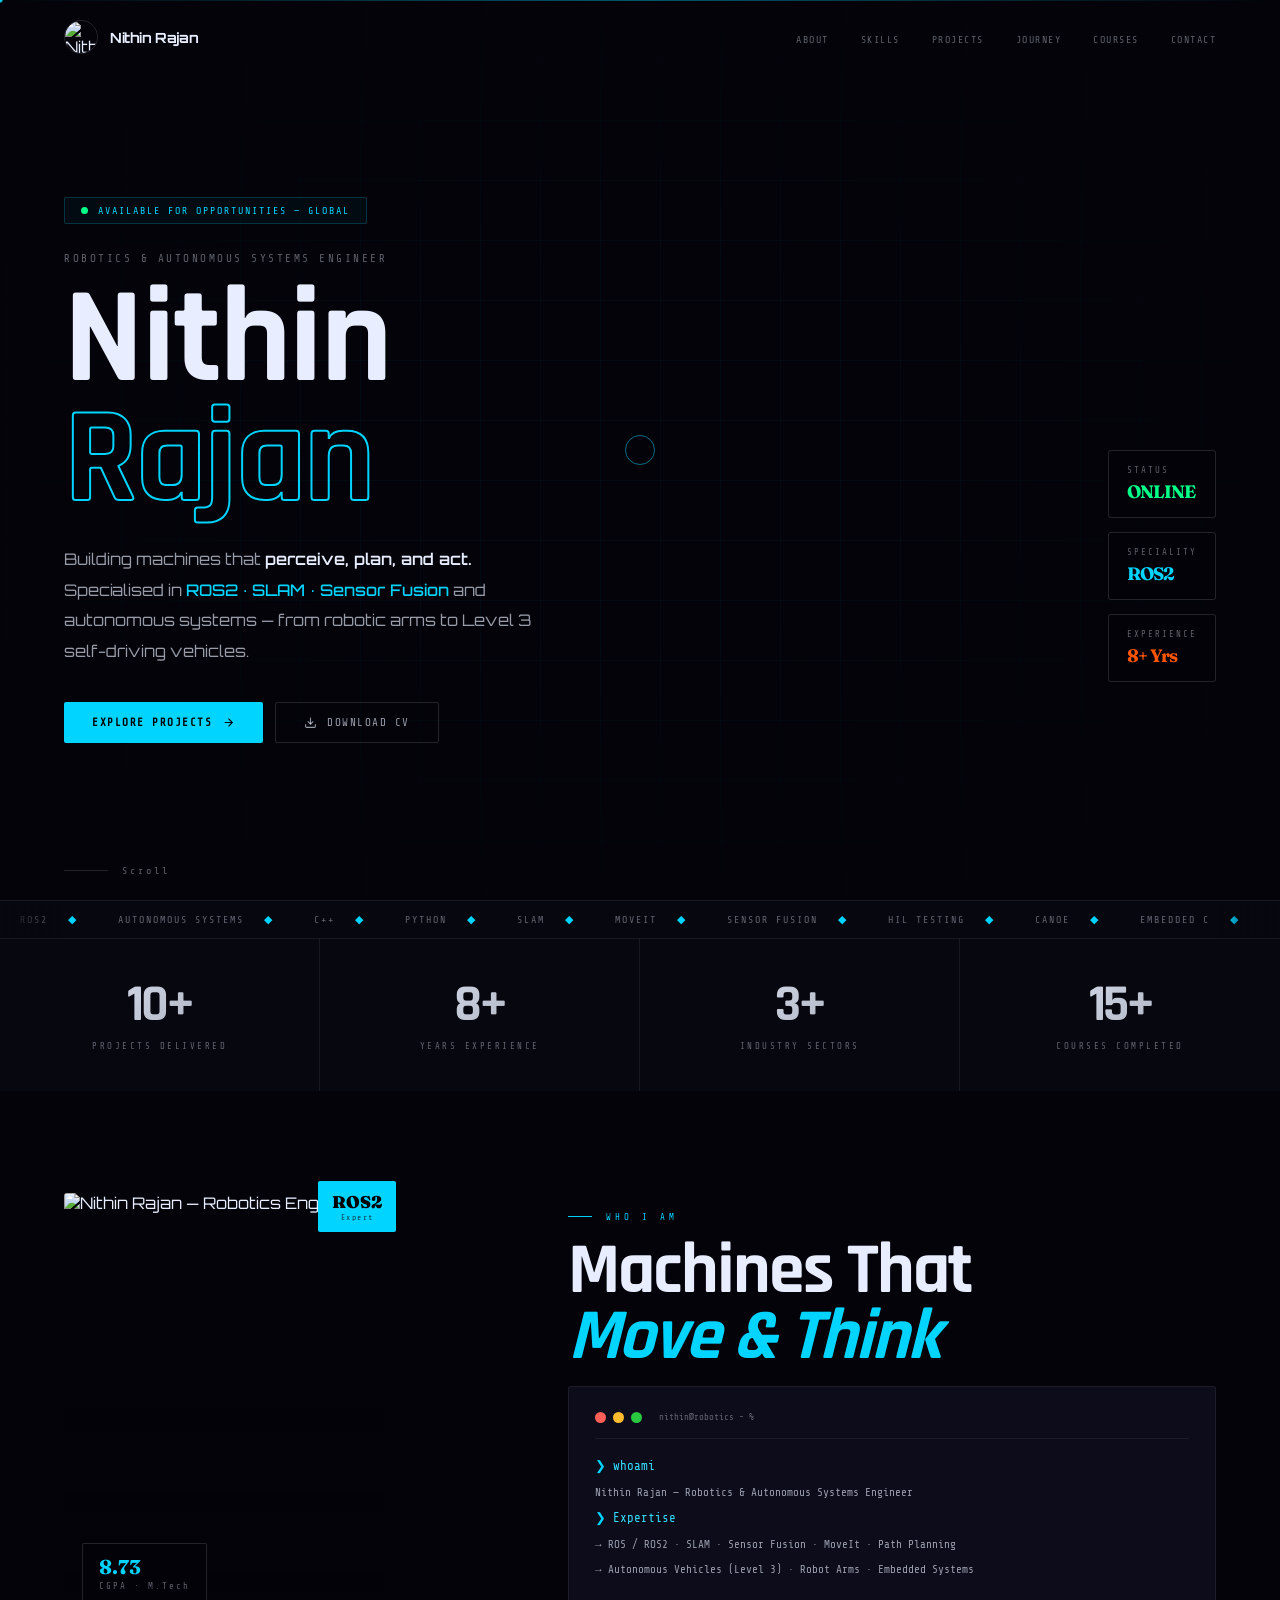
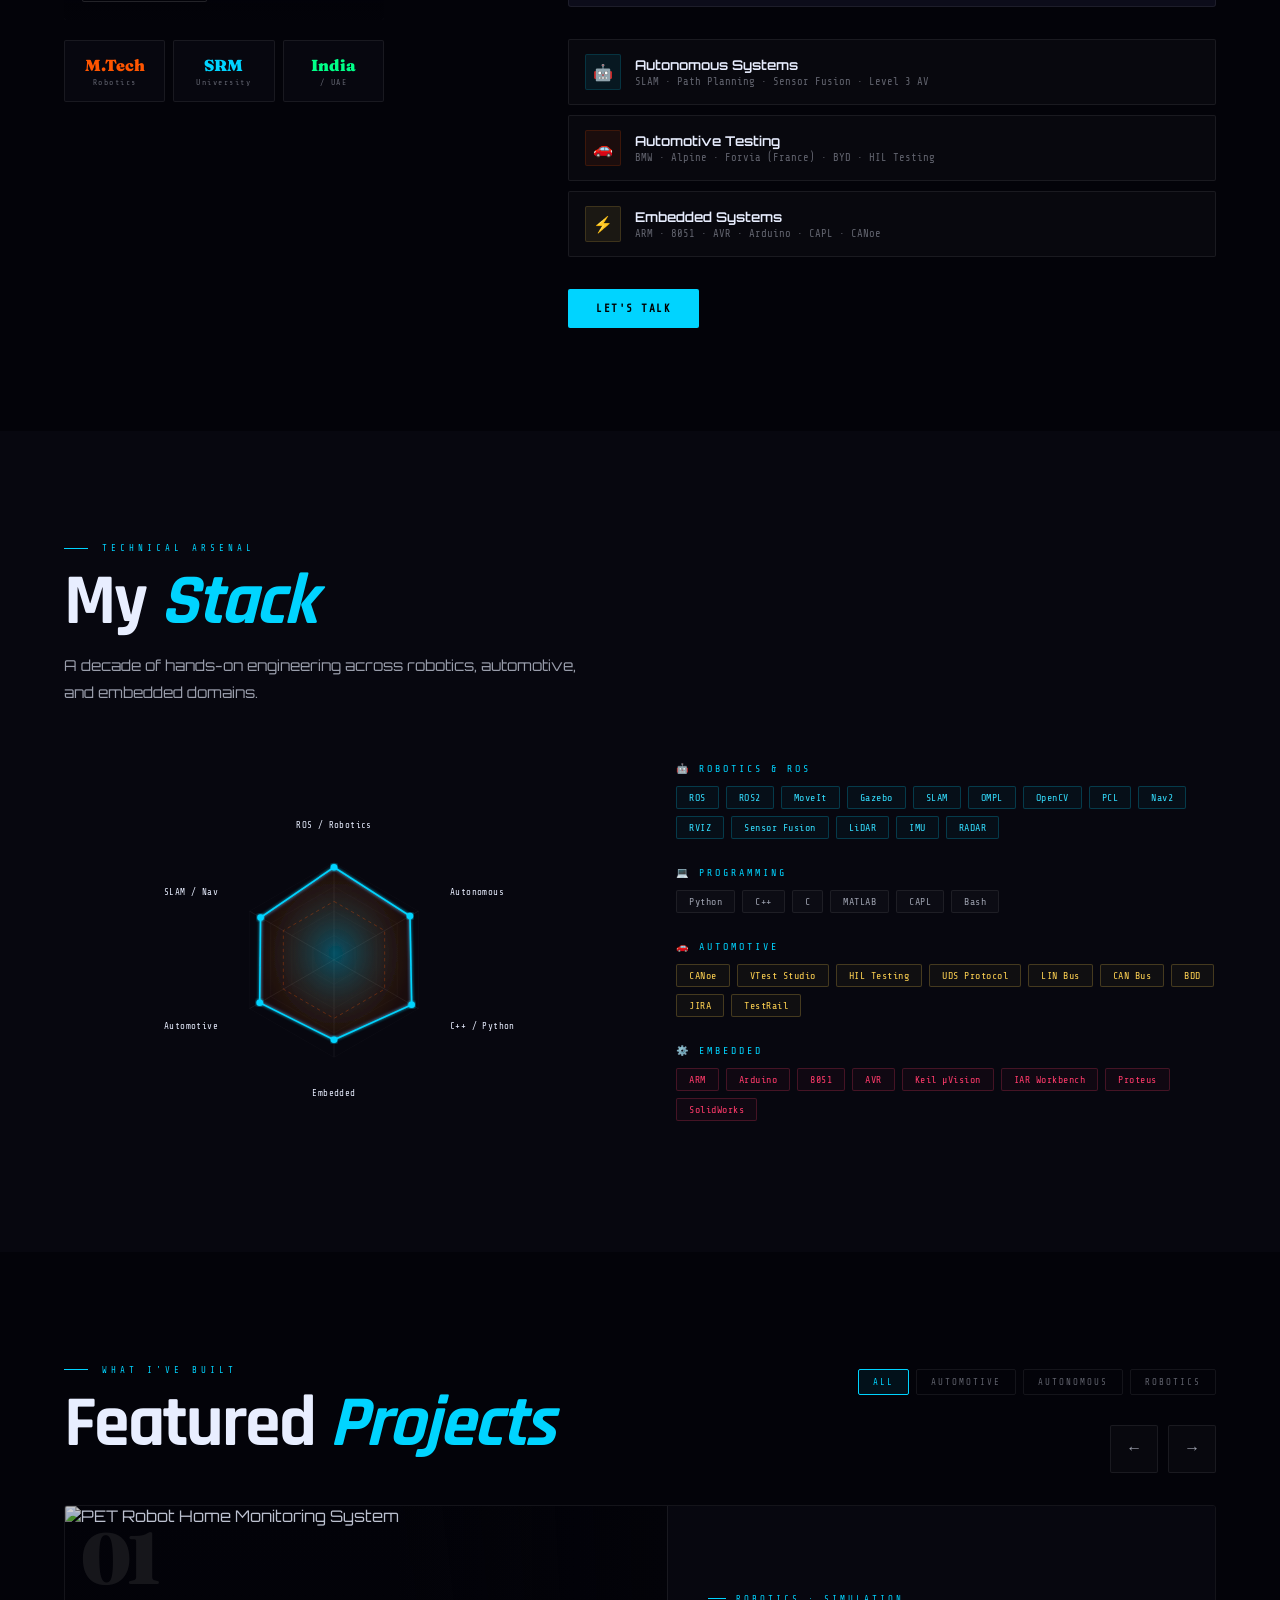
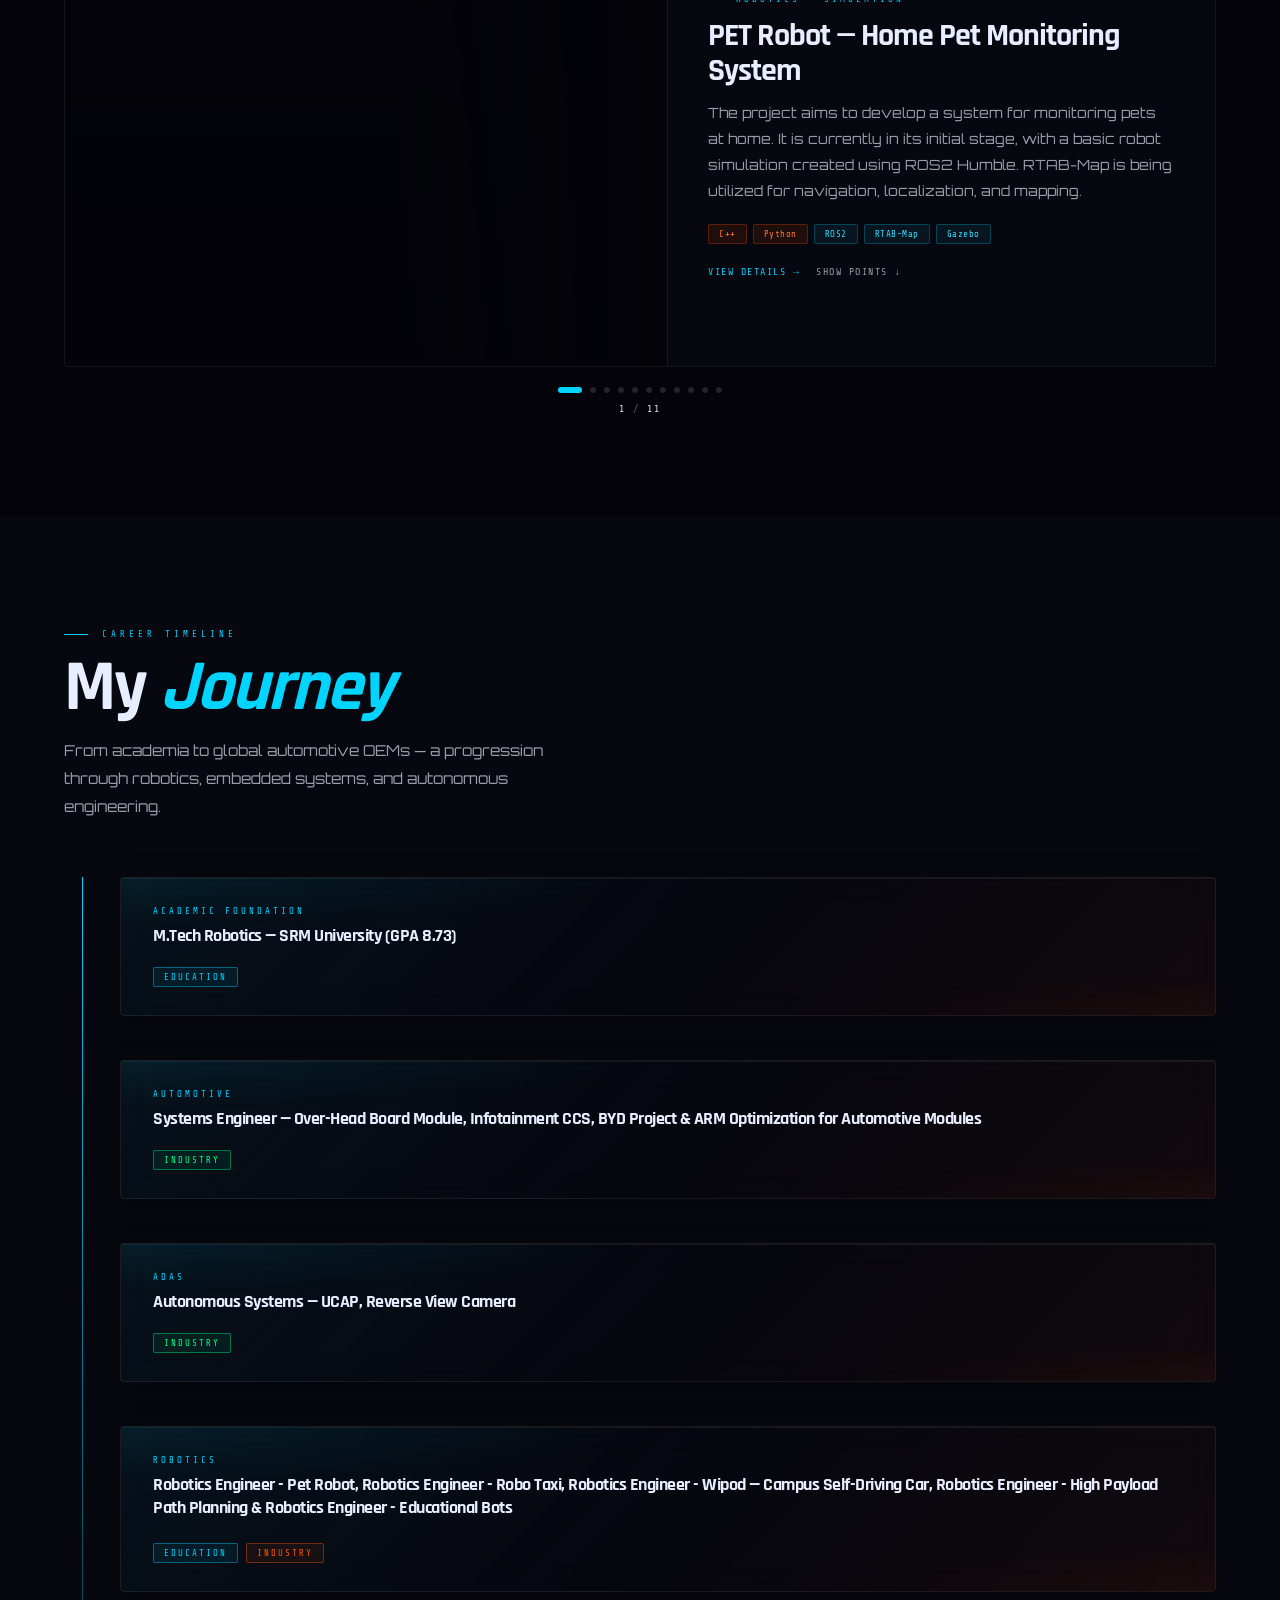
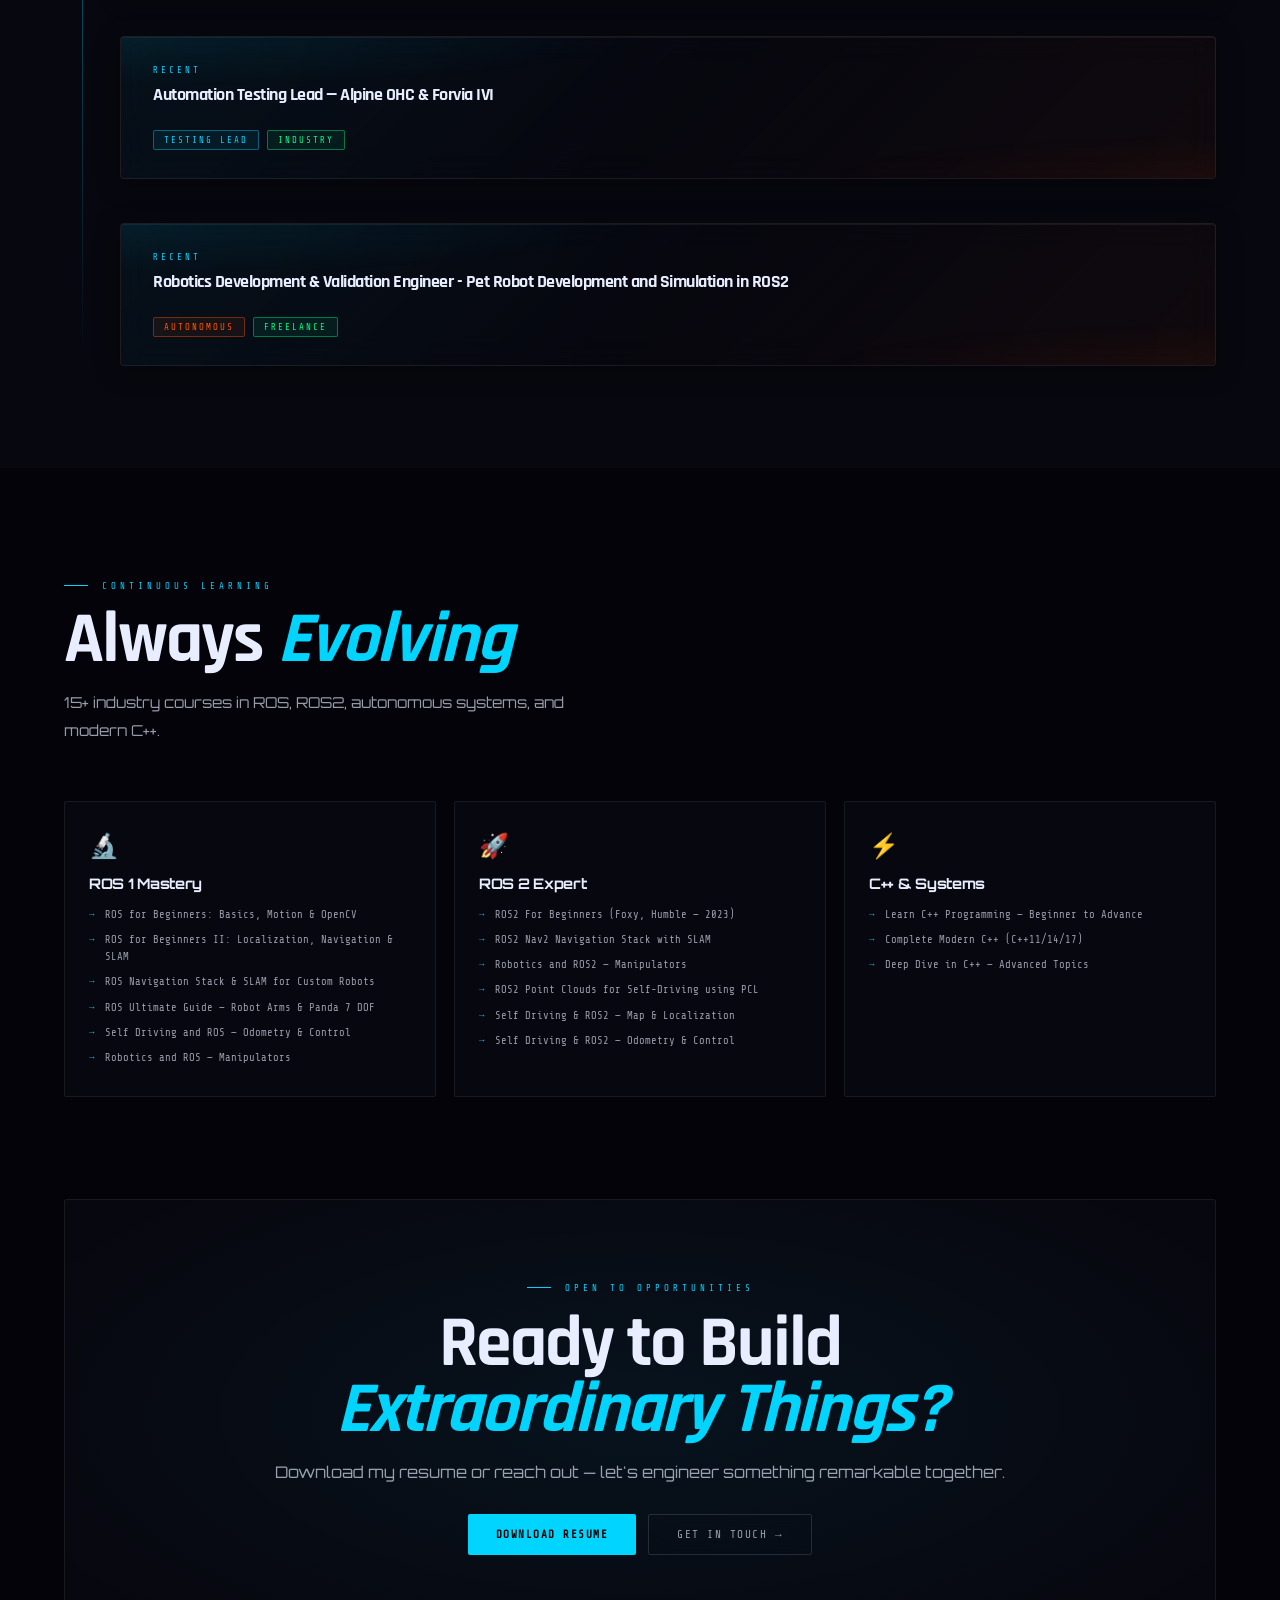
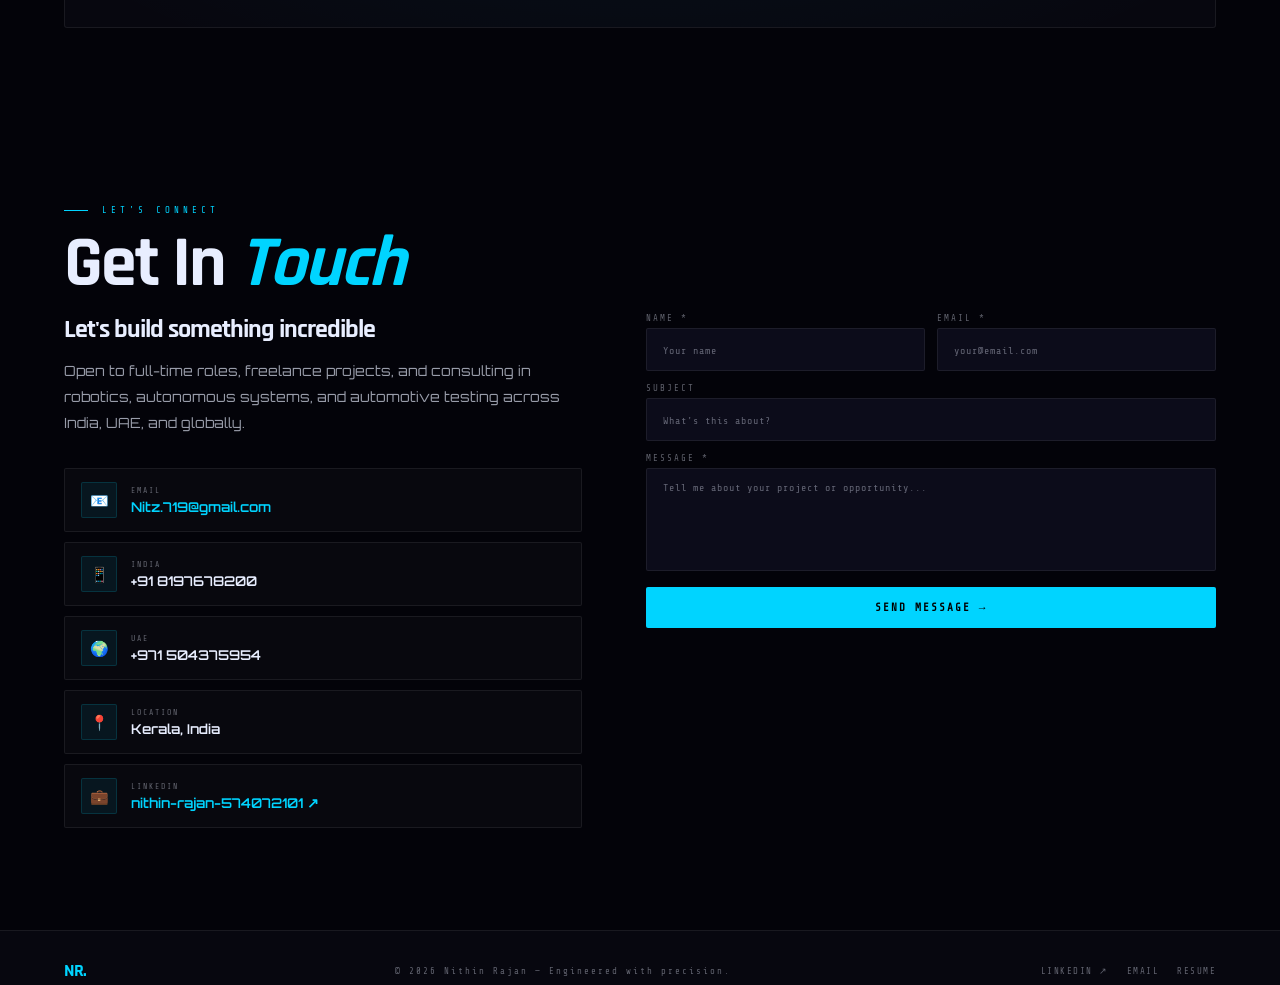
==== index.html @ 27d0ce0e "Enhance timeline item styles and remove images Updated styles for timeline items and removed image s" ====
<!DOCTYPE html>
<html lang="en">
<head>
<meta charset="UTF-8">
<meta name="viewport" content="width=device-width, initial-scale=1.0, maximum-scale=5.0">
<meta name="description" content="Nithin Rajan — Robotics & Autonomous Systems Engineer. ROS2, SLAM, Sensor Fusion, Automotive Testing.">
<title>Nithin Rajan — Robotics &amp; Autonomous Systems Engineer</title>
<link rel="preconnect" href="https://fonts.googleapis.com">
<link href="https://fonts.googleapis.com/css2?family=Orbitron:wght@400;500;600;700;900&family=Share+Tech+Mono&family=Rajdhani:wght@400;500;600;700&display=swap" rel="stylesheet">
<link href="https://fonts.googleapis.com/css2?family=Syne:wght@400;500;600;700;800&family=DM+Mono:ital,wght@0,300;0,400;0,500;1,300&family=Fraunces:ital,opsz,wght@0,9..144,100..900;1,9..144,100..900&display=swap" rel="stylesheet">
<script src="https://cdnjs.cloudflare.com/ajax/libs/three.js/r128/three.min.js"></script>
<style>
/* ═══ ROOT & RESET ═══ */
*,*::before,*::after{margin:0;padding:0;box-sizing:border-box;-webkit-font-smoothing:antialiased}
:root{
  --bg:#030309;--bg2:#07070F;--bg3:#0C0C1A;
  --surf:rgba(255,255,255,0.025);--bd:rgba(255,255,255,0.07);--bd2:rgba(255,255,255,0.13);
  --text:#E8EEFF;--muted:rgba(232,238,255,0.4);--muted2:rgba(232,238,255,0.65);
  --cy:#00D4FF;--cy2:#33DEFF;--cy3:rgba(0,212,255,0.12);
  --or:#FF5500;--or2:#FF7733;
  --gr:#00FF88;--gr2:#33FFA0;
  --sb:#4A9EFF;--sb2:#6FBAFF;
  --rd:#FF3B6B;--yw:#FFD252;
  --pad:clamp(16px,5vw,80px);
  --nav-h:64px;
}
html{scroll-behavior:smooth}
body{background:var(--bg);color:var(--text);font-family:'Orbitron',sans-serif;overflow-x:hidden}
@media(pointer:fine){body{cursor:none}}
::-webkit-scrollbar{width:2px}
::-webkit-scrollbar-track{background:var(--bg)}
::-webkit-scrollbar-thumb{background:linear-gradient(var(--cy),var(--or))}
a{color:inherit;text-decoration:none}
button{font-family:'Orbitron',sans-serif;cursor:pointer}
img{max-width:100%;display:block}
::selection{background:rgba(0,212,255,.25);color:var(--text)}

/* ═══ CUSTOM CURSOR — desktop only ═══ */
#cdot{position:fixed;width:5px;height:5px;background:var(--cy);border-radius:50%;pointer-events:none;z-index:9999;transform:translate(-50%,-50%);mix-blend-mode:screen;transition:opacity .3s}
#cring{position:fixed;width:30px;height:30px;border:1px solid rgba(0,212,255,0.5);border-radius:50%;pointer-events:none;z-index:9998;transform:translate(-50%,-50%);transition:width .3s cubic-bezier(.16,1,.3,1),height .3s cubic-bezier(.16,1,.3,1),border-color .3s,background .3s}
#cring.big{width:60px;height:60px;border-color:var(--or);background:rgba(255,85,0,0.05)}
#cring.clicked{width:14px;height:14px;background:rgba(0,212,255,0.2)}
@media(max-width:768px),@media(pointer:coarse){#cdot,#cring{display:none!important}body{cursor:auto!important}}

/* ═══ PROGRESS BAR ═══ */
#readProg{position:fixed;top:0;left:0;height:2px;background:linear-gradient(90deg,var(--cy),var(--or));z-index:1001;width:0%;transition:width .1s linear;pointer-events:none}

/* ═══ NAV ═══ */
nav{position:fixed;top:0;left:0;right:0;z-index:700;display:flex;align-items:center;justify-content:space-between;padding:20px var(--pad);transition:all .4s cubic-bezier(.16,1,.3,1)}
nav.scrolled{padding:12px var(--pad);background:rgba(3,3,9,0.96);backdrop-filter:blur(24px);-webkit-backdrop-filter:blur(24px);border-bottom:1px solid var(--bd)}
.nav-logo{display:flex;align-items:center;gap:12px;text-decoration:none}
.nav-hex{width:34px;height:34px;border-radius:50%;overflow:hidden;display:flex;align-items:center;justify-content:center;border:1px solid var(--bd2);flex-shrink:0}
.nav-hex img{width:100%;height:100%;object-fit:cover;display:block}
.nav-brand{font-weight:700;font-size:14px;letter-spacing:-.3px;color:var(--text)}
.nav-links{display:flex;gap:32px;list-style:none;align-items:center}
.nav-links a{font-family:'Share Tech Mono',monospace;font-size:10px;letter-spacing:1.5px;color:var(--muted);text-transform:uppercase;transition:color .2s;position:relative}
.nav-links a::after{content:'';position:absolute;bottom:-3px;left:0;right:100%;height:1px;background:var(--cy);transition:right .25s}
.nav-links a:hover,.nav-links a.active{color:var(--text)}
.nav-links a:hover::after,.nav-links a.active::after{right:0}
.ham{display:none;background:none;border:none;flex-direction:column;gap:5px;padding:4px;cursor:pointer}
.ham span{display:block;width:22px;height:1.5px;background:var(--text);transition:all .3s}
.ham.open span:nth-child(1){transform:rotate(45deg) translate(4.5px,4.5px)}
.ham.open span:nth-child(2){opacity:0;transform:scaleX(0)}
.ham.open span:nth-child(3){transform:rotate(-45deg) translate(4.5px,-4.5px)}

/* ═══ MOBILE DRAWER ═══ */
@media(max-width:768px){
  nav{padding:14px 16px}
  nav.scrolled{padding:10px 16px}
  .nav-brand{font-size:13px}
  .nav-links{display:none;position:fixed;top:var(--nav-h);left:0;right:0;background:rgba(3,3,9,0.98);backdrop-filter:blur(24px);-webkit-backdrop-filter:blur(24px);flex-direction:column;gap:0;padding:8px 0 16px;border-bottom:1px solid var(--bd);z-index:600}
  .nav-links.open{display:flex}
  .nav-links li{border-bottom:1px solid var(--bd)}
  .nav-links a{display:block;padding:14px 20px;font-size:11px;letter-spacing:2px}
  .ham{display:flex}
}

/* ═══ HERO ═══ */
#hero{min-height:100svh;display:flex;align-items:center;position:relative;overflow:hidden;padding:0 var(--pad);padding-top:clamp(80px,15vh,120px);padding-bottom:80px}
#heroCanvas3D{position:absolute;inset:0;width:100%;height:100%;pointer-events:none;z-index:0;opacity:.9}
.hero-grid{position:absolute;inset:0;z-index:1;pointer-events:none;background-image:linear-gradient(rgba(0,212,255,0.04) 1px,transparent 1px),linear-gradient(90deg,rgba(0,212,255,0.04) 1px,transparent 1px);background-size:60px 60px;mask-image:radial-gradient(ellipse 70% 70% at 50% 50%,black 30%,transparent 80%);-webkit-mask-image:radial-gradient(ellipse 70% 70% at 50% 50%,black 30%,transparent 80%)}
.hero-scan{position:absolute;top:0;left:0;right:0;height:1px;background:linear-gradient(90deg,transparent,var(--cy),transparent);animation:scan 5s ease-in-out infinite;z-index:2;pointer-events:none;opacity:.4}
@keyframes scan{0%{top:0;opacity:.4}100%{top:100%;opacity:0}}
.hero-content{position:relative;z-index:5;max-width:780px;width:100%}
.hero-status{display:inline-flex;align-items:center;gap:10px;border:1px solid rgba(0,212,255,0.2);background:rgba(0,212,255,0.04);padding:7px 16px;border-radius:2px;font-family:'Share Tech Mono',monospace;font-size:clamp(9px,2vw,10px);letter-spacing:2px;color:var(--cy);margin-bottom:28px;animation:fadeup .8s .1s both}
.status-pulse{width:7px;height:7px;border-radius:50%;background:var(--gr);animation:pulse 2s ease-in-out infinite;flex-shrink:0}
@keyframes pulse{0%,100%{box-shadow:0 0 0 0 rgba(0,255,136,.5)}50%{box-shadow:0 0 0 6px rgba(0,255,136,0)}}
.hero-eyebrow{font-family:'Share Tech Mono',monospace;font-size:clamp(9px,2vw,11px);letter-spacing:2.5px;color:var(--muted);margin-bottom:16px;text-transform:uppercase;animation:fadeup .8s .2s both}
.hero-name{font-family:'Rajdhani',serif;font-weight:900;font-size:clamp(52px,12vw,136px);line-height:.88;letter-spacing:clamp(-2px,-0.04em,-4px);margin-bottom:24px;animation:fadeup .9s .3s both}
.hero-name .n1{display:block;color:var(--text)}
.hero-name .n2{display:block;-webkit-text-stroke:2px var(--cy);color:transparent}
.hero-role{font-size:clamp(13px,2vw,16px);color:var(--muted2);line-height:1.9;max-width:500px;margin-bottom:36px;animation:fadeup .9s .5s both}
.hero-role strong{color:var(--text);font-weight:600}
.hero-role .hl{color:var(--cy);font-weight:500}
.hero-actions{display:flex;gap:12px;flex-wrap:wrap;animation:fadeup .9s .65s both}
.hero-system-badge{position:absolute;right:var(--pad);top:50%;transform:translateY(-50%);z-index:5;display:flex;flex-direction:column;gap:14px;animation:fadeup .9s .8s both}
.sys-node{background:rgba(3,3,9,0.85);border:1px solid var(--bd2);border-radius:3px;padding:14px 18px;backdrop-filter:blur(12px);-webkit-backdrop-filter:blur(12px)}
.sys-label{font-family:'Share Tech Mono',monospace;font-size:9px;letter-spacing:2px;color:var(--muted);text-transform:uppercase;margin-bottom:5px}
.sys-val{font-family:'Fraunces',serif;font-weight:700;font-size:18px;letter-spacing:-1px}
.sys-val.cy{color:var(--cy)}.sys-val.gr{color:var(--gr)}.sys-val.or{color:var(--or)}
@media(max-width:1100px){.hero-system-badge{display:none}}
.hero-scroll{position:absolute;bottom:24px;left:var(--pad);display:flex;align-items:center;gap:14px;font-family:'Share Tech Mono',monospace;font-size:10px;letter-spacing:3px;color:var(--muted);animation:fadeup .9s .9s both;z-index:5}
.scroll-track{width:44px;height:1px;background:var(--bd2);position:relative;overflow:hidden}
.scroll-track::after{content:'';position:absolute;top:0;left:-100%;width:100%;height:100%;background:var(--cy);animation:track 1.8s ease-in-out infinite}
@keyframes track{0%{left:-100%}100%{left:100%}}
@keyframes fadeup{from{opacity:0;transform:translateY(24px)}to{opacity:1;transform:translateY(0)}}

/* ═══ BUTTONS ═══ */
.btn-primary{display:inline-flex;align-items:center;gap:10px;background:var(--cy);color:#000;padding:13px 28px;border-radius:2px;font-family:'Share Tech Mono',monospace;font-size:clamp(9px,1.5vw,11px);letter-spacing:1.5px;text-transform:uppercase;font-weight:600;transition:all .3s cubic-bezier(.16,1,.3,1);position:relative;overflow:hidden;white-space:nowrap}
.btn-primary::after{content:'';position:absolute;inset:0;background:var(--or);transform:translateX(-100%);transition:transform .4s cubic-bezier(.16,1,.3,1)}
.btn-primary:hover{color:#fff}
.btn-primary:hover::after{transform:translateX(0)}
.btn-primary span,.btn-primary svg{position:relative;z-index:1}
.btn-ghost{display:inline-flex;align-items:center;gap:10px;border:1px solid var(--bd2);color:var(--muted2);padding:13px 28px;border-radius:2px;font-family:'Share Tech Mono',monospace;font-size:clamp(9px,1.5vw,11px);letter-spacing:1.5px;text-transform:uppercase;transition:all .3s;backdrop-filter:blur(8px);-webkit-backdrop-filter:blur(8px);white-space:nowrap}
.btn-ghost:hover{border-color:var(--cy);color:var(--cy)}
.mag{transition:transform .4s cubic-bezier(.16,1,.3,1)}

/* ═══ TICKER ═══ */
.ticker{background:var(--bg2);border-top:1px solid var(--bd);border-bottom:1px solid var(--bd);overflow:hidden;padding:12px 0;position:relative}
.ticker::before,.ticker::after{content:'';position:absolute;top:0;bottom:0;width:60px;z-index:2;pointer-events:none}
.ticker::before{left:0;background:linear-gradient(to right,var(--bg2),transparent)}
.ticker::after{right:0;background:linear-gradient(to left,var(--bg2),transparent)}
.ticker-inner{display:flex;white-space:nowrap;animation:tick 32s linear infinite}
.ticker-inner:hover{animation-play-state:paused}
.tick-item{display:inline-flex;align-items:center;gap:20px;padding:0 20px;font-family:'Share Tech Mono',monospace;font-size:10px;letter-spacing:2px;color:var(--muted);text-transform:uppercase}
.tick-sep{color:var(--cy);font-size:11px}
@keyframes tick{from{transform:translateX(0)}to{transform:translateX(-50%)}}

/* ═══ STATS ROW ═══ */
.stats-row{display:grid;grid-template-columns:repeat(4,1fr);background:var(--bg2)}
.stat-cell{padding:40px 24px;text-align:center;border-right:1px solid var(--bd);position:relative;overflow:hidden;transition:background .3s}
.stat-cell:last-child{border-right:none}
.stat-cell:hover{background:rgba(0,212,255,0.03)}
.stat-cell::after{content:'';position:absolute;bottom:0;left:0;right:100%;height:2px;background:linear-gradient(90deg,var(--cy),var(--or));transition:right .4s cubic-bezier(.16,1,.3,1)}
.stat-cell:hover::after{right:0}
.sn{font-family:'Rajdhani',serif;font-weight:900;font-size:clamp(36px,6vw,52px);line-height:1;letter-spacing:-3px;background:linear-gradient(135deg,var(--text),var(--muted2));-webkit-background-clip:text;-webkit-text-fill-color:transparent;background-clip:text}
.sl{font-family:'Share Tech Mono',monospace;font-size:9px;letter-spacing:2.5px;color:var(--muted);margin-top:10px;text-transform:uppercase}
@media(max-width:768px){
  .stats-row{grid-template-columns:1fr 1fr}
  .stat-cell{border-bottom:1px solid var(--bd);padding:28px 16px}
  .stat-cell:nth-child(2n){border-right:none}
}
@media(max-width:420px){.stats-row{grid-template-columns:1fr 1fr}.sn{font-size:32px}}

/* ═══ SECTIONS BASE ═══ */
.section{padding:clamp(56px,8vw,120px) var(--pad);max-width:1300px;margin:0 auto}
.overline{font-family:'Share Tech Mono',monospace;font-size:9px;letter-spacing:4px;color:var(--cy);text-transform:uppercase;display:inline-flex;align-items:center;gap:14px;margin-bottom:16px}
.overline::before{content:'';width:24px;height:1px;background:var(--cy)}
.sec-h{font-family:'Rajdhani',serif;font-weight:900;font-size:clamp(36px,6vw,72px);line-height:.92;letter-spacing:-2px;margin-bottom:16px}
.sec-h em{font-style:italic;color:var(--cy)}
.sec-sub{font-size:clamp(13px,1.8vw,15px);color:var(--muted2);line-height:1.85;max-width:520px;margin-bottom:56px}

/* ═══ REVEAL ═══ */
.rv{opacity:0;transform:translateY(36px);transition:opacity .85s cubic-bezier(.16,1,.3,1),transform .85s cubic-bezier(.16,1,.3,1)}
.rv.in{opacity:1;transform:translateY(0)}
.rv.d1{transition-delay:.1s}.rv.d2{transition-delay:.2s}.rv.d3{transition-delay:.3s}.rv.d4{transition-delay:.4s}

/* ═══ ABOUT ═══ */
#about{background:var(--bg)}
.about-wrap{display:grid;grid-template-columns:1fr 1.5fr;gap:72px;align-items:start}
.photo-col{position:sticky;top:90px}
.photo-holder{position:relative;width:100%;max-width:320px;aspect-ratio:3/4;border-radius:3px;overflow:hidden}
.photo-holder img{width:100%;height:100%;object-fit:cover;transition:transform .6s cubic-bezier(.16,1,.3,1)}
.photo-holder:hover img{transform:scale(1.04)}
.photo-holder::before{content:'';position:absolute;inset:0;z-index:2;background:linear-gradient(to bottom,transparent 50%,rgba(3,3,9,.85))}
.photo-holder::after{content:'';position:absolute;inset:-1px;border:1px solid var(--bd2);border-radius:3px;z-index:3;pointer-events:none}
.photo-tag{position:absolute;bottom:18px;left:18px;z-index:5;background:rgba(3,3,9,.9);backdrop-filter:blur(14px);-webkit-backdrop-filter:blur(14px);border:1px solid var(--bd2);border-radius:2px;padding:10px 16px}
.pt-val{font-family:'Fraunces',serif;font-weight:700;font-size:20px;color:var(--cy)}
.pt-lab{font-family:'Share Tech Mono',monospace;font-size:9px;letter-spacing:2px;color:var(--muted);margin-top:2px}
.photo-badge{position:absolute;top:-12px;right:-12px;z-index:5;background:var(--cy);border-radius:2px;padding:10px 14px;text-align:center}
.pb-val{font-family:'Fraunces',serif;font-weight:900;font-size:17px;color:#000}
.pb-lab{font-family:'Share Tech Mono',monospace;font-size:8px;letter-spacing:1.5px;color:rgba(0,0,0,.7);margin-top:1px}
.about-info{padding-top:8px}
.terminal{background:var(--bg3);border:1px solid var(--bd);border-radius:3px;padding:22px 26px;margin-bottom:32px;font-family:'Share Tech Mono',monospace;font-size:clamp(10px,1.5vw,12.5px);line-height:1.9;color:var(--muted2)}
.terminal-bar{display:flex;gap:7px;align-items:center;margin-bottom:16px;padding-bottom:12px;border-bottom:1px solid var(--bd)}
.tb{width:11px;height:11px;border-radius:50%}
.tb.r{background:#FF5F57}.tb.y{background:#FEBC2E}.tb.g{background:#28C840}
.t-cursor{display:inline-block;width:2px;height:13px;background:var(--cy);vertical-align:middle;animation:blink .8s ease-in-out infinite}
@keyframes blink{0%,100%{opacity:1}50%{opacity:0}}
.about-hl-list{display:flex;flex-direction:column;gap:10px;margin-bottom:32px}
.ahl{display:flex;align-items:center;gap:14px;padding:14px 16px;border:1px solid var(--bd);border-radius:2px;background:var(--surf);transition:all .3s;cursor:default}
.ahl:hover{border-color:rgba(0,212,255,.3);background:rgba(0,212,255,.03)}
.ahl-icon{width:36px;height:36px;border-radius:2px;display:flex;align-items:center;justify-content:center;font-size:16px;flex-shrink:0}
.ahl-title{font-size:clamp(12px,1.5vw,13.5px);font-weight:600;color:var(--text)}
.ahl-sub{font-family:'Share Tech Mono',monospace;font-size:clamp(9px,1.2vw,10.5px);color:var(--muted);margin-top:3px}
.mini-grid{display:grid;grid-template-columns:repeat(3,1fr);gap:8px;margin-top:16px;max-width:320px}
.mini-card{background:var(--bg2);border:1px solid var(--bd);border-radius:2px;padding:14px;text-align:center;transition:border-color .3s}
.mini-card:hover{border-color:var(--cy)}
.mini-val{font-family:'Fraunces',serif;font-weight:900;font-size:16px}
.mini-lab{font-family:'Share Tech Mono',monospace;font-size:8px;letter-spacing:1.5px;color:var(--muted);margin-top:3px}
@media(max-width:1024px){.about-wrap{grid-template-columns:1fr;gap:48px}.photo-col{position:static}}
@media(max-width:640px){.photo-holder{max-width:100%}.mini-grid{max-width:100%}}

/* ═══ SKILLS ═══ */
#skills{background:var(--bg2)}
.skills-wrap{display:grid;grid-template-columns:1fr 1fr;gap:72px;align-items:center}
.radar-col{display:flex;justify-content:center}
#radarSVG{width:100%;max-width:380px;height:auto}
.radar-label{font-family:'Share Tech Mono',monospace;font-size:11px;letter-spacing:.5px;fill:var(--text);font-weight:500}
.stack-section{margin-bottom:28px}
.stack-title{font-family:'Share Tech Mono',monospace;font-size:10px;letter-spacing:3px;color:var(--cy);text-transform:uppercase;margin-bottom:12px}
.tag-cloud{display:flex;flex-wrap:wrap;gap:7px}
.tag{font-family:'Share Tech Mono',monospace;font-size:10px;letter-spacing:.5px;padding:5px 12px;border-radius:2px;border:1px solid var(--bd);color:var(--muted2);background:var(--surf);transition:all .2s;cursor:default}
.tag:hover{border-color:var(--or);color:var(--or);background:rgba(255,85,0,.06)}
.tag.cy{border-color:rgba(0,212,255,.22);color:var(--cy2);background:rgba(0,212,255,.04)}.tag.cy:hover{border-color:var(--cy);background:rgba(0,212,255,.1)}
.tag.yw{border-color:rgba(255,210,82,.22);color:var(--yw);background:rgba(255,210,82,.04)}.tag.yw:hover{border-color:var(--yw);background:rgba(255,210,82,.1)}
.tag.rd{border-color:rgba(255,59,107,.22);color:var(--rd);background:rgba(255,59,107,.04)}.tag.rd:hover{border-color:var(--rd);background:rgba(255,59,107,.1)}
.tag.gr{border-color:rgba(0,255,136,.22);color:var(--gr);background:rgba(0,255,136,.04)}.tag.gr:hover{border-color:var(--gr);background:rgba(0,255,136,.1)}
@media(max-width:1024px){.skills-wrap{grid-template-columns:1fr;gap:48px}}

/* ═══ PROJECTS ═══ */
#projects{background:var(--bg);overflow:hidden}
.proj-theater-wrap{position:relative}
.proj-header{display:flex;align-items:flex-end;justify-content:space-between;flex-wrap:wrap;gap:20px;margin-bottom:32px}
.proj-nav-btns{display:flex;gap:10px}
.pnb{width:48px;height:48px;border-radius:2px;border:1px solid var(--bd);background:var(--surf);display:flex;align-items:center;justify-content:center;font-size:16px;color:var(--muted2);transition:all .3s;cursor:pointer;font-family:'Share Tech Mono',monospace}
.pnb:hover{border-color:var(--cy);color:var(--cy);background:rgba(0,212,255,.07)}
.proj-stage{position:relative;border-radius:3px;border:1px solid var(--bd);overflow:hidden;min-height:200px}
.proj-slide{position:absolute;inset:0;display:grid;grid-template-columns:1fr;grid-template-rows:min-content auto;opacity:0;pointer-events:none;transition:opacity .5s cubic-bezier(.16,1,.3,1),transform .5s cubic-bezier(.16,1,.3,1);transform:translateX(48px);width:100%}
.proj-slide.active{opacity:1;pointer-events:auto;transform:translateX(0);position:relative}
.proj-slide.exit-left{opacity:0;transform:translateX(-48px);position:absolute;inset:0}
.proj-img-side{position:relative;overflow:hidden;width:100%;aspect-ratio:16/9;flex-shrink:0}
.proj-img-side img{width:100%;height:100%;object-fit:cover;object-position:center;display:block;transition:transform .6s cubic-bezier(.16,1,.3,1)}
.proj-slide.active .proj-img-side img{transform:scale(1)}
.proj-slide:not(.active) .proj-img-side img{transform:scale(1.06)}
.proj-img-overlay{position:absolute;inset:0;background:linear-gradient(to bottom,rgba(3,3,9,0.1) 40%,rgba(3,3,9,0.55) 100%)}
.proj-num-badge{position:absolute;top:16px;left:16px;font-family:'Fraunces',serif;font-weight:900;font-size:clamp(40px,10vw,72px);color:rgba(255,255,255,0.08);line-height:1;letter-spacing:-4px;pointer-events:none;user-select:none}
.proj-info-side{background:var(--bg2);padding:clamp(20px,4vw,44px) clamp(16px,4vw,40px);display:flex;flex-direction:column;justify-content:center;border-top:1px solid var(--bd)}
.proj-cat{font-family:'Share Tech Mono',monospace;font-size:9px;letter-spacing:3px;color:var(--cy);text-transform:uppercase;margin-bottom:14px;display:flex;align-items:center;gap:10px}
.proj-cat::before{content:'';width:18px;height:1px;background:var(--cy)}
.proj-title{font-family:'Rajdhani',serif;font-weight:800;font-size:clamp(18px,4vw,32px);line-height:1.1;letter-spacing:-1px;color:var(--text);margin-bottom:12px}
.proj-desc{font-size:clamp(12px,1.5vw,14px);color:var(--muted2);line-height:1.85;margin-bottom:20px}
.proj-tags{display:flex;flex-wrap:wrap;gap:6px;margin-bottom:22px}
.proj-tag{font-family:'Share Tech Mono',monospace;font-size:9px;letter-spacing:.5px;padding:4px 10px;border-radius:2px}
.proj-actions{display:flex;align-items:center;gap:16px}
.proj-link{display:inline-flex;align-items:center;gap:8px;font-family:'Share Tech Mono',monospace;font-size:10px;letter-spacing:1.5px;color:var(--cy);text-transform:uppercase;transition:gap .3s;cursor:pointer;background:none;border:none;padding:0}
.proj-link:hover{gap:14px;color:var(--cy2)}
.proj-details{max-height:0;overflow:hidden;transition:max-height .4s ease}
.proj-details.open{max-height:400px}
.proj-details ul{list-style:none;margin-top:14px;border-top:1px solid var(--bd);padding-top:12px;display:flex;flex-direction:column;gap:7px}
.proj-details li{font-family:'Share Tech Mono',monospace;font-size:10px;letter-spacing:.5px;color:var(--muted2);padding-left:16px;position:relative;line-height:1.65}
.proj-details li::before{content:'→';position:absolute;left:0;color:var(--cy);font-size:10px}
.proj-dots{display:flex;justify-content:center;gap:8px;margin-top:20px;flex-wrap:wrap}
.proj-dot{width:6px;height:6px;border-radius:50%;background:var(--bd2);transition:all .3s;cursor:pointer;border:none;padding:0}
.proj-dot.active{width:24px;border-radius:3px;background:var(--cy)}
.proj-counter{font-family:'Share Tech Mono',monospace;font-size:10px;letter-spacing:2px;color:var(--muted);margin-top:10px;text-align:center}
.proj-counter span{color:var(--text);font-weight:500}
.proj-filter{display:flex;gap:7px;flex-wrap:wrap;margin-bottom:20px}
.pf{background:none;border:1px solid var(--bd);font-family:'Share Tech Mono',monospace;font-size:9px;letter-spacing:2px;color:var(--muted);padding:7px 14px;border-radius:2px;text-transform:uppercase;transition:all .25s;cursor:pointer}
.pf.act{border-color:var(--cy);color:var(--cy);background:rgba(0,212,255,.07)}
.pf:hover{border-color:var(--cy2);color:var(--cy2)}
.swipe-hint{display:none;text-align:center;font-family:'Share Tech Mono',monospace;font-size:9px;letter-spacing:2px;color:var(--muted);margin-top:14px}
@media(min-width:769px){
  .proj-slide{grid-template-columns:1.1fr 1fr;grid-template-rows:1fr}
  .proj-img-side{aspect-ratio:unset;height:100%;min-height:460px}
  .proj-info-side{border-top:none;border-left:1px solid var(--bd)}
  .proj-img-overlay{background:linear-gradient(90deg,transparent 55%,var(--bg) 100%),linear-gradient(to bottom,rgba(3,3,9,.2),transparent)}
  .proj-stage{min-height:460px}
}
@media(max-width:768px){
  .swipe-hint{display:block}
  .proj-stage{border-radius:2px}
  .proj-header{flex-direction:column;align-items:flex-start;gap:14px}
  .proj-header>div:last-child{width:100%;display:flex;flex-direction:column;gap:10px}
  .proj-filter{width:100%}
  .proj-nav-btns{align-self:flex-end}
}
@media(max-width:480px){
  .proj-img-side{aspect-ratio:4/3}
  .proj-info-side{padding:18px 14px}
  .proj-title{font-size:clamp(16px,5vw,22px)}
  .proj-desc{font-size:12px}
  .pnb{width:42px;height:42px;font-size:14px}
}

/* ═══ TIMELINE ═══ */
#journey{background:var(--bg2)}
.tl-wrap{position:relative;padding-left:clamp(28px,6vw,56px)}
.tl-spine{position:absolute;left:clamp(10px,3vw,18px);top:0;bottom:0;width:1px;background:linear-gradient(var(--cy),transparent)}
.tl-item{position:relative;margin-bottom:44px;padding:clamp(18px,3vw,28px) clamp(16px,3vw,32px);border:1px solid var(--bd);border-radius:4px;background:linear-gradient(135deg,rgba(0,212,255,0.05) 0%,rgba(7,7,15,0.7) 50%,rgba(255,85,0,0.04) 100%);backdrop-filter:blur(16px);-webkit-backdrop-filter:blur(16px);box-shadow:0 4px 24px rgba(0,0,0,0.4),inset 0 1px 0 rgba(255,255,255,0.06);transition:all .35s;cursor:default;overflow:hidden}
.tl-item::before{content:'';position:absolute;inset:0;border-radius:4px;background:radial-gradient(ellipse 80% 60% at 0% 0%,rgba(0,212,255,0.07),transparent 60%),radial-gradient(ellipse 60% 50% at 100% 100%,rgba(255,85,0,0.05),transparent 60%);pointer-events:none;z-index:0}
.tl-item>*{position:relative;z-index:1}
.tl-item:last-child{margin-bottom:0}
.tl-item:hover{border-color:rgba(0,212,255,.35);background:linear-gradient(135deg,rgba(0,212,255,0.09) 0%,rgba(7,7,15,0.75) 50%,rgba(255,85,0,0.07) 100%);box-shadow:0 8px 40px rgba(0,0,0,0.5),0 0 0 1px rgba(0,212,255,0.1),inset 0 1px 0 rgba(255,255,255,0.09);transform:translateX(4px)}
.tl-node{position:absolute;left:clamp(-26px,-5vw,-40px);top:clamp(18px,3vw,28px);width:clamp(14px,2.5vw,20px);height:clamp(14px,2.5vw,20px);border-radius:50%;border:2px solid var(--cy);background:var(--bg2);display:flex;align-items:center;justify-content:center}
.tl-node-dot{width:6px;height:6px;border-radius:50%;background:var(--cy);animation:pulse 2s ease-in-out infinite}
.tl-year{font-family:'Share Tech Mono',monospace;font-size:9px;letter-spacing:3px;color:var(--cy);margin-bottom:8px;text-transform:uppercase}
.tl-title{font-family:'Rajdhani',serif;font-weight:700;font-size:clamp(15px,2.5vw,18px);letter-spacing:-.5px;margin-bottom:8px}
.tl-desc{font-size:clamp(12px,1.5vw,13.5px);color:var(--muted2);line-height:1.8}
.tl-chip{display:inline-block;margin-top:12px;font-family:'Share Tech Mono',monospace;font-size:9px;letter-spacing:2px;padding:4px 10px;border-radius:2px;text-transform:uppercase}
.chip-cy{border:1px solid rgba(0,212,255,.4);color:var(--cy);background:rgba(0,212,255,.07)}
.chip-or{border:1px solid rgba(255,85,0,.4);color:var(--or);background:rgba(255,85,0,.07)}
.chip-gr{border:1px solid rgba(0,255,136,.4);color:var(--gr);background:rgba(0,255,136,.07)}


/* ═══ COURSES ═══ */
#courses{background:var(--bg)}
.courses-wrap{display:grid;grid-template-columns:repeat(3,1fr);gap:18px}
.course-card{background:var(--bg2);border:1px solid var(--bd);border-radius:2px;padding:clamp(20px,3vw,28px) clamp(16px,3vw,24px);transition:all .35s;position:relative;overflow:hidden;cursor:default}
.course-card::before{content:'';position:absolute;top:0;left:0;right:100%;height:2px;background:linear-gradient(90deg,var(--cy),var(--or));transition:right .5s cubic-bezier(.16,1,.3,1)}
.course-card:hover::before{right:0}
.course-card:hover{border-color:rgba(0,212,255,.2);transform:translateY(-3px)}
.course-icon{font-size:24px;margin-bottom:14px}
.course-name{font-size:clamp(13px,1.8vw,14.5px);font-weight:700;margin-bottom:14px;letter-spacing:-.3px}
.course-list{list-style:none;display:flex;flex-direction:column;gap:8px}
.course-list li{font-family:'Share Tech Mono',monospace;font-size:clamp(9px,1.2vw,10.5px);color:var(--muted2);line-height:1.65;padding-left:16px;position:relative}
.course-list li::before{content:'→';position:absolute;left:0;color:var(--cy);font-size:9px}
@media(max-width:1024px){.courses-wrap{grid-template-columns:1fr 1fr}}
@media(max-width:640px){.courses-wrap{grid-template-columns:1fr}}

/* ═══ CTA ═══ */
.cta-section{margin:0 var(--pad) 64px;border:1px solid var(--bd);border-radius:3px;background:var(--bg2);padding:clamp(36px,6vw,72px) clamp(24px,5vw,72px);text-align:center;position:relative;overflow:hidden}
.cta-section::before{content:'';position:absolute;inset:0;background:radial-gradient(ellipse 60% 70% at 50% 50%,rgba(0,212,255,.06),transparent)}
.cta-section>*{position:relative;z-index:1}
.cta-section p{font-size:clamp(13px,1.8vw,16px);color:var(--muted2);margin-bottom:28px;line-height:1.7}
.cta-btns{display:flex;justify-content:center;gap:12px;flex-wrap:wrap}

/* ═══ CONTACT ═══ */
#contact{background:var(--bg)}
.contact-wrap{display:grid;grid-template-columns:1fr 1.1fr;gap:64px}
.contact-info-title{font-family:'Rajdhani',serif;font-weight:800;font-size:clamp(20px,3vw,26px);letter-spacing:-1px;margin-bottom:12px}
.contact-info-sub{font-size:clamp(12px,1.5vw,14px);color:var(--muted2);line-height:1.85;margin-bottom:32px}
.clinks{display:flex;flex-direction:column;gap:10px}
.clink{display:flex;align-items:center;gap:14px;padding:13px 16px;border:1px solid var(--bd);border-radius:2px;background:var(--surf);transition:all .3s;text-decoration:none;color:inherit}
.clink:hover{border-color:rgba(0,212,255,.3);background:rgba(0,212,255,.03);transform:translateX(4px)}
.clink-icon{width:36px;height:36px;border-radius:2px;background:rgba(0,212,255,.07);border:1px solid rgba(0,212,255,.15);display:flex;align-items:center;justify-content:center;font-size:15px;flex-shrink:0}
.clink-lab{font-family:'Share Tech Mono',monospace;font-size:8px;letter-spacing:2px;color:var(--muted);margin-bottom:3px}
.clink-val{font-size:clamp(11px,1.5vw,13.5px);font-weight:600;color:var(--text)}
.clink-val.cy{color:var(--cy)}
.form-wrap{display:flex;flex-direction:column;gap:12px}
.form-row{display:grid;grid-template-columns:1fr 1fr;gap:12px}
.f-label{font-family:'Share Tech Mono',monospace;font-size:9px;letter-spacing:2px;color:var(--muted);margin-bottom:5px;display:block}
.fi{background:var(--bg3);border:1px solid var(--bd);border-radius:2px;padding:13px 16px;color:var(--text);font-family:'Share Tech Mono',monospace;font-size:clamp(10px,1.5vw,13px);outline:none;width:100%;transition:border-color .25s,box-shadow .25s;resize:none}
.fi:focus{border-color:var(--cy);box-shadow:0 0 0 3px rgba(0,212,255,.08)}
.fi::placeholder{color:var(--muted);font-family:'Share Tech Mono',monospace;font-size:10px;letter-spacing:1px}
.fi.err{border-color:var(--rd)}
.ferr{font-family:'Share Tech Mono',monospace;font-size:9px;color:var(--rd);margin-top:3px;display:none}
.ferr.show{display:block}
.form-sub{background:var(--cy);color:#000;padding:14px;border-radius:2px;font-family:'Share Tech Mono',monospace;font-size:clamp(9px,1.5vw,11px);letter-spacing:2px;text-transform:uppercase;border:none;cursor:pointer;font-weight:700;transition:all .3s;width:100%;position:relative;overflow:hidden}
.form-sub::after{content:'';position:absolute;inset:0;background:var(--or);transform:translateX(-100%);transition:transform .4s cubic-bezier(.16,1,.3,1)}
.form-sub:hover{color:#fff}
.form-sub:hover::after{transform:translateX(0)}
.form-sub span{position:relative;z-index:1}
.form-sub:disabled{opacity:.6;cursor:not-allowed}
.f-stat{display:none;padding:13px 16px;border-radius:2px;font-family:'Share Tech Mono',monospace;font-size:10px;letter-spacing:1px;margin-top:4px}
@media(max-width:1024px){.contact-wrap{grid-template-columns:1fr;gap:40px}}
@media(max-width:480px){.form-row{grid-template-columns:1fr}}

/* ═══ MODAL ═══ */
.modal-overlay{position:fixed;inset:0;z-index:1000;background:rgba(0,0,0,.88);backdrop-filter:blur(8px);-webkit-backdrop-filter:blur(8px);display:flex;align-items:center;justify-content:center;opacity:0;pointer-events:none;transition:opacity .3s;padding:clamp(12px,4vw,24px)}
.modal-overlay.open{opacity:1;pointer-events:auto}
.modal-box{background:var(--bg2);border:1px solid var(--bd2);border-radius:4px;max-width:640px;width:100%;padding:clamp(24px,4vw,48px);position:relative;max-height:90vh;overflow-y:auto;transform:scale(.95) translateY(20px);transition:transform .35s cubic-bezier(.16,1,.3,1)}
.modal-overlay.open .modal-box{transform:scale(1) translateY(0)}
.modal-close{position:absolute;top:16px;right:16px;background:none;border:1px solid var(--bd);border-radius:2px;color:var(--muted);width:32px;height:32px;display:flex;align-items:center;justify-content:center;font-size:14px;cursor:pointer;transition:all .2s}
.modal-close:hover{border-color:var(--cy);color:var(--cy)}
.modal-cat{font-family:'Share Tech Mono',monospace;font-size:9px;letter-spacing:3px;color:var(--cy);text-transform:uppercase;margin-bottom:10px}
.modal-title{font-family:'Fraunces',serif;font-weight:800;font-size:clamp(20px,3vw,28px);letter-spacing:-1px;margin-bottom:16px}
.modal-img{width:100%;height:200px;object-fit:cover;border-radius:2px;border:1px solid var(--bd);margin-bottom:20px}
.modal-desc{font-size:clamp(12px,1.5vw,14px);color:var(--muted2);line-height:1.9;margin-bottom:18px}
.modal-tags{display:flex;flex-wrap:wrap;gap:6px}

/* ═══ FOOTER ═══ */
footer{border-top:1px solid var(--bd);background:var(--bg2);padding:clamp(16px,3vw,28px) var(--pad);display:flex;justify-content:space-between;align-items:center;flex-wrap:wrap;gap:14px}
.footer-brand{font-family:'Rajdhani',serif;font-weight:900;font-size:18px;letter-spacing:-1px;color:var(--cy)}
.footer-copy{font-family:'Share Tech Mono',monospace;font-size:9px;letter-spacing:2px;color:var(--muted)}
.footer-links{display:flex;gap:18px}
.footer-links a{font-family:'Share Tech Mono',monospace;font-size:9px;letter-spacing:1.5px;color:var(--muted);text-transform:uppercase;transition:color .2s}
.footer-links a:hover{color:var(--cy)}
@media(max-width:640px){footer{flex-direction:column;text-align:center;gap:10px;padding:20px 16px}.footer-links{gap:14px}}

/* ═══ SCROLL TOP ═══ */
#scrollTop{position:fixed;bottom:24px;right:clamp(14px,4vw,28px);z-index:500;width:40px;height:40px;border-radius:2px;background:var(--bg2);border:1px solid var(--bd2);display:flex;align-items:center;justify-content:center;color:var(--cy);font-size:15px;cursor:pointer;transition:all .3s;opacity:0;pointer-events:none;font-family:'Share Tech Mono',monospace}
#scrollTop.show{opacity:1;pointer-events:auto}
#scrollTop:hover{border-color:var(--cy);background:rgba(0,212,255,.08)}
</style>
</head>
<body>

<!-- READ PROGRESS -->
<div id="readProg"></div>

<!-- CURSOR -->
<div id="cdot"></div>
<div id="cring"></div>

<!-- SCROLL TOP -->
<button id="scrollTop" aria-label="Back to top" title="Back to top">↑</button>

<!-- MODAL -->
<div class="modal-overlay" id="modalOverlay" role="dialog" aria-modal="true" aria-labelledby="modalTitle">
  <div class="modal-box">
    <button class="modal-close" id="modalClose" aria-label="Close modal">✕</button>
    <div class="modal-cat" id="modalCat"></div>
    <div class="modal-title" id="modalTitle"></div>
    <img id="modalImg" class="modal-img" alt="" loading="lazy">
    <div class="modal-desc" id="modalDesc"></div>
    <div class="modal-tags" id="modalTags"></div>
  </div>
</div>

<!-- NAV -->
<nav id="navbar">
  <a href="#hero" class="nav-logo">
    <div class="nav-hex">
      <img src="https://raw.githubusercontent.com/Nitz719/Nithin_Rajan_Portfolio/main/images/Nithin%20Rajan.jpg" alt="Nithin Rajan" loading="eager">
    </div>
    <span class="nav-brand">Nithin Rajan</span>
  </a>
  <ul class="nav-links" id="navLinks">
    <li><a href="#about">About</a></li>
    <li><a href="#skills">Skills</a></li>
    <li><a href="#projects">Projects</a></li>
    <li><a href="#journey">Journey</a></li>
    <li><a href="#courses">Courses</a></li>
    <li><a href="#contact">Contact</a></li>
  </ul>
  <button class="ham" id="ham" aria-label="Toggle menu" aria-expanded="false">
    <span></span><span></span><span></span>
  </button>
</nav>

<!-- HERO -->
<section id="hero">
  <canvas id="heroCanvas3D" aria-hidden="true"></canvas>
  <div class="hero-grid" aria-hidden="true"></div>
  <div class="hero-scan" aria-hidden="true"></div>
  <div class="hero-content">
    <div class="hero-status">
      <div class="status-pulse"></div>
      AVAILABLE FOR OPPORTUNITIES — GLOBAL
    </div>
    <div class="hero-eyebrow">Robotics &amp; Autonomous Systems Engineer</div>
    <h1 class="hero-name">
      <span class="n1">Nithin</span>
      <span class="n2">Rajan</span>
    </h1>
    <p class="hero-role">
      Building machines that <strong>perceive, plan, and act.</strong><br>
      Specialised in <span class="hl">ROS2 · SLAM · Sensor Fusion</span> and autonomous systems —
      from robotic arms to Level&nbsp;3 self-driving vehicles.
    </p>
    <div class="hero-actions">
      <a href="#projects" class="btn-primary mag">
        <span>Explore Projects</span>
        <svg width="13" height="13" fill="none" stroke="currentColor" stroke-width="2" viewBox="0 0 24 24" aria-hidden="true"><line x1="5" y1="12" x2="19" y2="12"/><polyline points="12 5 19 12 12 19"/></svg>
      </a>
      <a href="https://raw.githubusercontent.com/Nitz719/Nithin_Rajan_Portfolio/main/Nithin_Rajan_Resume.pdf" class="btn-ghost mag" download>
        <svg width="13" height="13" fill="none" stroke="currentColor" stroke-width="2" viewBox="0 0 24 24" aria-hidden="true"><path d="M21 15v4a2 2 0 0 1-2 2H5a2 2 0 0 1-2-2v-4"/><polyline points="7 10 12 15 17 10"/><line x1="12" y1="15" x2="12" y2="3"/></svg>
        <span>Download CV</span>
      </a>
    </div>
  </div>
  <div class="hero-system-badge" aria-hidden="true">
    <div class="sys-node"><div class="sys-label">Status</div><div class="sys-val gr">ONLINE</div></div>
    <div class="sys-node"><div class="sys-label">Speciality</div><div class="sys-val cy">ROS2</div></div>
    <div class="sys-node"><div class="sys-label">Experience</div><div class="sys-val or">8+ Yrs</div></div>
  </div>
  <div class="hero-scroll" aria-hidden="true">
    <div class="scroll-track"></div>
    <span>Scroll</span>
  </div>
</section>

<!-- TICKER -->
<div class="ticker" aria-hidden="true">
  <div class="ticker-inner">
    <span class="tick-item">ROS2 <span class="tick-sep">◆</span></span>
    <span class="tick-item">Autonomous Systems <span class="tick-sep">◆</span></span>
    <span class="tick-item">C++ <span class="tick-sep">◆</span></span>
    <span class="tick-item">Python <span class="tick-sep">◆</span></span>
    <span class="tick-item">SLAM <span class="tick-sep">◆</span></span>
    <span class="tick-item">MoveIt <span class="tick-sep">◆</span></span>
    <span class="tick-item">Sensor Fusion <span class="tick-sep">◆</span></span>
    <span class="tick-item">HIL Testing <span class="tick-sep">◆</span></span>
    <span class="tick-item">CANoe <span class="tick-sep">◆</span></span>
    <span class="tick-item">Embedded C <span class="tick-sep">◆</span></span>
    <span class="tick-item">LiDAR <span class="tick-sep">◆</span></span>
    <span class="tick-item">Gazebo <span class="tick-sep">◆</span></span>
    <span class="tick-item">OpenCV <span class="tick-sep">◆</span></span>
    <span class="tick-item">Path Planning <span class="tick-sep">◆</span></span>
    <span class="tick-item">Nav2 <span class="tick-sep">◆</span></span>
    <span class="tick-item">ROS2 <span class="tick-sep">◆</span></span>
    <span class="tick-item">Autonomous Systems <span class="tick-sep">◆</span></span>
    <span class="tick-item">C++ <span class="tick-sep">◆</span></span>
    <span class="tick-item">Python <span class="tick-sep">◆</span></span>
    <span class="tick-item">SLAM <span class="tick-sep">◆</span></span>
    <span class="tick-item">MoveIt <span class="tick-sep">◆</span></span>
    <span class="tick-item">Sensor Fusion <span class="tick-sep">◆</span></span>
    <span class="tick-item">HIL Testing <span class="tick-sep">◆</span></span>
    <span class="tick-item">CANoe <span class="tick-sep">◆</span></span>
    <span class="tick-item">Embedded C <span class="tick-sep">◆</span></span>
    <span class="tick-item">LiDAR <span class="tick-sep">◆</span></span>
    <span class="tick-item">Gazebo <span class="tick-sep">◆</span></span>
    <span class="tick-item">OpenCV <span class="tick-sep">◆</span></span>
    <span class="tick-item">Path Planning <span class="tick-sep">◆</span></span>
    <span class="tick-item">Nav2 <span class="tick-sep">◆</span></span>
  </div>
</div>

<!-- STATS -->
<div class="stats-row">
  <div class="stat-cell rv"><div class="sn" data-target="10">0</div><div class="sl">Projects Delivered</div></div>
  <div class="stat-cell rv d1"><div class="sn" data-target="8">0</div><div class="sl">Years Experience</div></div>
  <div class="stat-cell rv d2"><div class="sn" data-target="3">0</div><div class="sl">Industry Sectors</div></div>
  <div class="stat-cell rv d3"><div class="sn" data-target="15">0</div><div class="sl">Courses Completed</div></div>
</div>

<!-- ABOUT -->
<section id="about">
  <div class="section">
    <div class="about-wrap">
      <div class="photo-col rv">
        <div style="position:relative;display:inline-block;width:100%;max-width:320px">
          <div class="photo-holder">
            <img src="https://raw.githubusercontent.com/Nitz719/Nithin_Rajan_Portfolio/main/images/Nithin%20Rajan.jpg" alt="Nithin Rajan — Robotics Engineer" loading="lazy">
            <div class="photo-tag"><div class="pt-val">8.73</div><div class="pt-lab">CGPA · M.Tech</div></div>
          </div>
          <div class="photo-badge"><div class="pb-val">ROS2</div><div class="pb-lab">Expert</div></div>
        </div>
        <div class="mini-grid">
          <div class="mini-card"><div class="mini-val" style="color:var(--or)">M.Tech</div><div class="mini-lab">Robotics</div></div>
          <div class="mini-card"><div class="mini-val" style="color:var(--cy)">SRM</div><div class="mini-lab">University</div></div>
          <div class="mini-card"><div class="mini-val" style="color:var(--gr)">India</div><div class="mini-lab">/ UAE</div></div>
        </div>
      </div>
      <div class="about-info rv d2">
        <div class="overline">Who I Am</div>
        <h2 class="sec-h">Machines That<br><em>Move &amp; Think</em></h2>
        <div class="terminal">
          <div class="terminal-bar">
            <div class="tb r"></div><div class="tb y"></div><div class="tb g"></div>
            <span style="margin-left:10px;font-family:'Share Tech Mono',monospace;font-size:9px;color:var(--muted)">nithin@robotics ~ %</span>
          </div>
          <div id="terminalOutput"></div>
          <span class="t-cursor" id="termCursor" style="display:none"></span>
        </div>
        <div class="about-hl-list">
          <div class="ahl">
            <div class="ahl-icon" style="background:rgba(0,212,255,.08);border:1px solid rgba(0,212,255,.15)">🤖</div>
            <div><div class="ahl-title">Autonomous Systems</div><div class="ahl-sub">SLAM · Path Planning · Sensor Fusion · Level 3 AV</div></div>
          </div>
          <div class="ahl">
            <div class="ahl-icon" style="background:rgba(255,85,0,.08);border:1px solid rgba(255,85,0,.15)">🚗</div>
            <div><div class="ahl-title">Automotive Testing</div><div class="ahl-sub">BMW · Alpine · Forvia (France) · BYD · HIL Testing</div></div>
          </div>
          <div class="ahl">
            <div class="ahl-icon" style="background:rgba(255,210,82,.08);border:1px solid rgba(255,210,82,.15)">⚡</div>
            <div><div class="ahl-title">Embedded Systems</div><div class="ahl-sub">ARM · 8051 · AVR · Arduino · CAPL · CANoe</div></div>
          </div>
        </div>
        <a href="#contact" class="btn-primary mag" style="display:inline-flex;width:fit-content"><span>Let's Talk</span></a>
      </div>
    </div>
  </div>
</section>

<!-- SKILLS -->
<section id="skills" style="padding:0">
  <div class="section">
    <div class="rv">
      <div class="overline">Technical Arsenal</div>
      <h2 class="sec-h">My <em>Stack</em></h2>
      <p class="sec-sub">A decade of hands-on engineering across robotics, automotive, and embedded domains.</p>
    </div>
    <div class="skills-wrap">
      <div class="radar-col rv">
        <svg id="radarSVG" viewBox="-30 -20 460 440" xmlns="http://www.w3.org/2000/svg" role="img" aria-label="Skills radar chart">
          <defs>
            <radialGradient id="radGrad" cx="50%" cy="50%" r="50%">
              <stop offset="0%" stop-color="#00D4FF" stop-opacity="0.2"/>
              <stop offset="100%" stop-color="#FF5500" stop-opacity="0.04"/>
            </radialGradient>
            <filter id="glow"><feGaussianBlur stdDeviation="2" result="coloredBlur"/><feMerge><feMergeNode in="coloredBlur"/><feMergeNode in="SourceGraphic"/></feMerge></filter>
          </defs>
          <g id="radarGrid" opacity="0.25"></g>
          <g id="radarAxes"></g>
          <polygon id="radarPoly" fill="url(#radGrad)" stroke="#00D4FF" stroke-width="2" filter="url(#glow)" opacity="0"/>
          <polygon id="radarPoly2" fill="none" stroke="rgba(255,85,0,0.35)" stroke-width="1" stroke-dasharray="4 4" opacity="0"/>
          <g id="radarDots"></g>
          <g id="radarLabels"></g>
        </svg>
      </div>
      <div class="skills-info rv d2">
        <div class="stack-section">
          <div class="stack-title">🤖 Robotics &amp; ROS</div>
          <div class="tag-cloud">
            <span class="tag cy">ROS</span><span class="tag cy">ROS2</span><span class="tag cy">MoveIt</span><span class="tag cy">Gazebo</span><span class="tag cy">SLAM</span><span class="tag cy">OMPL</span><span class="tag cy">OpenCV</span><span class="tag cy">PCL</span><span class="tag cy">Nav2</span><span class="tag cy">RVIZ</span><span class="tag cy">Sensor Fusion</span><span class="tag cy">LiDAR</span><span class="tag cy">IMU</span><span class="tag cy">RADAR</span>
          </div>
        </div>
        <div class="stack-section">
          <div class="stack-title">💻 Programming</div>
          <div class="tag-cloud">
            <span class="tag">Python</span><span class="tag">C++</span><span class="tag">C</span><span class="tag">MATLAB</span><span class="tag">CAPL</span><span class="tag">Bash</span>
          </div>
        </div>
        <div class="stack-section">
          <div class="stack-title">🚗 Automotive</div>
          <div class="tag-cloud">
            <span class="tag yw">CANoe</span><span class="tag yw">VTest Studio</span><span class="tag yw">HIL Testing</span><span class="tag yw">UDS Protocol</span><span class="tag yw">LIN Bus</span><span class="tag yw">CAN Bus</span><span class="tag yw">BDD</span><span class="tag yw">JIRA</span><span class="tag yw">TestRail</span>
          </div>
        </div>
        <div class="stack-section">
          <div class="stack-title">⚙️ Embedded</div>
          <div class="tag-cloud">
            <span class="tag rd">ARM</span><span class="tag rd">Arduino</span><span class="tag rd">8051</span><span class="tag rd">AVR</span><span class="tag rd">Keil µVision</span><span class="tag rd">IAR Workbench</span><span class="tag rd">Proteus</span><span class="tag rd">SolidWorks</span>
          </div>
        </div>
      </div>
    </div>
  </div>
</section>

<!-- PROJECTS -->
<section id="projects">
  <div class="section">
    <div class="proj-theater-wrap">
      <div class="proj-header">
        <div>
          <div class="overline rv">What I've Built</div>
          <h2 class="sec-h rv d1">Featured <em>Projects</em></h2>
        </div>
        <div style="display:flex;flex-direction:column;align-items:flex-end;gap:10px">
          <div class="proj-filter rv">
            <button class="pf act" data-cat="all">All</button>
            <button class="pf" data-cat="automotive">Automotive</button>
            <button class="pf" data-cat="av">Autonomous</button>
            <button class="pf" data-cat="robotics">Robotics</button>
          </div>
          <div class="proj-nav-btns rv d1">
            <button class="pnb" id="pPrev" aria-label="Previous project">←</button>
            <button class="pnb" id="pNext" aria-label="Next project">→</button>
          </div>
        </div>
      </div>

      <div class="proj-stage" id="projStage">

        <!-- 01 -->
        <div class="proj-slide active" data-cat="robotics"
          data-title="PET Robot — Home Pet Monitoring System"
          data-cat-label="Robotics · Simulation"
          data-img="https://raw.githubusercontent.com/Nitz719/Nithin_Rajan_Portfolio/main/images/PET%20Robot%20(Furtual).JPEG"
          data-desc="The project aims to develop a system for monitoring pets at home. It is currently in its initial stage, with a basic robot simulation created using ROS2 Humble. RTAB-Map is being utilized for navigation, localization, and mapping."
          data-tags="C++,Python,ROS2,RTAB-Map,Gazebo"
          data-details="Developed a robot simulation for home pet monitoring using ROS2 Humble|RTAB-Map integrated for navigation, localization, and mapping|Basic robot model built and tested in Gazebo simulation environment">
          <div class="proj-img-side">
            <img src="https://raw.githubusercontent.com/Nitz719/Nithin_Rajan_Portfolio/main/images/PET%20Robot%20(Furtual).JPEG" alt="PET Robot Home Monitoring System" loading="lazy">
            <div class="proj-img-overlay"></div>
            <div class="proj-num-badge">01</div>
          </div>
          <div class="proj-info-side">
            <div class="proj-cat">Robotics · Simulation</div>
            <div class="proj-title">PET Robot — Home Pet Monitoring System</div>
            <div class="proj-desc">The project aims to develop a system for monitoring pets at home. It is currently in its initial stage, with a basic robot simulation created using ROS2 Humble. RTAB-Map is being utilized for navigation, localization, and mapping.</div>
            <div class="proj-tags">
              <span class="proj-tag" style="background:rgba(255,85,0,.1);border:1px solid rgba(255,85,0,.25);color:var(--or2)">C++</span>
              <span class="proj-tag" style="background:rgba(255,85,0,.1);border:1px solid rgba(255,85,0,.25);color:var(--or2)">Python</span>
              <span class="proj-tag" style="background:rgba(0,212,255,.07);border:1px solid rgba(0,212,255,.25);color:var(--cy2)">ROS2</span>
              <span class="proj-tag" style="background:rgba(0,212,255,.07);border:1px solid rgba(0,212,255,.25);color:var(--cy2)">RTAB-Map</span>
              <span class="proj-tag" style="background:rgba(0,212,255,.07);border:1px solid rgba(0,212,255,.25);color:var(--cy2)">Gazebo</span>
            </div>
            <div class="proj-actions">
              <button class="proj-link" onclick="openModal(this.closest('.proj-slide'))">View Details →</button>
              <button class="proj-link" onclick="toggleDetails(this)" style="color:var(--muted2)">Show Points ↓</button>
            </div>
            <div class="proj-details"><ul>
              <li>Developed a robot simulation for home pet monitoring using ROS2 Humble</li>
              <li>RTAB-Map integrated for navigation, localization, and mapping</li>
              <li>Basic robot model built and tested in Gazebo simulation environment</li>
            </ul></div>
          </div>
        </div>

        <!-- 02 -->
        <div class="proj-slide" data-cat="automotive"
          data-title="Over-Head Board Module — Alpine"
          data-cat-label="Automotive Testing · Alpine"
          data-img="https://raw.githubusercontent.com/Nitz719/Nithin_Rajan_Portfolio/main/images/OHC.jpg"
          data-desc="The automotive project module was designed to control various functions, including interior lighting (reading and projection lights), hazard lights, seat belt reminders, humidity sensing, rain and light sensing, LiDAR, passenger airbag enable/disable, vanity lighting, and the rear-view mirror. Our team's role was to perform system validation of the OHC module."
          data-tags="CANoe,CAPL,HIL,LIN,UDS,VTest Studio"
          data-details="Module controls interior lighting, hazard lights, seat belt reminders, humidity and rain sensing|Manages passenger airbag enable/disable, vanity lighting, and rear-view mirror functions|Performed full system validation of the OHC module using CANoe and HIL testing">
          <div class="proj-img-side">
            <img src="https://raw.githubusercontent.com/Nitz719/Nithin_Rajan_Portfolio/main/images/OHC.jpg" alt="Over-Head Board Module Alpine" loading="lazy">
            <div class="proj-img-overlay"></div>
            <div class="proj-num-badge">02</div>
          </div>
          <div class="proj-info-side">
            <div class="proj-cat">Automotive Testing · Alpine</div>
            <div class="proj-title">Over-Head Board Module — Alpine</div>
            <div class="proj-desc">The automotive project module was designed to control various functions, including interior lighting (reading and projection lights), hazard lights, seat belt reminders, humidity sensing, rain and light sensing, LiDAR, passenger airbag enable/disable, vanity lighting, and the rear-view mirror.</div>
            <div class="proj-tags">
              <span class="proj-tag" style="background:rgba(255,210,82,.07);border:1px solid rgba(255,210,82,.25);color:var(--yw)">CANoe</span>
              <span class="proj-tag" style="background:rgba(255,210,82,.07);border:1px solid rgba(255,210,82,.25);color:var(--yw)">CAPL</span>
              <span class="proj-tag" style="background:rgba(255,210,82,.07);border:1px solid rgba(255,210,82,.25);color:var(--yw)">HIL</span>
              <span class="proj-tag" style="background:rgba(255,210,82,.07);border:1px solid rgba(255,210,82,.25);color:var(--yw)">LIN</span>
              <span class="proj-tag" style="background:rgba(255,210,82,.07);border:1px solid rgba(255,210,82,.25);color:var(--yw)">UDS</span>
            </div>
            <div class="proj-actions">
              <button class="proj-link" onclick="openModal(this.closest('.proj-slide'))">View Details →</button>
              <button class="proj-link" onclick="toggleDetails(this)" style="color:var(--muted2)">Show Points ↓</button>
            </div>
            <div class="proj-details"><ul>
              <li>Module controls interior lighting, hazard lights, seat belt reminders, humidity and rain sensing</li>
              <li>Also manages passenger airbag enable/disable, vanity lighting, and rear-view mirror</li>
              <li>Performed complete system validation of the OHC module for Alpine</li>
            </ul></div>
          </div>
        </div>

        <!-- 03 -->
        <div class="proj-slide" data-cat="av"
          data-title="Robo Taxi"
          data-cat-label="Autonomous Vehicle · Tata Elxsi"
          data-img="https://raw.githubusercontent.com/Nitz719/Nithin_Rajan_Portfolio/main/images/Nano.jpg"
          data-desc="This project focused on the development of a self-driving car, where ADAS/embedded interns were engaged in sensor fusion, sensor interfacing, calibration, and testing. Vehicle simulation was carried out using ROS2 Humble for navigation, localization, and mapping. Additionally, mentored interns in MoveIt-based manipulation, image processing, and Gazebo simulation."
          data-tags="ROS2,C++,LiDAR,SLAM,Sensor Fusion,MoveIt"
          data-details="Led ADAS/embedded intern team in sensor fusion, interfacing, calibration, and testing|Vehicle simulation using ROS2 Humble for navigation, localization, and mapping|Mentored interns in MoveIt manipulation, image processing, and Gazebo simulation">
          <div class="proj-img-side">
            <img src="https://raw.githubusercontent.com/Nitz719/Nithin_Rajan_Portfolio/main/images/Nano.jpg" alt="Robo Taxi Level 3 AV" loading="lazy">
            <div class="proj-img-overlay"></div>
            <div class="proj-num-badge">03</div>
          </div>
          <div class="proj-info-side">
            <div class="proj-cat">Autonomous Vehicle · Tata Elxsi</div>
            <div class="proj-title">Robo Taxi</div>
            <div class="proj-desc">This project focused on the development of a self-driving car, where ADAS/embedded interns were engaged in sensor fusion, sensor interfacing, calibration, and testing. Vehicle simulation was carried out using ROS2 Humble for navigation, localization, and mapping.</div>
            <div class="proj-tags">
              <span class="proj-tag" style="background:rgba(0,212,255,.07);border:1px solid rgba(0,212,255,.25);color:var(--cy2)">ROS2</span>
              <span class="proj-tag" style="background:rgba(255,85,0,.1);border:1px solid rgba(255,85,0,.25);color:var(--or2)">C++</span>
              <span class="proj-tag" style="background:rgba(0,255,136,.07);border:1px solid rgba(0,255,136,.25);color:var(--gr)">LiDAR</span>
              <span class="proj-tag" style="background:rgba(0,255,136,.07);border:1px solid rgba(0,255,136,.25);color:var(--gr)">SLAM</span>
              <span class="proj-tag" style="background:rgba(0,212,255,.07);border:1px solid rgba(0,212,255,.25);color:var(--cy2)">Sensor Fusion</span>
            </div>
            <div class="proj-actions">
              <button class="proj-link" onclick="openModal(this.closest('.proj-slide'))">View Details →</button>
              <button class="proj-link" onclick="toggleDetails(this)" style="color:var(--muted2)">Show Points ↓</button>
            </div>
            <div class="proj-details"><ul>
              <li>Led ADAS/embedded intern team in sensor fusion, interfacing, calibration, and testing</li>
              <li>Vehicle simulation using ROS2 Humble for navigation, localization, and mapping</li>
              <li>Mentored interns in MoveIt manipulation, image processing, and Gazebo simulation</li>
            </ul></div>
          </div>
        </div>

        <!-- 04 -->
        <div class="proj-slide" data-cat="automotive"
          data-title="Infotainment CCS — Forvia, France"
          data-cat-label="IVI · Infotainment · Forvia"
          data-img="https://raw.githubusercontent.com/Nitz719/Nithin_Rajan_Portfolio/main/images/Forvia.JPG"
          data-desc="The automotive project module was an infotainment system. Our team was responsible for performing both system validation and software validation of the module."
          data-tags="Python,BDD,Linux,Android,JIRA,TestRail"
          data-details="Automotive infotainment system project for global OEM via Forvia France|Performed system validation and software validation of the IVI module|Managed test execution using BDD Python scripts, JIRA tracking, and TestRail reporting">
          <div class="proj-img-side">
            <img src="https://raw.githubusercontent.com/Nitz719/Nithin_Rajan_Portfolio/main/images/Forvia.JPG" alt="Infotainment CCS Forvia France" loading="lazy">
            <div class="proj-img-overlay"></div>
            <div class="proj-num-badge">04</div>
          </div>
          <div class="proj-info-side">
            <div class="proj-cat">IVI · Infotainment · Forvia</div>
            <div class="proj-title">Infotainment CCS — Forvia, France</div>
            <div class="proj-desc">The automotive project module was an infotainment system. Our team was responsible for performing both system validation and software validation of the module.</div>
            <div class="proj-tags">
              <span class="proj-tag" style="background:rgba(255,210,82,.07);border:1px solid rgba(255,210,82,.25);color:var(--yw)">Python</span>
              <span class="proj-tag" style="background:rgba(255,210,82,.07);border:1px solid rgba(255,210,82,.25);color:var(--yw)">BDD</span>
              <span class="proj-tag" style="background:rgba(255,210,82,.07);border:1px solid rgba(255,210,82,.25);color:var(--yw)">Linux</span>
              <span class="proj-tag" style="background:rgba(255,210,82,.07);border:1px solid rgba(255,210,82,.25);color:var(--yw)">Android</span>
            </div>
            <div class="proj-actions">
              <button class="proj-link" onclick="openModal(this.closest('.proj-slide'))">View Details →</button>
              <button class="proj-link" onclick="toggleDetails(this)" style="color:var(--muted2)">Show Points ↓</button>
            </div>
            <div class="proj-details"><ul>
              <li>Automotive infotainment system project for global OEM via Forvia France</li>
              <li>Performed system validation and software validation of the IVI module</li>
              <li>Managed test execution using BDD Python scripts, JIRA tracking, and TestRail reporting</li>
            </ul></div>
          </div>
        </div>

        <!-- 05 -->
        <div class="proj-slide" data-cat="av"
          data-title="Wipod — Campus Self-Driving Car"
          data-cat-label="Autonomous · Campus EV · Wipro"
          data-img="https://raw.githubusercontent.com/Nitz719/Nithin_Rajan_Portfolio/main/images/WIPOD.jpg"
          data-desc="This project involved the development of a self-driving car designed to transport people within the Wipro Bangalore campus. Our team was responsible for system design, bare-metal programming for the motor driver modules, simulation, and on-field testing of the vehicle."
          data-tags="ROS1 Noetic,C++,Bare-Metal,LiDAR,SLAM,Motor Control"
          data-details="Developed self-driving car for people transport within Wipro Bangalore campus|Handled system design and bare-metal programming for motor driver modules|Integrated ROS1 Noetic with navigation, localization, and mapping; conducted on-field testing">
          <div class="proj-img-side">
            <img src="https://raw.githubusercontent.com/Nitz719/Nithin_Rajan_Portfolio/main/images/WIPOD.jpg" alt="Wipod Campus Self Driving Car" loading="lazy">
            <div class="proj-img-overlay"></div>
            <div class="proj-num-badge">05</div>
          </div>
          <div class="proj-info-side">
            <div class="proj-cat">Autonomous · Campus EV · Wipro</div>
            <div class="proj-title">Wipod — Campus Self-Driving Car</div>
            <div class="proj-desc">This project involved the development of a self-driving car designed to transport people within the Wipro Bangalore campus. Our team was responsible for system design, bare-metal programming for the motor driver modules, simulation, and on-field testing of the vehicle.</div>
            <div class="proj-tags">
              <span class="proj-tag" style="background:rgba(0,212,255,.07);border:1px solid rgba(0,212,255,.25);color:var(--cy2)">ROS1 Noetic</span>
              <span class="proj-tag" style="background:rgba(0,255,136,.07);border:1px solid rgba(0,255,136,.25);color:var(--gr)">Bare-Metal</span>
              <span class="proj-tag" style="background:rgba(0,255,136,.07);border:1px solid rgba(0,255,136,.25);color:var(--gr)">LiDAR</span>
              <span class="proj-tag" style="background:rgba(0,212,255,.07);border:1px solid rgba(0,212,255,.25);color:var(--cy2)">SLAM</span>
            </div>
            <div class="proj-actions">
              <button class="proj-link" onclick="openModal(this.closest('.proj-slide'))">View Details →</button>
              <button class="proj-link" onclick="toggleDetails(this)" style="color:var(--muted2)">Show Points ↓</button>
            </div>
            <div class="proj-details"><ul>
              <li>Developed self-driving car for people transport within Wipro Bangalore campus</li>
              <li>Handled system design and bare-metal programming for motor driver modules</li>
              <li>Integrated ROS1 Noetic with navigation, localization, and mapping; conducted on-field testing</li>
            </ul></div>
          </div>
        </div>

        <!-- 06 -->
        <div class="proj-slide" data-cat="automotive"
          data-title="BYD Project — Embedded Camera Integration"
          data-cat-label="Automotive · Embedded · Valeo"
          data-img="https://raw.githubusercontent.com/Nitz719/Nithin_Rajan_Portfolio/main/images/BYD%20Project%20(Valeo).jpg"
          data-desc="This automotive project module focused on Embedded Development for integration of camera systems. Worked on embedded C development and camera module integration within the Valeo ecosystem for the BYD automotive client."
          data-tags="C,Embedded,ARM,Camera Integration,Valeo"
          data-details="Embedded development for camera module integration in BYD automotive project|Worked within Valeo embedded development ecosystem|Camera system integration on ARM-based automotive SoC platform">
          <div class="proj-img-side">
            <img src="https://raw.githubusercontent.com/Nitz719/Nithin_Rajan_Portfolio/main/images/BYD%20Project%20(Valeo).jpg" alt="BYD Project Valeo Embedded Camera" loading="lazy">
            <div class="proj-img-overlay"></div>
            <div class="proj-num-badge">06</div>
          </div>
          <div class="proj-info-side">
            <div class="proj-cat">Automotive · Embedded · Valeo</div>
            <div class="proj-title">BYD Project — Embedded Camera Integration</div>
            <div class="proj-desc">This automotive project module focused on Embedded Development for integration of camera systems. Worked on embedded C development and camera module integration within the Valeo ecosystem for the BYD automotive client.</div>
            <div class="proj-tags">
              <span class="proj-tag" style="background:rgba(255,85,0,.1);border:1px solid rgba(255,85,0,.25);color:var(--or2)">C</span>
              <span class="proj-tag" style="background:rgba(255,59,107,.07);border:1px solid rgba(255,59,107,.25);color:var(--rd)">Embedded</span>
              <span class="proj-tag" style="background:rgba(255,59,107,.07);border:1px solid rgba(255,59,107,.25);color:var(--rd)">ARM</span>
              <span class="proj-tag" style="background:rgba(255,210,82,.07);border:1px solid rgba(255,210,82,.25);color:var(--yw)">Camera Integration</span>
            </div>
            <div class="proj-actions">
              <button class="proj-link" onclick="openModal(this.closest('.proj-slide'))">View Details →</button>
              <button class="proj-link" onclick="toggleDetails(this)" style="color:var(--muted2)">Show Points ↓</button>
            </div>
            <div class="proj-details"><ul>
              <li>Embedded development for camera module integration in BYD automotive project</li>
              <li>Worked within Valeo embedded development ecosystem</li>
              <li>Camera system integration on ARM-based automotive SoC platform</li>
            </ul></div>
          </div>
        </div>

        <!-- 07 -->
        <div class="proj-slide" data-cat="automotive"
          data-title="Reverse View Camera"
          data-cat-label="ADAS · Embedded · Valeo"
          data-img="https://raw.githubusercontent.com/Nitz719/Nithin_Rajan_Portfolio/main/images/RVC.png"
          data-desc="This automotive project module focused on developing an offline overlay rendering pipeline for four camera views — rear, panorama, trailer, and PDC — on a Broadcom ARM-7 + Pixel Processor SoC. The overlays were encoded in binary format using RLE into BEGU files and decompressed by the pixel processor co-processor to enable real-time driver assistance."
          data-tags="C,C++,ARM-7,Pixel Processor,RLE,BEGU,Broadcom"
          data-details="Developed offline overlay rendering pipeline for rear, panorama, trailer, and PDC camera views|Overlays encoded in binary format using RLE into BEGU files on Broadcom ARM-7 + Pixel Processor SoC|Pixel processor co-processor decompresses overlays to enable real-time driver assistance">
          <div class="proj-img-side">
            <img src="https://raw.githubusercontent.com/Nitz719/Nithin_Rajan_Portfolio/main/images/RVC.png" alt="Reverse View Camera Valeo ADAS" loading="lazy">
            <div class="proj-img-overlay"></div>
            <div class="proj-num-badge">07</div>
          </div>
          <div class="proj-info-side">
            <div class="proj-cat">ADAS · Embedded · Valeo</div>
            <div class="proj-title">Reverse View Camera</div>
            <div class="proj-desc">This automotive project module focused on developing an offline overlay rendering pipeline for four camera views — rear, panorama, trailer, and PDC — on a Broadcom ARM-7 + Pixel Processor SoC.</div>
            <div class="proj-tags">
              <span class="proj-tag" style="background:rgba(255,85,0,.1);border:1px solid rgba(255,85,0,.25);color:var(--or2)">C</span>
              <span class="proj-tag" style="background:rgba(255,85,0,.1);border:1px solid rgba(255,85,0,.25);color:var(--or2)">C++</span>
              <span class="proj-tag" style="background:rgba(255,59,107,.07);border:1px solid rgba(255,59,107,.25);color:var(--rd)">ARM-7</span>
              <span class="proj-tag" style="background:rgba(255,59,107,.07);border:1px solid rgba(255,59,107,.25);color:var(--rd)">Pixel Processor</span>
              <span class="proj-tag" style="background:rgba(255,210,82,.07);border:1px solid rgba(255,210,82,.25);color:var(--yw)">RLE / BEGU</span>
            </div>
            <div class="proj-actions">
              <button class="proj-link" onclick="openModal(this.closest('.proj-slide'))">View Details →</button>
              <button class="proj-link" onclick="toggleDetails(this)" style="color:var(--muted2)">Show Points ↓</button>
            </div>
            <div class="proj-details"><ul>
              <li>Offline overlay rendering pipeline for rear, panorama, trailer, and PDC camera views</li>
              <li>Overlays encoded in binary RLE format into BEGU files on Broadcom ARM-7 + Pixel Processor SoC</li>
              <li>Pixel processor co-processor decompresses overlays for real-time driver assistance</li>
            </ul></div>
          </div>
        </div>

        <!-- 08 -->
        <div class="proj-slide" data-cat="automotive"
          data-title="Ultrasonic CAM & Auto Parking — UCAP"
          data-cat-label="ADAS · Parking · Valeo"
          data-img="https://raw.githubusercontent.com/Nitz719/Nithin_Rajan_Portfolio/main/images/Ultrasonic%20CAM%20%26%20Auto%20Parking%20-%20UCAP%20(Valeo).jpg"
          data-desc="This automotive project module focused on developing an online rendering pipeline for real-time camera views. My role involved developing a C++ data logging module for the rear camera system, capturing parameters across multiple system modules to support validation and debugging."
          data-tags="C++,Data Logging,Rear Camera,Valeo,ADAS,Real-time"
          data-details="Developed online rendering pipeline for real-time camera views in UCAP system|Built C++ data logging module for the rear camera capturing parameters across system modules|Data logging supported validation and debugging of the ADAS parking assistance system">
          <div class="proj-img-side">
            <img src="https://raw.githubusercontent.com/Nitz719/Nithin_Rajan_Portfolio/main/images/Ultrasonic%20CAM%20%26%20Auto%20Parking%20-%20UCAP%20(Valeo).jpg" alt="UCAP Ultrasonic Camera Auto Parking Valeo" loading="lazy">
            <div class="proj-img-overlay"></div>
            <div class="proj-num-badge">08</div>
          </div>
          <div class="proj-info-side">
            <div class="proj-cat">ADAS · Parking · Valeo</div>
            <div class="proj-title">Ultrasonic CAM & Auto Parking — UCAP</div>
            <div class="proj-desc">This automotive project module focused on developing an online rendering pipeline for real-time camera views. My role involved developing a C++ data logging module for the rear camera system.</div>
            <div class="proj-tags">
              <span class="proj-tag" style="background:rgba(255,85,0,.1);border:1px solid rgba(255,85,0,.25);color:var(--or2)">C++</span>
              <span class="proj-tag" style="background:rgba(255,210,82,.07);border:1px solid rgba(255,210,82,.25);color:var(--yw)">Data Logging</span>
              <span class="proj-tag" style="background:rgba(255,59,107,.07);border:1px solid rgba(255,59,107,.25);color:var(--rd)">ADAS</span>
              <span class="proj-tag" style="background:rgba(0,212,255,.07);border:1px solid rgba(0,212,255,.25);color:var(--cy2)">Real-time</span>
            </div>
            <div class="proj-actions">
              <button class="proj-link" onclick="openModal(this.closest('.proj-slide'))">View Details →</button>
              <button class="proj-link" onclick="toggleDetails(this)" style="color:var(--muted2)">Show Points ↓</button>
            </div>
            <div class="proj-details"><ul>
              <li>Developed online rendering pipeline for real-time camera views in UCAP parking system</li>
              <li>Built C++ data logging module for rear camera capturing parameters across system modules</li>
              <li>Data logging supported validation and debugging of the ADAS parking assistance system</li>
            </ul></div>
          </div>
        </div>

        <!-- 09 -->
        <div class="proj-slide" data-cat="automotive"
          data-title="ARM Optimization for Automotive Modules"
          data-cat-label="Embedded · ARM · SIMD"
          data-img="https://raw.githubusercontent.com/Nitz719/Nithin_Rajan_Portfolio/main/images/ARM%20Optimization%20for%20Automotive%20Modules.jpg"
          data-desc="This project focused on optimizing computational performance using ARM NEON SIMD instructions. The work involved accelerating data-intensive operations by vectorizing algorithms, reducing execution time, and improving overall system efficiency on ARM-based embedded platforms."
          data-tags="C,C++,ARM NEON,SIMD,Optimization,Embedded"
          data-details="Optimized computational performance using ARM NEON SIMD instructions|Accelerated data-intensive operations by vectorizing algorithms for automotive modules|Reduced execution time and improved system efficiency on ARM-based embedded platforms">
          <div class="proj-img-side">
            <img src="https://raw.githubusercontent.com/Nitz719/Nithin_Rajan_Portfolio/main/images/ARM%20Optimization%20for%20Automotive%20Modules.jpg" alt="ARM NEON SIMD Optimization Automotive" loading="lazy">
            <div class="proj-img-overlay"></div>
            <div class="proj-num-badge">09</div>
          </div>
          <div class="proj-info-side">
            <div class="proj-cat">Embedded · ARM · SIMD</div>
            <div class="proj-title">ARM Optimization for Automotive Modules</div>
            <div class="proj-desc">This project focused on optimizing computational performance using ARM NEON SIMD instructions. Accelerating data-intensive operations by vectorizing algorithms, reducing execution time, and improving overall system efficiency on ARM-based embedded platforms.</div>
            <div class="proj-tags">
              <span class="proj-tag" style="background:rgba(255,85,0,.1);border:1px solid rgba(255,85,0,.25);color:var(--or2)">C</span>
              <span class="proj-tag" style="background:rgba(255,85,0,.1);border:1px solid rgba(255,85,0,.25);color:var(--or2)">C++</span>
              <span class="proj-tag" style="background:rgba(255,59,107,.07);border:1px solid rgba(255,59,107,.25);color:var(--rd)">ARM NEON</span>
              <span class="proj-tag" style="background:rgba(255,59,107,.07);border:1px solid rgba(255,59,107,.25);color:var(--rd)">SIMD</span>
              <span class="proj-tag" style="background:rgba(0,212,255,.07);border:1px solid rgba(0,212,255,.25);color:var(--cy2)">Optimization</span>
            </div>
            <div class="proj-actions">
              <button class="proj-link" onclick="openModal(this.closest('.proj-slide'))">View Details →</button>
              <button class="proj-link" onclick="toggleDetails(this)" style="color:var(--muted2)">Show Points ↓</button>
            </div>
            <div class="proj-details"><ul>
              <li>Optimized computational performance using ARM NEON SIMD instructions</li>
              <li>Vectorized data-intensive algorithms to accelerate automotive module processing</li>
              <li>Reduced execution time and improved overall system efficiency on ARM embedded platforms</li>
            </ul></div>
          </div>
        </div>

        <!-- 10 -->
        <div class="proj-slide" data-cat="robotics"
          data-title="High Payload Path Planning — Toshiba"
          data-cat-label="Robotics · Path Planning · Toshiba"
          data-img="https://raw.githubusercontent.com/Nitz719/Nithin_Rajan_Portfolio/main/images/Vaccum_Gripper_robot_arm.png"
          data-desc="The objective of this project was to optimize the trajectory of the Toshiba Robot Arm with a vacuum gripper to carry heavy loads without losing grip on the object. The gripping force calculation for each type of object is added to the OMPL Planner to decide whether the object can be grasped or not."
          data-tags="C++,ROS,MoveIt,OMPL,URDF,SolidWorks"
          data-details="Optimised trajectory of Toshiba Robot Arm with vacuum gripper for heavy-load handling|Gripping force calculations per object type integrated into the OMPL Planner|Vacuum gripper designed in CAD, converted to URDF, and simulated in RVIZ and Gazebo">
          <div class="proj-img-side">
            <img src="https://raw.githubusercontent.com/Nitz719/Nithin_Rajan_Portfolio/main/images/Vaccum_Gripper_robot_arm.png" alt="High Payload Path Planning Toshiba" loading="lazy">
            <div class="proj-img-overlay"></div>
            <div class="proj-num-badge">10</div>
          </div>
          <div class="proj-info-side">
            <div class="proj-cat">Robotics · Path Planning · Toshiba</div>
            <div class="proj-title">High Payload Path Planning — Toshiba</div>
            <div class="proj-desc">The objective of this project was to optimize the trajectory of the Toshiba Robot Arm with a vacuum gripper to carry heavy loads without losing grip on the object. The gripping force calculation for each type of object is added to the OMPL Planner.</div>
            <div class="proj-tags">
              <span class="proj-tag" style="background:rgba(255,85,0,.1);border:1px solid rgba(255,85,0,.25);color:var(--or2)">C++</span>
              <span class="proj-tag" style="background:rgba(0,212,255,.07);border:1px solid rgba(0,212,255,.25);color:var(--cy2)">ROS</span>
              <span class="proj-tag" style="background:rgba(0,212,255,.07);border:1px solid rgba(0,212,255,.25);color:var(--cy2)">MoveIt</span>
              <span class="proj-tag" style="background:rgba(0,212,255,.07);border:1px solid rgba(0,212,255,.25);color:var(--cy2)">OMPL</span>
            </div>
            <div class="proj-actions">
              <button class="proj-link" onclick="openModal(this.closest('.proj-slide'))">View Details →</button>
              <button class="proj-link" onclick="toggleDetails(this)" style="color:var(--muted2)">Show Points ↓</button>
            </div>
            <div class="proj-details"><ul>
              <li>Optimised trajectory of Toshiba Robot Arm with vacuum gripper for heavy-load tasks</li>
              <li>Gripping force calculations per object type integrated into OMPL Planner for grasp decisions</li>
              <li>Vacuum gripper designed in CAD, converted to URDF, simulated in RVIZ and Gazebo</li>
            </ul></div>
          </div>
        </div>

        <!-- 11 -->
        <div class="proj-slide" data-cat="robotics"
          data-title="Educational Bots — Robotics Training Platform"
          data-cat-label="Robotics · Education"
          data-img="https://raw.githubusercontent.com/Nitz719/Nithin_Rajan_Portfolio/main/images/Educational%20Bots.png"
          data-desc="Built robotic arms, drones, and mobile robots for academic use. Conducted workshops on Arduino, 8051, Proteus, MATLAB, Novabot, and LEGO Mindstorms."
          data-tags="Arduino,8051,MATLAB,Proteus,LEGO,Drones"
          data-details="Built robotic arms, drones, and mobile robots for academic and training use|Conducted hands-on workshops on Arduino, 8051, Proteus, and MATLAB|Trained students on Novabot and LEGO Mindstorms robotic platforms">
          <div class="proj-img-side">
            <img src="https://raw.githubusercontent.com/Nitz719/Nithin_Rajan_Portfolio/main/images/Educational%20Bots.png" alt="Educational Bots Robotics Training" loading="lazy">
            <div class="proj-img-overlay"></div>
            <div class="proj-num-badge">11</div>
          </div>
          <div class="proj-info-side">
            <div class="proj-cat">Robotics · Education</div>
            <div class="proj-title">Educational Bots — Robotics Training Platform</div>
            <div class="proj-desc">Built robotic arms, drones, and mobile robots for academic use. Conducted workshops on Arduino, 8051, Proteus, MATLAB, Novabot, and LEGO Mindstorms.</div>
            <div class="proj-tags">
              <span class="proj-tag" style="background:rgba(0,255,136,.07);border:1px solid rgba(0,255,136,.25);color:var(--gr)">Arduino</span>
              <span class="proj-tag" style="background:rgba(0,255,136,.07);border:1px solid rgba(0,255,136,.25);color:var(--gr)">8051</span>
              <span class="proj-tag" style="background:rgba(0,212,255,.07);border:1px solid rgba(0,212,255,.25);color:var(--cy2)">MATLAB</span>
              <span class="proj-tag" style="background:rgba(0,212,255,.07);border:1px solid rgba(0,212,255,.25);color:var(--cy2)">LEGO</span>
              <span class="proj-tag" style="background:rgba(0,255,136,.07);border:1px solid rgba(0,255,136,.25);color:var(--gr)">Drones</span>
            </div>
            <div class="proj-actions">
              <button class="proj-link" onclick="openModal(this.closest('.proj-slide'))">View Details →</button>
              <button class="proj-link" onclick="toggleDetails(this)" style="color:var(--muted2)">Show Points ↓</button>
            </div>
            <div class="proj-details"><ul>
              <li>Built robotic arms, drones, and mobile robots for academic and training use</li>
              <li>Conducted hands-on workshops on Arduino, 8051, Proteus, and MATLAB</li>
              <li>Trained students on Novabot and LEGO Mindstorms robotic platforms</li>
            </ul></div>
          </div>
        </div>

      </div><!-- /proj-stage -->

      <div class="proj-dots" id="projDots"></div>
      <div class="proj-counter"><span id="projCur">1</span> / <span id="projTotal">11</span></div>
      <p class="swipe-hint">← Swipe or use arrow keys to navigate →</p>
    </div>
  </div>
</section>

<!-- ═══════════════════════════════════════════════════════
     JOURNEY — All 4 changes applied:
     1. Brackets + content removed from all items
     2. Last item renamed + chip changed to Freelance
     3. "Robotics Engineer -" prefix added to Robotics item
     4. Contextual images added to every item
═══════════════════════════════════════════════════════ -->
<section id="journey">
  <div class="section">
    <div class="rv">
      <div class="overline">Career Timeline</div>
      <h2 class="sec-h">My <em>Journey</em></h2>
      <p class="sec-sub">From academia to global automotive OEMs — a progression through robotics, embedded systems, and autonomous engineering.</p>
    </div>
    <div class="tl-wrap rv d1">
      <div class="tl-spine"></div>

      <!-- ① Education -->
      <div class="tl-item">
        <div class="tl-node"><div class="tl-node-dot"></div></div>
        <div class="tl-year">Academic Foundation</div>
        <div class="tl-title">M.Tech Robotics — SRM University (GPA 8.73)</div>

        <span class="tl-chip chip-cy">Education</span>
      </div>

      <!-- ② Automotive -->
      <div class="tl-item">
        <div class="tl-node"><div class="tl-node-dot"></div></div>
        <div class="tl-year">Automotive</div>
        <div class="tl-title">Systems Engineer — Over-Head Board Module, Infotainment CCS, BYD Project &amp; ARM Optimization for Automotive Modules</div>

        <span class="tl-chip chip-gr">Industry</span>
      </div>

      <!-- ③ ADAS -->
      <div class="tl-item">
        <div class="tl-node"><div class="tl-node-dot"></div></div>
        <div class="tl-year">ADAS</div>
        <div class="tl-title">Autonomous Systems — UCAP, Reverse View Camera</div>

        <span class="tl-chip chip-gr">Industry</span>
      </div>

      <!-- ④ Robotics — with "Robotics Engineer -" prefix on each entry -->
      <div class="tl-item">
        <div class="tl-node"><div class="tl-node-dot"></div></div>
        <div class="tl-year">Robotics</div>
        <div class="tl-title">Robotics Engineer - Pet Robot, Robotics Engineer - Robo Taxi, Robotics Engineer - Wipod — Campus Self-Driving Car, Robotics Engineer - High Payload Path Planning &amp; Robotics Engineer - Educational Bots</div>

        <div style="display:flex;gap:8px;flex-wrap:wrap;margin-top:12px">
          <span class="tl-chip chip-cy">Education</span>
          <span class="tl-chip chip-or">Industry</span>
        </div>
      </div>

      <!-- ⑤ Testing Lead -->
      <div class="tl-item">
        <div class="tl-node"><div class="tl-node-dot"></div></div>
        <div class="tl-year">Recent</div>
        <div class="tl-title">Automation Testing Lead — Alpine OHC &amp; Forvia IVI</div>

        <div style="display:flex;gap:8px;flex-wrap:wrap;margin-top:12px">
          <span class="tl-chip chip-cy">Testing Lead</span>
          <span class="tl-chip chip-gr">Industry</span>
        </div>
      </div>

      <!-- ⑥ Recent Freelance — renamed + chip changed to Freelance -->
      <div class="tl-item" style="margin-bottom:0">
        <div class="tl-node"><div class="tl-node-dot"></div></div>
        <div class="tl-year">Recent</div>
        <div class="tl-title">Robotics Development &amp; Validation Engineer - Pet Robot Development and Simulation in ROS2</div>

        <div style="display:flex;gap:8px;flex-wrap:wrap;margin-top:12px">
          <span class="tl-chip chip-or">Autonomous</span>
          <span class="tl-chip chip-gr">Freelance</span>
        </div>
      </div>

    </div>
  </div>
</section>

<!-- COURSES -->
<section id="courses">
  <div class="section">
    <div class="overline rv">Continuous Learning</div>
    <h2 class="sec-h rv d1">Always <em>Evolving</em></h2>
    <p class="sec-sub rv d2">15+ industry courses in ROS, ROS2, autonomous systems, and modern C++.</p>
    <div class="courses-wrap rv d2">
      <div class="course-card">
        <div class="course-icon">🔬</div>
        <div class="course-name">ROS 1 Mastery</div>
        <ul class="course-list">
          <li>ROS for Beginners: Basics, Motion &amp; OpenCV</li>
          <li>ROS for Beginners II: Localization, Navigation &amp; SLAM</li>
          <li>ROS Navigation Stack &amp; SLAM for Custom Robots</li>
          <li>ROS Ultimate Guide — Robot Arms &amp; Panda 7 DOF</li>
          <li>Self Driving and ROS — Odometry &amp; Control</li>
          <li>Robotics and ROS — Manipulators</li>
        </ul>
      </div>
      <div class="course-card">
        <div class="course-icon">🚀</div>
        <div class="course-name">ROS 2 Expert</div>
        <ul class="course-list">
          <li>ROS2 For Beginners (Foxy, Humble — 2023)</li>
          <li>ROS2 Nav2 Navigation Stack with SLAM</li>
          <li>Robotics and ROS2 — Manipulators</li>
          <li>ROS2 Point Clouds for Self-Driving using PCL</li>
          <li>Self Driving &amp; ROS2 — Map &amp; Localization</li>
          <li>Self Driving &amp; ROS2 — Odometry &amp; Control</li>
        </ul>
      </div>
      <div class="course-card">
        <div class="course-icon">⚡</div>
        <div class="course-name">C++ &amp; Systems</div>
        <ul class="course-list">
          <li>Learn C++ Programming — Beginner to Advance</li>
          <li>Complete Modern C++ (C++11/14/17)</li>
          <li>Deep Dive in C++ — Advanced Topics</li>
        </ul>
      </div>
    </div>
  </div>
</section>

<!-- CTA -->
<div class="cta-section rv">
  <div class="overline" style="justify-content:center;margin-bottom:18px">Open to Opportunities</div>
  <h2 class="sec-h" style="margin-bottom:16px">Ready to Build<br><em>Extraordinary Things?</em></h2>
  <p>Download my resume or reach out — let's engineer something remarkable together.</p>
  <div class="cta-btns">
    <a href="https://raw.githubusercontent.com/Nitz719/Nithin_Rajan_Portfolio/main/Nithin_Rajan_Resume.pdf" class="btn-primary mag" download><span>Download Resume</span></a>
    <a href="#contact" class="btn-ghost mag">Get In Touch →</a>
  </div>
</div>

<!-- CONTACT -->
<section id="contact">
  <div class="section">
    <div class="overline rv">Let's Connect</div>
    <h2 class="sec-h rv d1">Get In <em>Touch</em></h2>
    <div class="contact-wrap rv d2">
      <div>
        <div class="contact-info-title">Let's build something incredible</div>
        <div class="contact-info-sub">Open to full-time roles, freelance projects, and consulting in robotics, autonomous systems, and automotive testing across India, UAE, and globally.</div>
        <div class="clinks">
          <a class="clink" href="mailto:Nitz.719@gmail.com">
            <div class="clink-icon">📧</div>
            <div><div class="clink-lab">EMAIL</div><div class="clink-val cy">Nitz.719@gmail.com</div></div>
          </a>
          <a class="clink" href="tel:+918197678200">
            <div class="clink-icon">📱</div>
            <div><div class="clink-lab">INDIA</div><div class="clink-val">+91 8197678200</div></div>
          </a>
          <a class="clink" href="tel:+971504416550">
            <div class="clink-icon">🌍</div>
            <div><div class="clink-lab">UAE</div><div class="clink-val">+971 504375954</div></div>
          </a>
          <div class="clink" style="cursor:default">
            <div class="clink-icon">📍</div>
            <div><div class="clink-lab">LOCATION</div><div class="clink-val">Kerala, India</div></div>
          </div>
          <a class="clink" href="https://linkedin.com/in/nithin-rajan-574072101/" target="_blank" rel="noopener noreferrer">
            <div class="clink-icon">💼</div>
            <div><div class="clink-lab">LINKEDIN</div><div class="clink-val cy">nithin-rajan-574072101 ↗</div></div>
          </a>
        </div>
      </div>
      <div class="form-wrap" id="contactForm">
        <div class="form-row">
          <div>
            <label class="f-label" for="fn">NAME *</label>
            <input class="fi" id="fn" type="text" placeholder="Your name" required autocomplete="name">
            <div class="ferr" id="errName">Please enter your name.</div>
          </div>
          <div>
            <label class="f-label" for="fe">EMAIL *</label>
            <input class="fi" id="fe" type="email" placeholder="your@email.com" required autocomplete="email">
            <div class="ferr" id="errEmail">Please enter a valid email.</div>
          </div>
        </div>
        <div>
          <label class="f-label" for="fs">SUBJECT</label>
          <input class="fi" id="fs" type="text" placeholder="What's this about?">
        </div>
        <div>
          <label class="f-label" for="fm">MESSAGE *</label>
          <textarea class="fi" id="fm" rows="5" placeholder="Tell me about your project or opportunity..." required></textarea>
          <div class="ferr" id="errMsg">Please write a message.</div>
        </div>
        <button class="form-sub" id="fsub" onclick="sendMsg()"><span id="fsubText">Send Message →</span></button>
        <div class="f-stat" id="fstat"></div>
      </div>
    </div>
  </div>
</section>

<!-- FOOTER -->
<footer>
  <div class="footer-brand">NR.</div>
  <div class="footer-copy">© 2026 Nithin Rajan — Engineered with precision.</div>
  <div class="footer-links">
    <a href="https://linkedin.com/in/nithin-rajan-574072101/" target="_blank" rel="noopener noreferrer">LinkedIn ↗</a>
    <a href="mailto:Nitz.719@gmail.com">Email</a>
    <a href="https://raw.githubusercontent.com/Nitz719/Nithin_Rajan_Portfolio/main/Nithin_Rajan_Resume.pdf" download>Resume</a>
  </div>
</footer>

<script>
'use strict';

/* ── READ PROGRESS ── */
window.addEventListener('scroll', () => {
  const prog = document.getElementById('readProg');
  const h = document.documentElement.scrollHeight - window.innerHeight;
  if (prog && h > 0) prog.style.width = (window.scrollY / h * 100) + '%';
}, { passive: true });

/* ── CUSTOM CURSOR (pointer devices only) ── */
(function () {
  if (!window.matchMedia('(pointer:fine)').matches) return;
  const cdot = document.getElementById('cdot');
  const cring = document.getElementById('cring');
  if (!cdot || !cring) return;
  let mx = innerWidth / 2, my = innerHeight / 2, rx = mx, ry = my;
  document.addEventListener('mousemove', e => {
    mx = e.clientX; my = e.clientY;
    cdot.style.left = mx + 'px'; cdot.style.top = my + 'px';
  });
  (function loop() {
    rx += (mx - rx) * .1; ry += (my - ry) * .1;
    cring.style.left = rx + 'px'; cring.style.top = ry + 'px';
    requestAnimationFrame(loop);
  })();
  document.addEventListener('mousedown', () => cring.classList.add('clicked'));
  document.addEventListener('mouseup', () => cring.classList.remove('clicked'));
  document.querySelectorAll('a,button,.pnb,.proj-dot,.pf,.ahl,.clink,.tl-item,.stat-cell,.course-card').forEach(el => {
    el.addEventListener('mouseenter', () => cring.classList.add('big'));
    el.addEventListener('mouseleave', () => cring.classList.remove('big'));
  });
})();

/* ── NAV SCROLL + SCROLL TOP ── */
const navbar = document.getElementById('navbar');
const scrollTopBtn = document.getElementById('scrollTop');
window.addEventListener('scroll', () => {
  navbar.classList.toggle('scrolled', scrollY > 50);
  scrollTopBtn && scrollTopBtn.classList.toggle('show', scrollY > 400);
}, { passive: true });
scrollTopBtn && scrollTopBtn.addEventListener('click', () => window.scrollTo({ top: 0, behavior: 'smooth' }));

/* ── HAMBURGER ── */
const ham = document.getElementById('ham');
const navLinks = document.getElementById('navLinks');
ham.addEventListener('click', () => {
  const open = ham.classList.toggle('open');
  navLinks.classList.toggle('open', open);
  ham.setAttribute('aria-expanded', open);
});
navLinks.querySelectorAll('a').forEach(a => a.addEventListener('click', () => {
  ham.classList.remove('open'); navLinks.classList.remove('open');
  ham.setAttribute('aria-expanded', false);
}));

/* ── NAV ACTIVE LINK ── */
const allSections = document.querySelectorAll('section[id]');
const navAs = document.querySelectorAll('.nav-links a');
allSections.forEach(s =>
  new IntersectionObserver(entries => {
    if (entries[0].isIntersecting) {
      navAs.forEach(a => a.classList.remove('active'));
      const l = document.querySelector(`.nav-links a[href="#${entries[0].target.id}"]`);
      if (l) l.classList.add('active');
    }
  }, { threshold: .35 }).observe(s)
);

/* ── REVEAL ── */
document.querySelectorAll('.rv').forEach(el =>
  new IntersectionObserver(entries => {
    if (entries[0].isIntersecting) entries[0].target.classList.add('in');
  }, { threshold: .06 }).observe(el)
);

/* ── COUNT UP STATS ── */
document.querySelectorAll('.sn[data-target]').forEach(el => {
  new IntersectionObserver(([e]) => {
    if (!e.isIntersecting) return;
    const target = +el.dataset.target;
    let cur = 0;
    const t = setInterval(() => {
      cur = Math.min(cur + target / 55, target);
      el.textContent = Math.round(cur) + '+';
      if (cur >= target) clearInterval(t);
    }, 18);
  }, { threshold: .5 }).observe(el);
});

/* ── THREE.JS HERO ── */
(function () {
  const canvas = document.getElementById('heroCanvas3D');
  if (!canvas || typeof THREE === 'undefined') return;
  const renderer = new THREE.WebGLRenderer({ canvas, alpha: true, antialias: true });
  renderer.setPixelRatio(Math.min(devicePixelRatio, 2));
  renderer.setClearColor(0x000000, 0);
  const scene = new THREE.Scene();
  const setSize = () => { renderer.setSize(canvas.offsetWidth || innerWidth, canvas.offsetHeight || innerHeight); };
  setSize();
  const camera = new THREE.PerspectiveCamera(50, (canvas.offsetWidth || innerWidth) / (canvas.offsetHeight || innerHeight), 0.1, 1000);
  camera.position.set(0, 0, 5);
  const sphere = new THREE.Mesh(new THREE.IcosahedronGeometry(2, 3), new THREE.MeshBasicMaterial({ color: 0x00D4FF, wireframe: true, transparent: true, opacity: .18 }));
  const inner = new THREE.Mesh(new THREE.IcosahedronGeometry(.8, 2), new THREE.MeshBasicMaterial({ color: 0xFF5500, wireframe: true, transparent: true, opacity: .35 }));
  const mkRing = (r, c, o, rx, rz) => { const m = new THREE.Mesh(new THREE.TorusGeometry(r, .008, 8, 64), new THREE.MeshBasicMaterial({ color: c, transparent: true, opacity: o })); m.rotation.x = rx; m.rotation.z = rz; return m; };
  const r1 = mkRing(2.5, 0x00D4FF, .4, Math.PI / 2, 0);
  const r2 = mkRing(2.5, 0x00FF88, .25, 0, Math.PI / 6);
  const r3 = mkRing(2.5, 0xFF5500, .2, Math.PI / 4, Math.PI / 3);
  const pc = 180, pos = new Float32Array(pc * 3);
  for (let i = 0; i < pc; i++) {
    const ph = Math.acos(2 * Math.random() - 1), th = 2 * Math.PI * Math.random(), rr = 1.8 + Math.random() * 1.2;
    pos[i * 3] = rr * Math.sin(ph) * Math.cos(th); pos[i * 3 + 1] = rr * Math.sin(ph) * Math.sin(th); pos[i * 3 + 2] = rr * Math.cos(ph);
  }
  const ptGeo = new THREE.BufferGeometry(); ptGeo.setAttribute('position', new THREE.BufferAttribute(pos, 3));
  const pts = new THREE.Points(ptGeo, new THREE.PointsMaterial({ color: 0x00D4FF, size: .03, transparent: true, opacity: .6 }));
  const grp = new THREE.Group(); grp.add(sphere, inner, r1, r2, r3, pts);
  grp.position.x = 2.5; grp.position.y = -.2; scene.add(grp);
  let tx = 0, ty = 0;
  document.addEventListener('mousemove', e => { tx = (e.clientX / innerWidth - .5) * .5; ty = (e.clientY / innerHeight - .5) * .3; }, { passive: true });
  let t = 0;
  (function anim() {
    requestAnimationFrame(anim); t += .004;
    sphere.rotation.y = t * .3; sphere.rotation.x = t * .12;
    inner.rotation.y = -t * .5; inner.rotation.x = t * .3;
    r1.rotation.z = t * .2; r2.rotation.x = t * .15 + Math.PI / 2; r3.rotation.y = t * .25;
    pts.rotation.y = t * .05;
    grp.rotation.y += (tx - grp.rotation.y) * .04;
    grp.rotation.x += (-ty - grp.rotation.x) * .04;
    renderer.render(scene, camera);
  })();
  window.addEventListener('resize', () => {
    setSize(); camera.aspect = (canvas.offsetWidth || innerWidth) / (canvas.offsetHeight || innerHeight);
    camera.updateProjectionMatrix();
  });
})();

/* ── TERMINAL BIO ── */
(function () {
  const out = document.getElementById('terminalOutput');
  const cur = document.getElementById('termCursor');
  if (!out) return;
  const lines = [
    { t: 'p', txt: 'whoami' },
    { t: 'o', txt: 'Nithin Rajan — Robotics &amp; Autonomous Systems Engineer' },
    { t: 'p', txt: 'Expertise' },
    { t: 'o', txt: '→ ROS / ROS2 · SLAM · Sensor Fusion · MoveIt · Path Planning' },
    { t: 'o', txt: '→ Autonomous Vehicles (Level 3) · Robot Arms · Embedded Systems' },
    { t: 'o', txt: '→ Automotive Testing · BMW · Alpine · Forvia · BYD' },
    { t: 'p', txt: 'STATUS' },
    { t: 'o', txt: '✦ Available for Global Opportunities' },
  ];
  let li = 0;
  function next() {
    if (li >= lines.length) { if (cur) cur.style.display = 'inline-block'; return; }
    const l = lines[li], div = document.createElement('div');
    div.style.marginBottom = '2px';
    if (l.t === 'p') {
      div.innerHTML = `<span style="color:var(--cy)">❯ </span><span style="color:var(--cy2)" class="cmd"></span>`;
      out.appendChild(div);
      const sp = div.querySelector('.cmd'); let i = 0;
      const it = setInterval(() => { sp.textContent = l.txt.slice(0, ++i); if (i >= l.txt.length) { clearInterval(it); li++; setTimeout(next, 150); } }, 50);
    } else {
      div.innerHTML = `<span style="color:var(--muted2);font-size:11px">${l.txt}</span>`;
      out.appendChild(div); li++; setTimeout(next, 60);
    }
  }
  new IntersectionObserver(([e]) => { if (e.isIntersecting) { next(); } }, { threshold: .25 }).observe(out);
})();

/* ── RADAR CHART ── */
(function () {
  const svg = document.getElementById('radarSVG'); if (!svg) return;
  const cx = 200, cy = 205, r = 118;
  const axes = [
    { label: 'ROS / Robotics', val: .95 }, { label: 'Autonomous', val: .90 },
    { label: 'C++ / Python', val: .92 }, { label: 'Embedded', val: .82 },
    { label: 'Automotive', val: .88 }, { label: 'SLAM / Nav', val: .87 },
  ];
  const n = axes.length;
  const pt = (a, rad) => ({ x: cx + Math.cos(a) * rad, y: cy + Math.sin(a) * rad });
  const gridG = svg.querySelector('#radarGrid');
  for (let ring = 1; ring <= 4; ring++) {
    let d = '';
    axes.forEach((_, i) => { const a = Math.PI * 2 * i / n - Math.PI / 2; const p = pt(a, r * ring / 4); d += (i === 0 ? 'M' : 'L') + p.x + ',' + p.y; });
    const path = document.createElementNS('http://www.w3.org/2000/svg', 'path');
    path.setAttribute('d', d + 'Z'); path.setAttribute('fill', 'none');
    path.setAttribute('stroke', 'rgba(255,255,255,0.1)'); path.setAttribute('stroke-width', '1');
    gridG.appendChild(path);
  }
  const axG = svg.querySelector('#radarAxes');
  axes.forEach((_, i) => {
    const a = Math.PI * 2 * i / n - Math.PI / 2; const p = pt(a, r);
    const ln = document.createElementNS('http://www.w3.org/2000/svg', 'line');
    ln.setAttribute('x1', cx); ln.setAttribute('y1', cy); ln.setAttribute('x2', p.x); ln.setAttribute('y2', p.y);
    ln.setAttribute('stroke', 'rgba(255,255,255,0.08)'); ln.setAttribute('stroke-width', '1'); axG.appendChild(ln);
  });
  const poly = svg.querySelector('#radarPoly'), poly2 = svg.querySelector('#radarPoly2');
  const dotsG = svg.querySelector('#radarDots'), labG = svg.querySelector('#radarLabels');
  let pts = '', pts2 = '';
  axes.forEach((ax, i) => {
    const a = Math.PI * 2 * i / n - Math.PI / 2;
    const p = pt(a, r * ax.val), p2 = pt(a, r * .6);
    pts += p.x + ',' + p.y + ' '; pts2 += p2.x + ',' + p2.y + ' ';
    const c = document.createElementNS('http://www.w3.org/2000/svg', 'circle');
    c.setAttribute('cx', p.x); c.setAttribute('cy', p.y); c.setAttribute('r', '4');
    c.setAttribute('fill', 'var(--cy)'); c.setAttribute('filter', 'url(#glow)');
    c.setAttribute('opacity', '0'); c.setAttribute('class', 'rdot'); dotsG.appendChild(c);
    const lp = pt(a, r + 44);
    const tx = document.createElementNS('http://www.w3.org/2000/svg', 'text');
    tx.setAttribute('x', lp.x); tx.setAttribute('y', lp.y);
    tx.setAttribute('text-anchor', lp.x < cx - 5 ? 'end' : lp.x > cx + 5 ? 'start' : 'middle');
    tx.setAttribute('dominant-baseline', 'middle'); tx.setAttribute('class', 'radar-label');
    tx.textContent = ax.label; labG.appendChild(tx);
  });
  new IntersectionObserver(([e]) => {
    if (!e.isIntersecting) return;
    poly.setAttribute('points', pts.trim()); poly2.setAttribute('points', pts2.trim());
    poly.style.cssText = 'transition:opacity .8s ease;opacity:1';
    poly2.style.cssText = 'transition:opacity 1s .3s ease;opacity:1';
    svg.querySelectorAll('.rdot').forEach((d, i) => { d.style.cssText = `transition:opacity .4s ${i * .09 + .4}s ease;opacity:1`; });
  }, { threshold: .3 }).observe(svg);
})();

/* ── PROJECT THEATER ── */
(function () {
  const stage = document.getElementById('projStage');
  const dotsWrap = document.getElementById('projDots');
  const curEl = document.getElementById('projCur');
  const totalEl = document.getElementById('projTotal');
  if (!stage) return;

  const allSlides = Array.from(stage.querySelectorAll('.proj-slide'));
  let filtered = allSlides.slice();
  let cur = 0;
  let autoTimer = null;

  function buildDots() {
    if (!dotsWrap) return;
    dotsWrap.innerHTML = '';
    filtered.forEach((_, i) => {
      const d = document.createElement('button');
      d.className = 'proj-dot' + (i === 0 ? ' active' : '');
      d.setAttribute('aria-label', 'Go to project ' + (i + 1));
      d.addEventListener('click', () => goTo(i));
      dotsWrap.appendChild(d);
    });
    if (totalEl) totalEl.textContent = filtered.length;
  }

  function updateUI() {
    if (dotsWrap) dotsWrap.querySelectorAll('.proj-dot').forEach((d, i) => d.classList.toggle('active', i === cur));
    if (curEl) curEl.textContent = cur + 1;
  }

  function showSlide(idx) {
    allSlides.forEach(s => { s.style.display = 'none'; s.classList.remove('active', 'exit-left'); });
    filtered.forEach((s, i) => { s.style.display = ''; if (i === idx) s.classList.add('active'); });
  }

  function goTo(idx) {
    if (idx === cur || filtered.length === 0) return;
    const old = filtered[cur];
    old.classList.add('exit-left');
    old.classList.remove('active');
    setTimeout(() => { old.classList.remove('exit-left'); old.style.display = 'none'; }, 520);
    cur = (idx + filtered.length) % filtered.length;
    const nxt = filtered[cur];
    nxt.style.display = '';
    requestAnimationFrame(() => nxt.classList.add('active'));
    updateUI();
  }

  function next() { if (filtered.length < 2) return; goTo((cur + 1) % filtered.length); }
  function prev() { if (filtered.length < 2) return; goTo((cur - 1 + filtered.length) % filtered.length); }

  document.getElementById('pNext') && document.getElementById('pNext').addEventListener('click', next);
  document.getElementById('pPrev') && document.getElementById('pPrev').addEventListener('click', prev);

  document.addEventListener('keydown', e => { if (e.key === 'ArrowRight') next(); if (e.key === 'ArrowLeft') prev(); });

  let tx0 = 0;
  stage.addEventListener('touchstart', e => { tx0 = e.touches[0].clientX; }, { passive: true });
  stage.addEventListener('touchend', e => { const dx = e.changedTouches[0].clientX - tx0; if (Math.abs(dx) > 40) { dx < 0 ? next() : prev(); } }, { passive: true });

  document.querySelectorAll('.pf').forEach(btn => {
    btn.addEventListener('click', () => {
      document.querySelectorAll('.pf').forEach(b => b.classList.remove('act'));
      btn.classList.add('act');
      const cat = btn.dataset.cat;
      filtered = cat === 'all' ? allSlides : allSlides.filter(s => s.dataset.cat === cat);
      allSlides.forEach(s => { s.style.display = 'none'; s.classList.remove('active', 'exit-left'); });
      cur = 0;
      if (filtered.length > 0) { filtered[0].style.display = ''; filtered[0].classList.add('active'); }
      buildDots(); updateUI();
    });
  });

  function startAuto() { autoTimer = setInterval(next, 7000); }
  function stopAuto() { clearInterval(autoTimer); }
  startAuto();
  stage.addEventListener('mouseenter', stopAuto);
  stage.addEventListener('mouseleave', startAuto);
  stage.addEventListener('touchstart', stopAuto, { passive: true });

  allSlides.forEach(s => s.style.display = 'none');
  filtered[0].style.display = '';
  filtered[0].classList.add('active');
  buildDots(); updateUI();
})();

/* ── TOGGLE PROJECT DETAILS ── */
function toggleDetails(btn) {
  const details = btn.parentElement.nextElementSibling;
  if (!details) return;
  const open = details.classList.toggle('open');
  btn.textContent = open ? 'Hide Points ↑' : 'Show Points ↓';
}

/* ── MODAL ── */
function openModal(slide) {
  if (!slide) return;
  const ov = document.getElementById('modalOverlay');
  document.getElementById('modalTitle').textContent = slide.dataset.title || '';
  document.getElementById('modalCat').textContent = slide.dataset.catLabel || slide.dataset.cat || '';
  const img = document.getElementById('modalImg');
  img.src = slide.dataset.img || ''; img.alt = slide.dataset.title || '';
  document.getElementById('modalDesc').innerHTML = slide.dataset.desc || '';
  const tagsEl = document.getElementById('modalTags');
  tagsEl.innerHTML = '';
  (slide.dataset.tags || '').split(',').forEach(t => {
    if (!t.trim()) return;
    const sp = document.createElement('span'); sp.className = 'proj-tag';
    sp.style.cssText = 'background:rgba(0,212,255,.07);border:1px solid rgba(0,212,255,.25);color:var(--cy2)';
    sp.textContent = t.trim(); tagsEl.appendChild(sp);
  });
  if (slide.dataset.details) {
    const ul = document.createElement('ul');
    ul.style.cssText = 'list-style:none;margin-top:16px;display:flex;flex-direction:column;gap:8px';
    slide.dataset.details.split('|').forEach(pt => {
      const li = document.createElement('li');
      li.style.cssText = 'font-family:"Share Tech Mono",monospace;font-size:11px;color:var(--muted2);padding-left:18px;position:relative;line-height:1.7';
      li.innerHTML = `<span style="position:absolute;left:0;color:var(--cy)">→</span>${pt}`;
      ul.appendChild(li);
    });
    tagsEl.appendChild(ul);
  }
  ov.classList.add('open');
  document.body.style.overflow = 'hidden';
}
document.getElementById('modalClose').addEventListener('click', closeModal);
document.getElementById('modalOverlay').addEventListener('click', function (e) { if (e.target === this) closeModal(); });
document.addEventListener('keydown', e => { if (e.key === 'Escape') closeModal(); });
function closeModal() {
  document.getElementById('modalOverlay').classList.remove('open');
  document.body.style.overflow = '';
}

/* ── MAGNETIC BUTTONS (desktop) ── */
(function () {
  if (!window.matchMedia('(pointer:fine)').matches) return;
  document.querySelectorAll('.mag').forEach(btn => {
    btn.addEventListener('mousemove', e => {
      const r = btn.getBoundingClientRect();
      btn.style.transform = `translate(${(e.clientX - r.left - r.width / 2) * .22}px,${(e.clientY - r.top - r.height / 2) * .28}px)`;
    });
    btn.addEventListener('mouseleave', () => { btn.style.transform = ''; });
  });
})();

/* ── CONTACT FORM ── */
function sendMsg() {
  const name = document.getElementById('fn').value.trim();
  const email = document.getElementById('fe').value.trim();
  const msg = document.getElementById('fm').value.trim();
  const btn = document.getElementById('fsub');
  const stat = document.getElementById('fstat');

  let valid = true;
  [['fn','errName',!!name],['fe','errEmail',/^[^\s@]+@[^\s@]+\.[^\s@]+$/.test(email)],['fm','errMsg',!!msg]].forEach(([id,eid,ok]) => {
    const el = document.getElementById(id); const err = document.getElementById(eid);
    el.classList.toggle('err', !ok); err && err.classList.toggle('show', !ok);
    if (!ok) valid = false;
  });
  if (!valid) return;

  btn.disabled = true;
  document.getElementById('fsubText').textContent = 'Sending...';
  stat.style.display = 'none';

  setTimeout(() => {
    showStat('✓ Message sent! Nithin will be in touch shortly.', 'ok');
    ['fn','fe','fs','fm'].forEach(id => { const el = document.getElementById(id); if (el) el.value = ''; });
    btn.disabled = false;
    document.getElementById('fsubText').textContent = 'Send Message →';
  }, 1200);
}

function showStat(msg, type) {
  const el = document.getElementById('fstat');
  el.textContent = msg; el.style.display = 'block';
  const styles = {
    ok: { bg: 'rgba(0,255,136,.07)', bd: 'rgba(0,255,136,.25)', c: 'var(--gr)' },
    err: { bg: 'rgba(255,59,107,.07)', bd: 'rgba(255,59,107,.25)', c: 'var(--rd)' },
    warn: { bg: 'rgba(255,210,82,.07)', bd: 'rgba(255,210,82,.25)', c: 'var(--yw)' },
  };
  const v = styles[type] || styles.warn;
  Object.assign(el.style, { background: v.bg, border: '1px solid ' + v.bd, color: v.c, borderRadius: '2px', padding: '12px 16px', fontFamily: "'Share Tech Mono',monospace", fontSize: '10px', letterSpacing: '1px' });
}

['fn','fe','fm'].forEach(id => {
  const el = document.getElementById(id);
  if (el) el.addEventListener('input', () => {
    el.classList.remove('err');
    const errMap = { fn:'errName', fe:'errEmail', fm:'errMsg' };
    const err = document.getElementById(errMap[id]);
    if (err) err.classList.remove('show');
  });
});
</script>
</body>
</html>
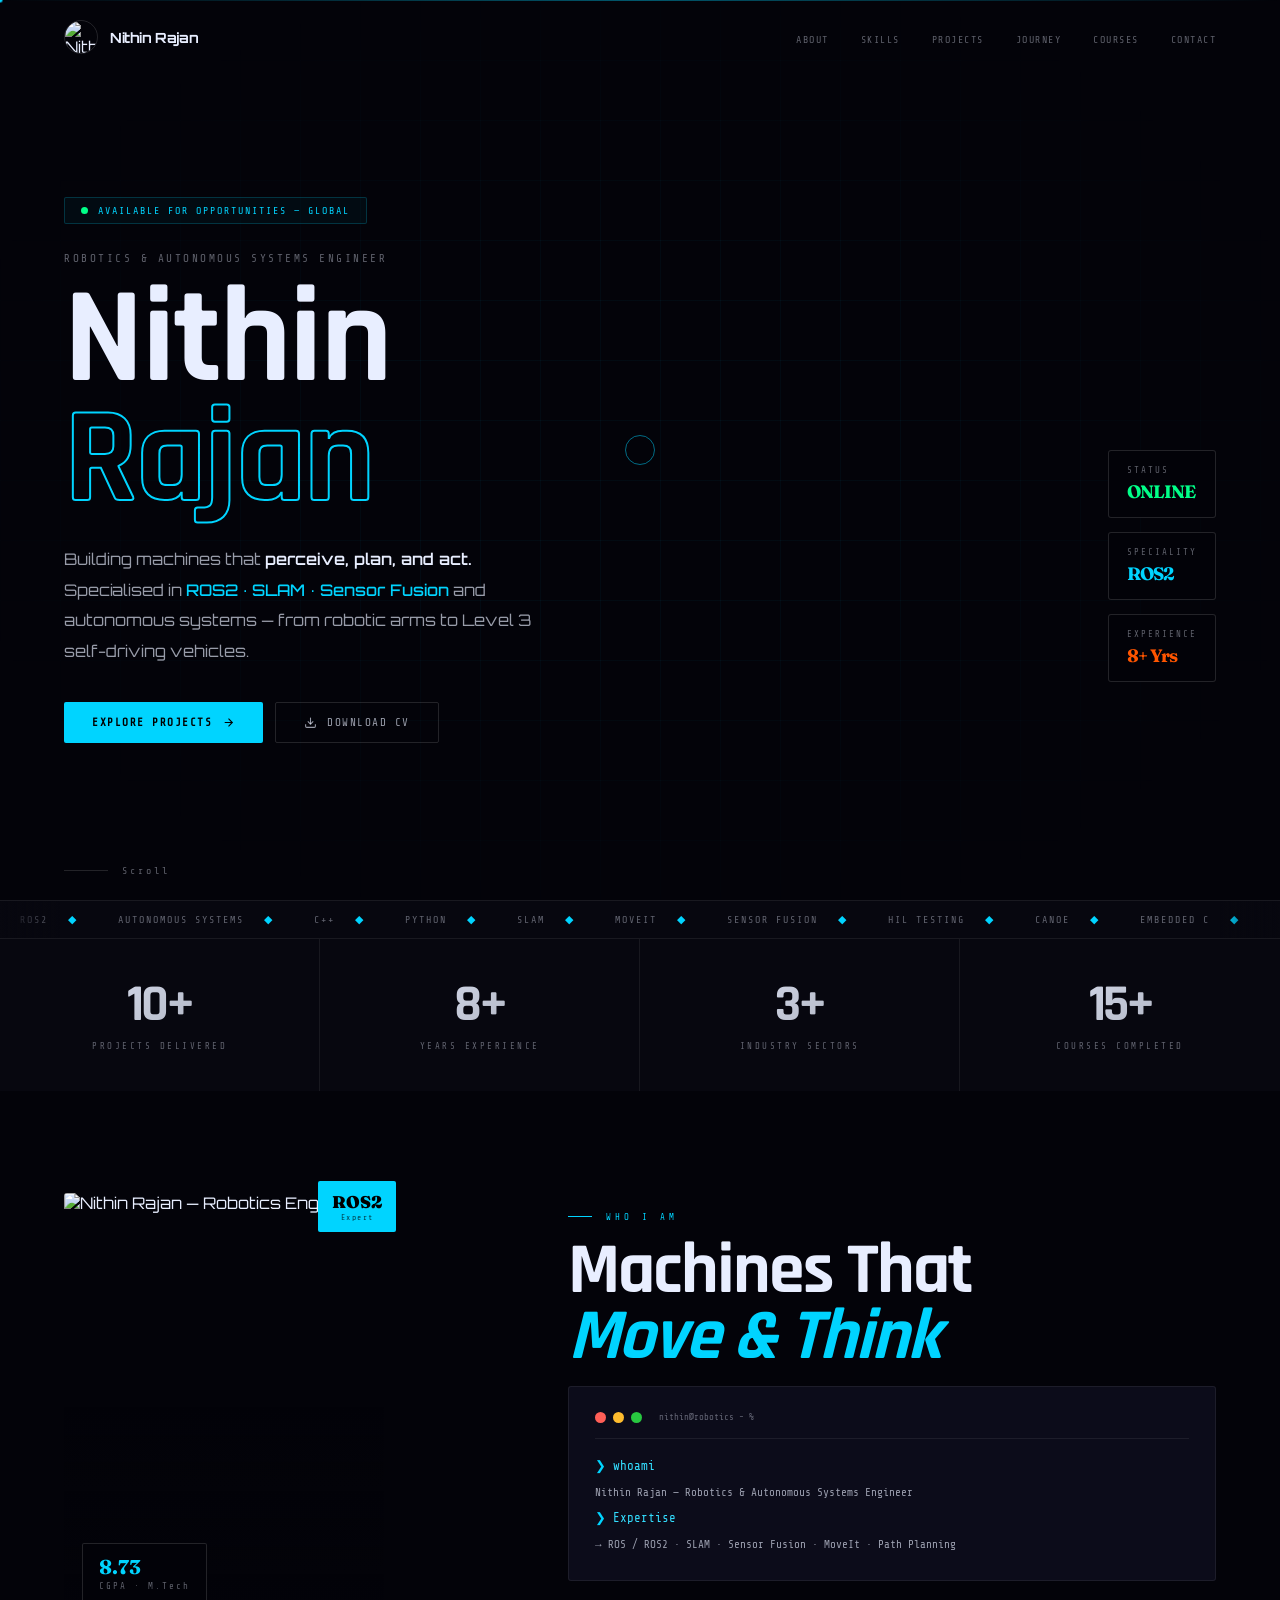
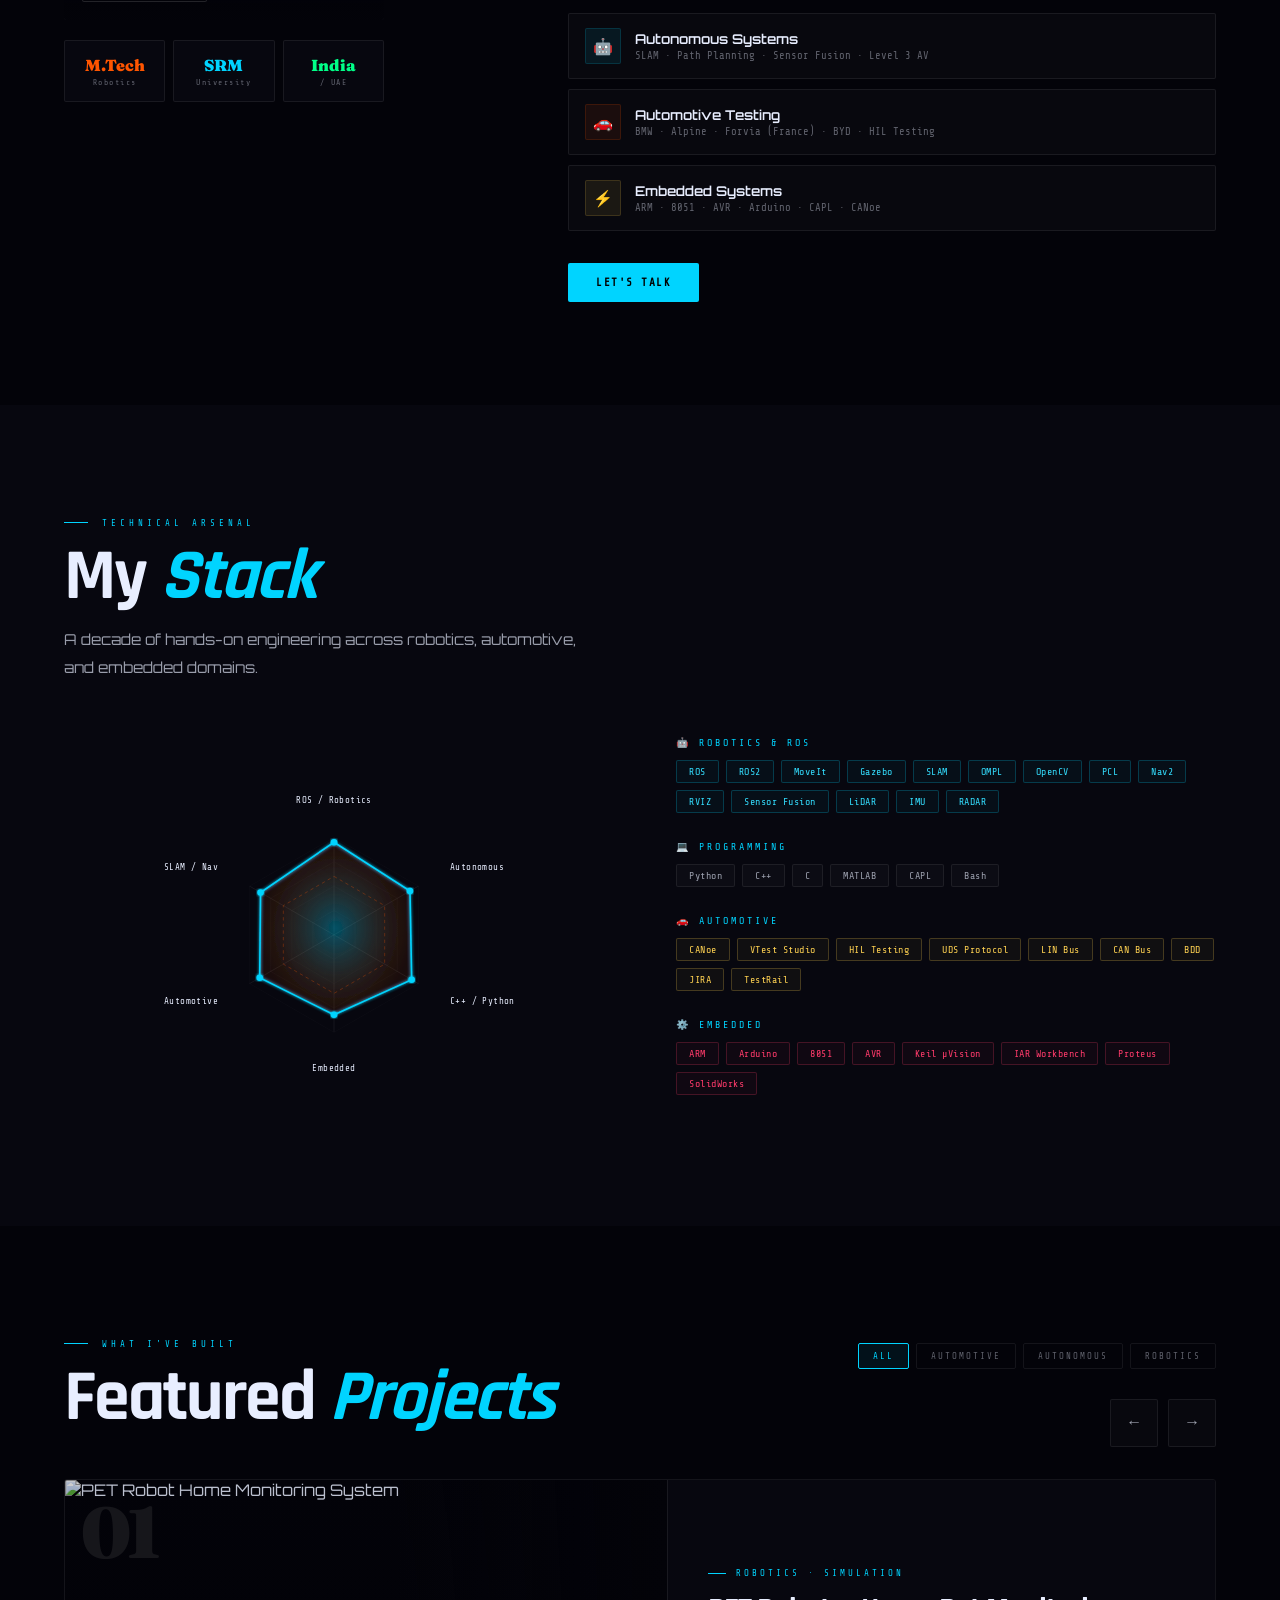
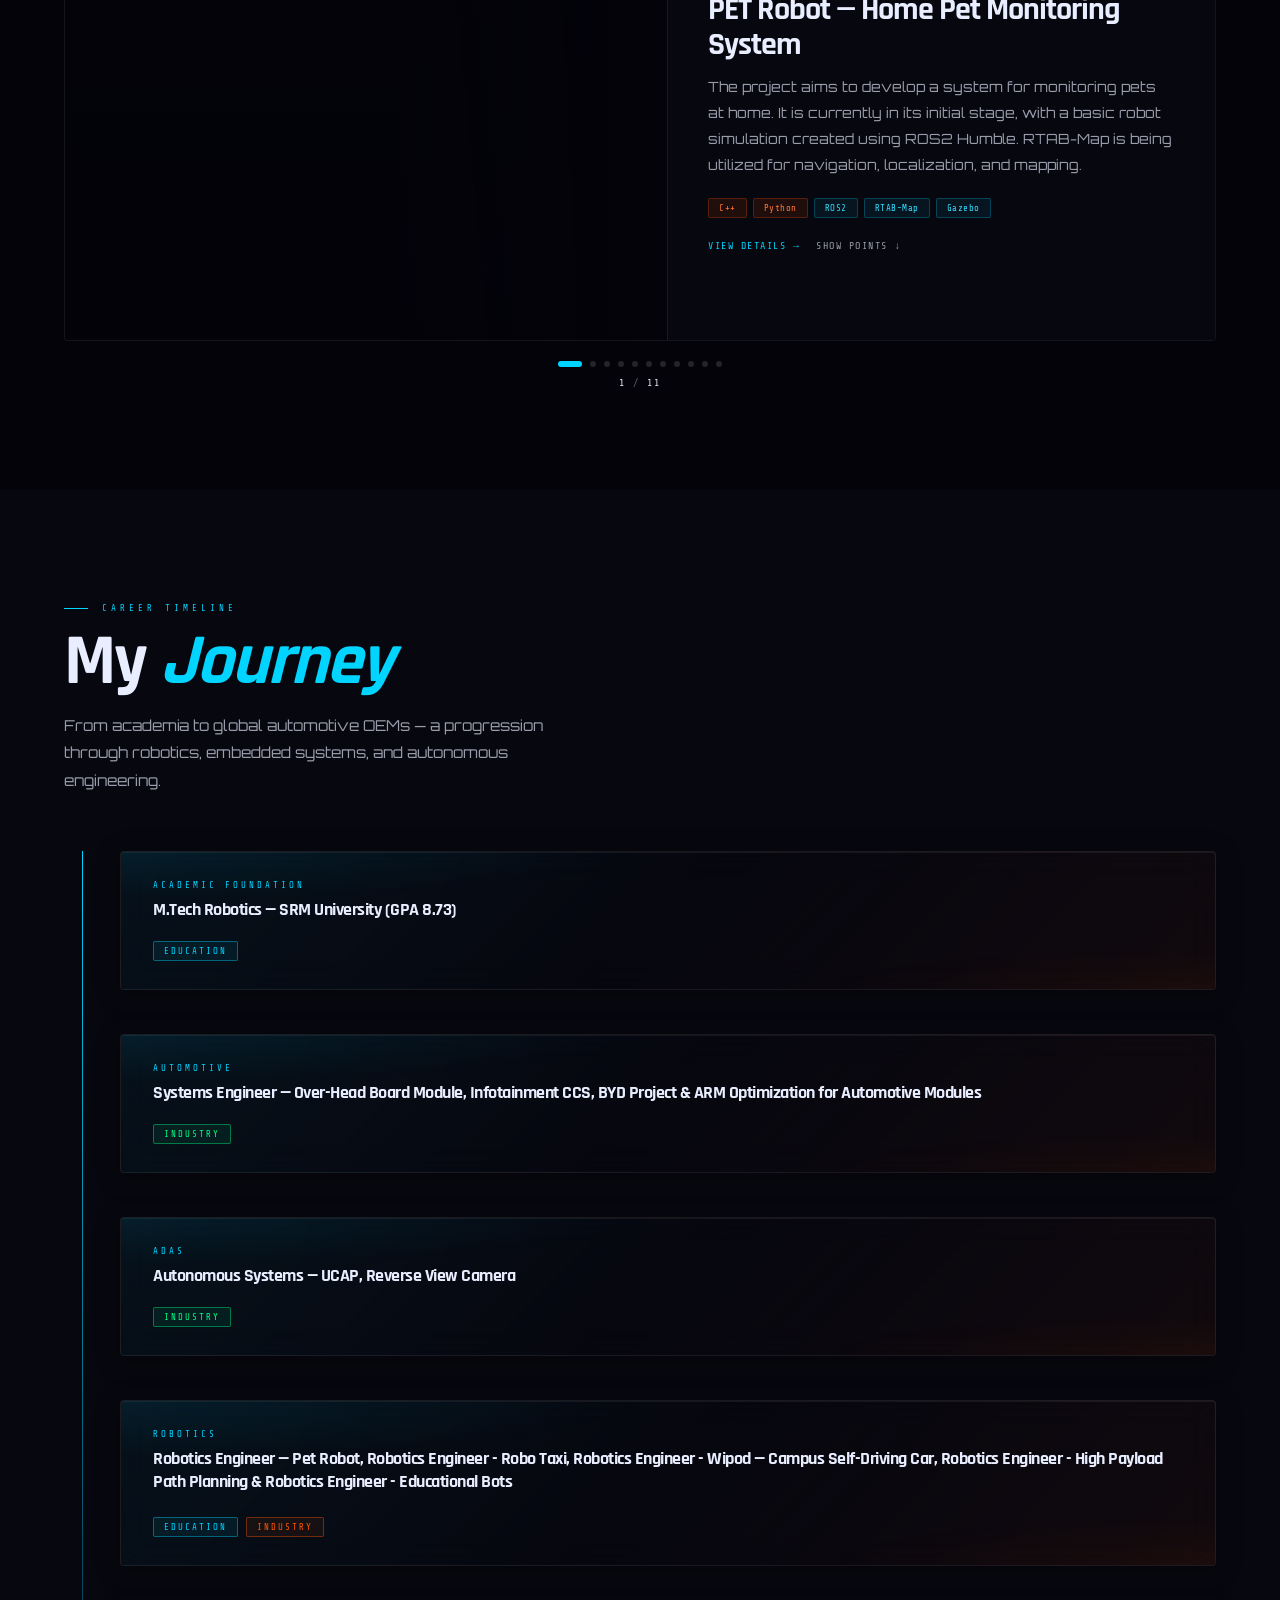
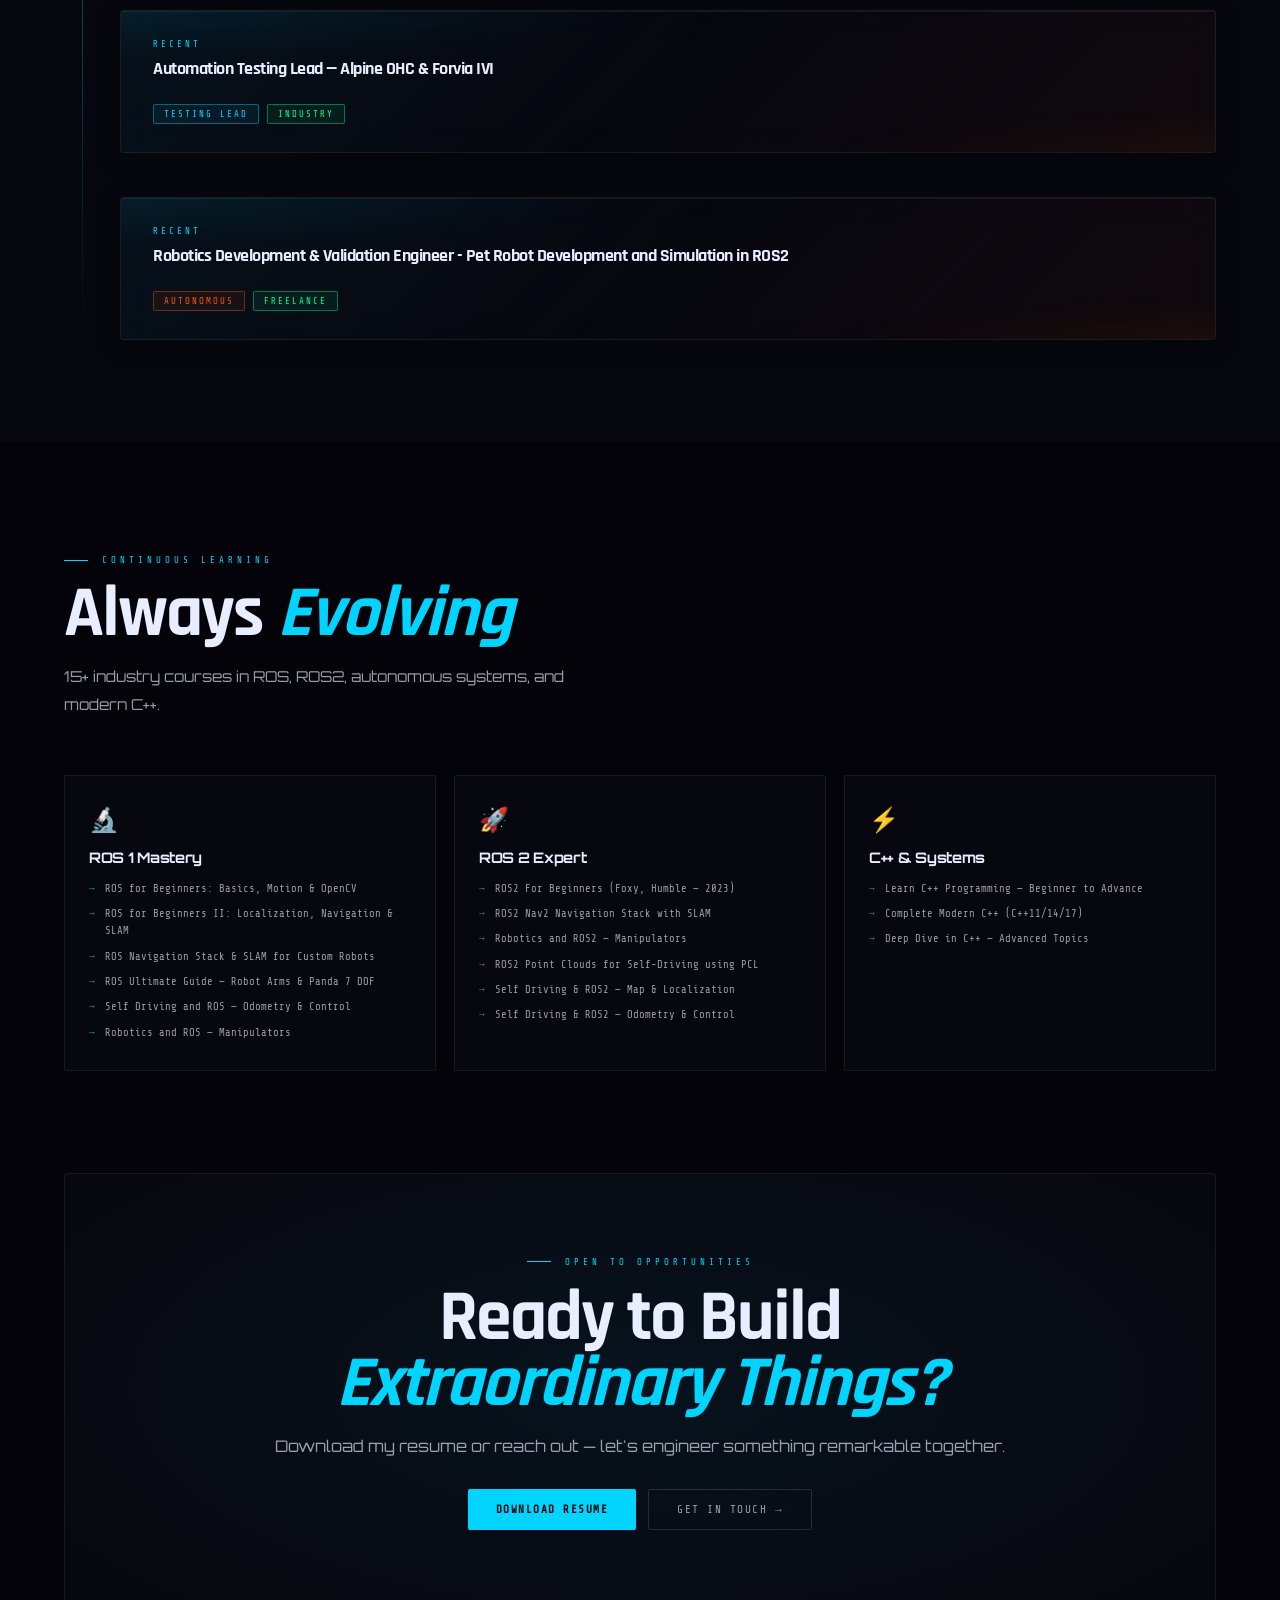
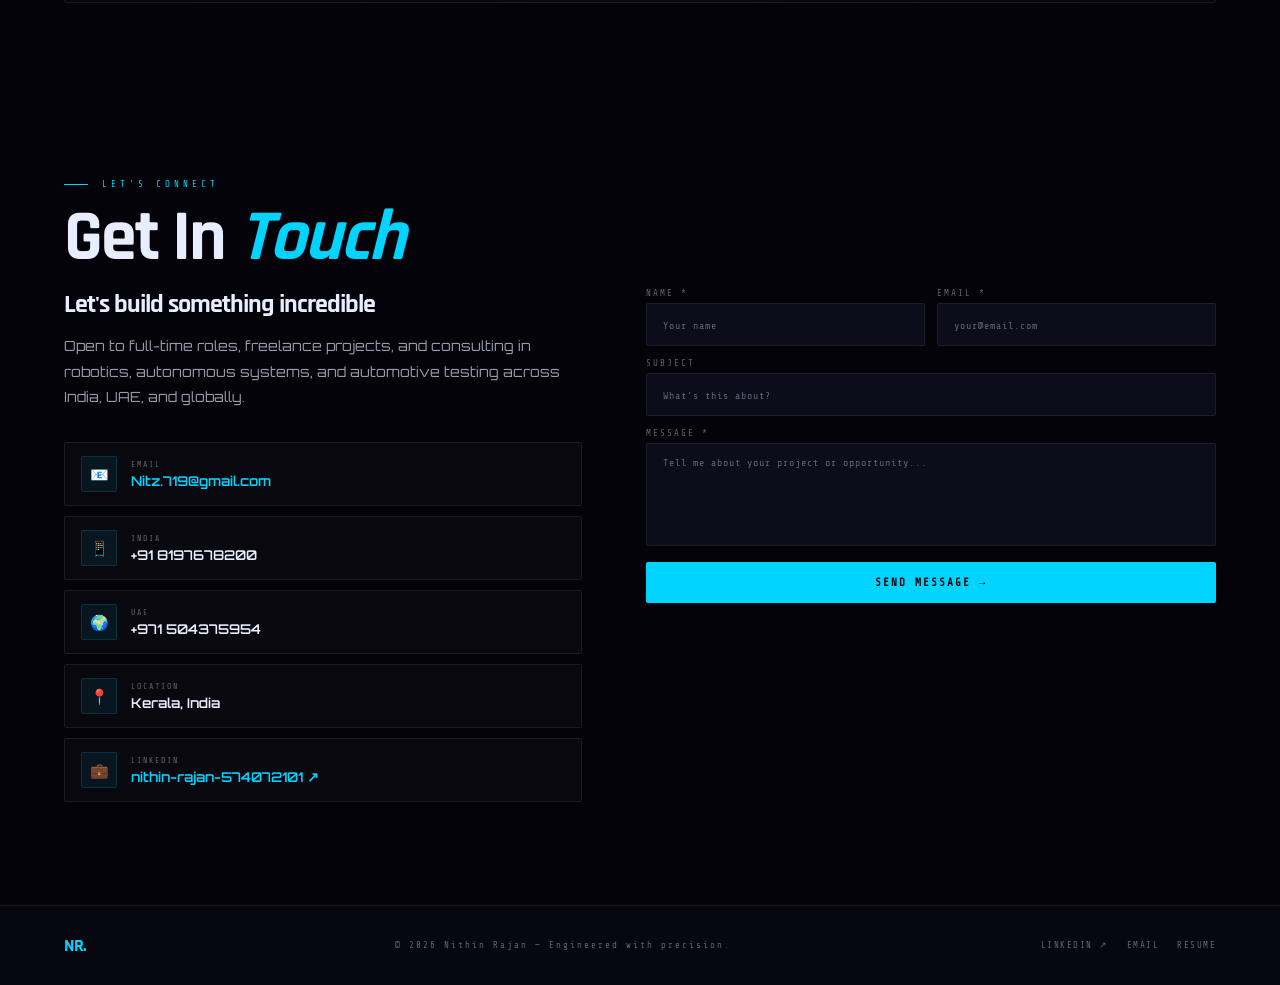
==== commit bc6bf95d: "Fix hyphen to em dash in Robotics title" ====
--- a/index.html
+++ b/index.html
@@ -1083,7 +1083,7 @@
       <div class="tl-item">
         <div class="tl-node"><div class="tl-node-dot"></div></div>
         <div class="tl-year">Robotics</div>
-        <div class="tl-title">Robotics Engineer - Pet Robot, Robotics Engineer - Robo Taxi, Robotics Engineer - Wipod — Campus Self-Driving Car, Robotics Engineer - High Payload Path Planning &amp; Robotics Engineer - Educational Bots</div>
+        <div class="tl-title">Robotics Engineer — Pet Robot, Robotics Engineer - Robo Taxi, Robotics Engineer - Wipod — Campus Self-Driving Car, Robotics Engineer - High Payload Path Planning &amp; Robotics Engineer - Educational Bots</div>
 
         <div style="display:flex;gap:8px;flex-wrap:wrap;margin-top:12px">
           <span class="tl-chip chip-cy">Education</span>
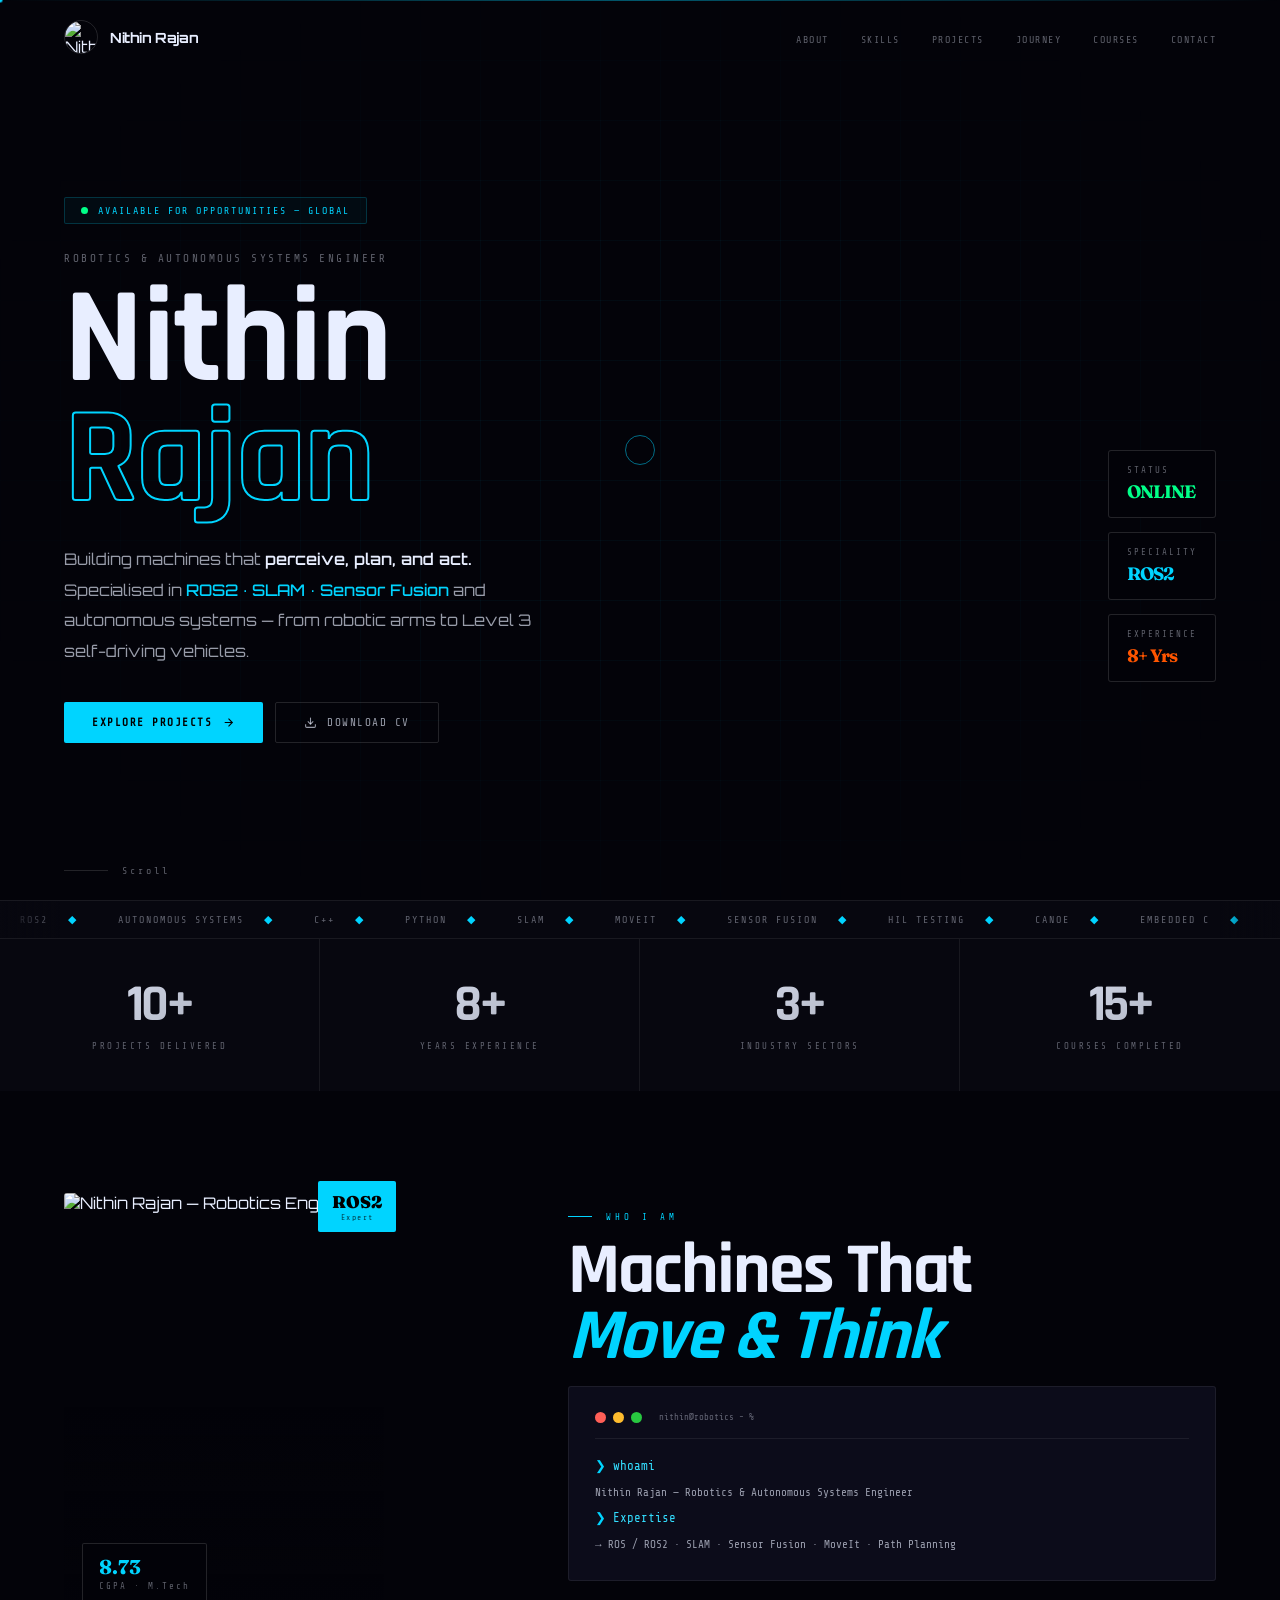
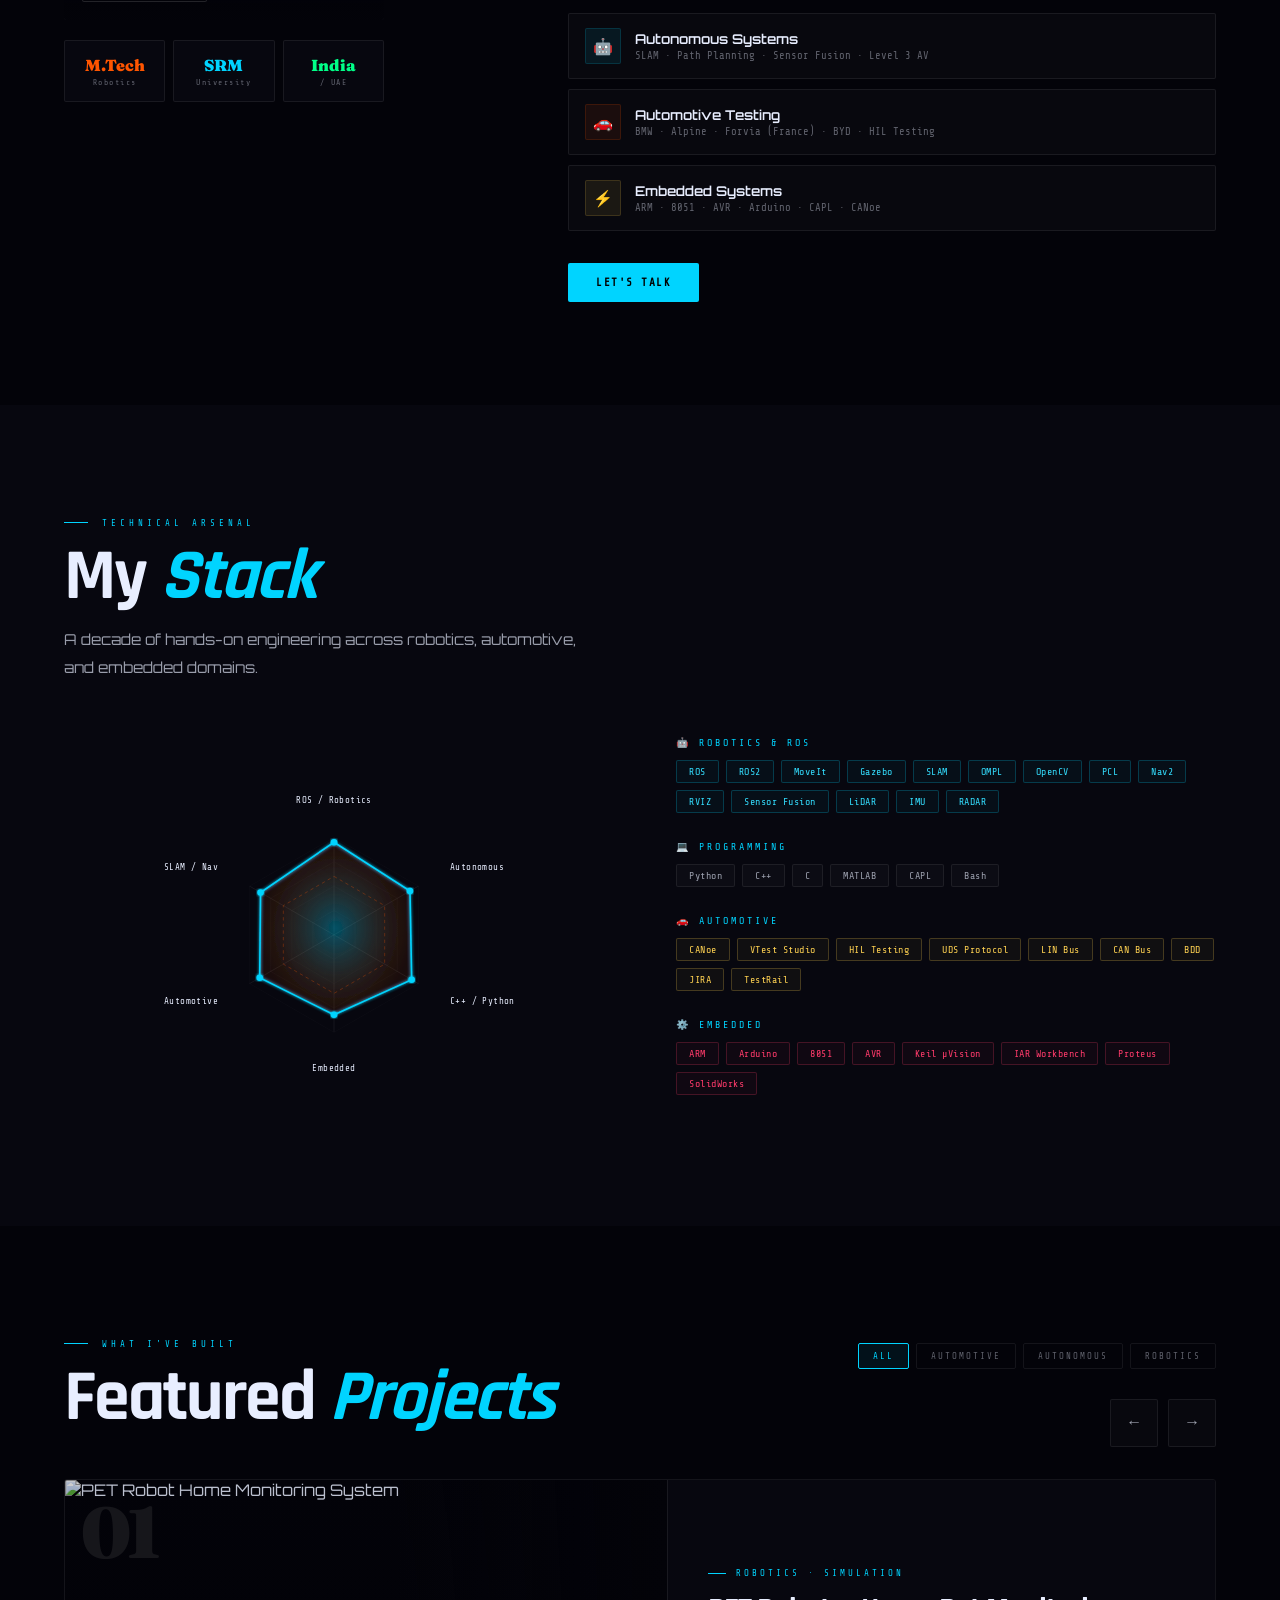
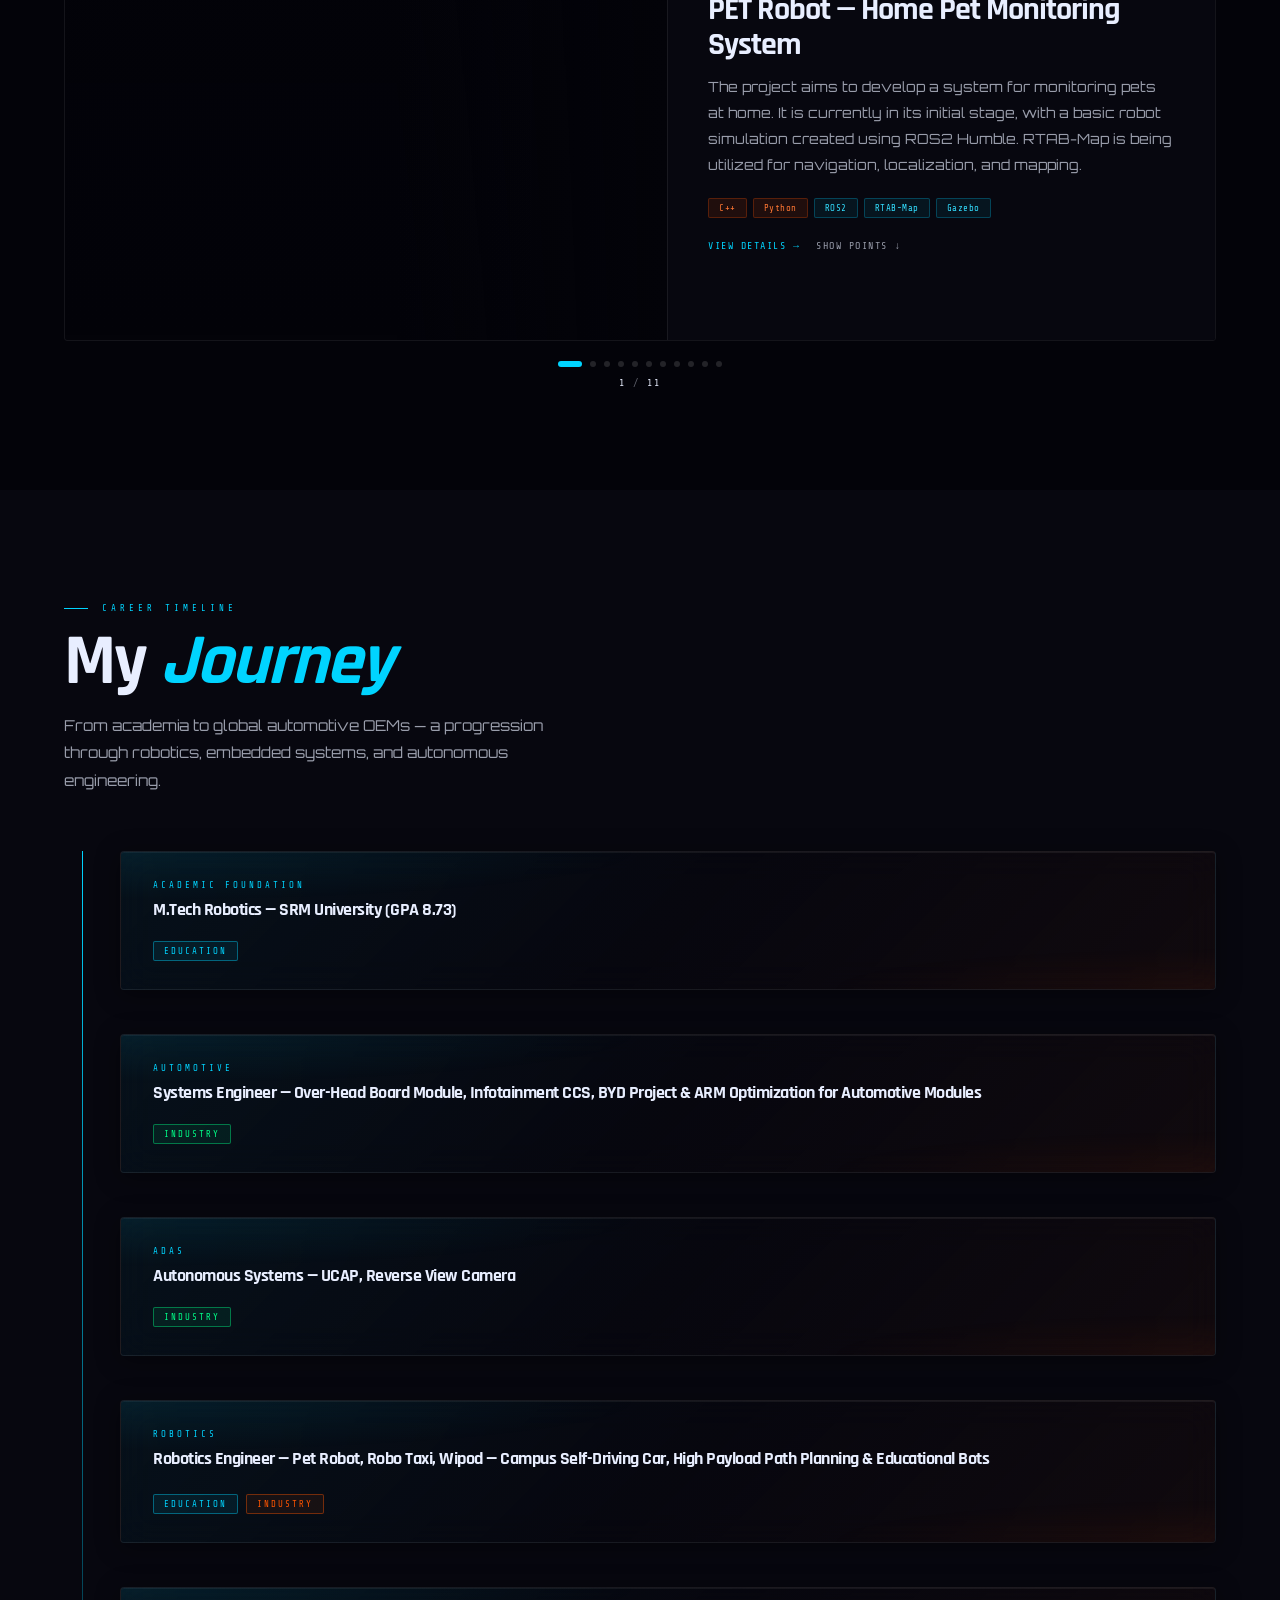
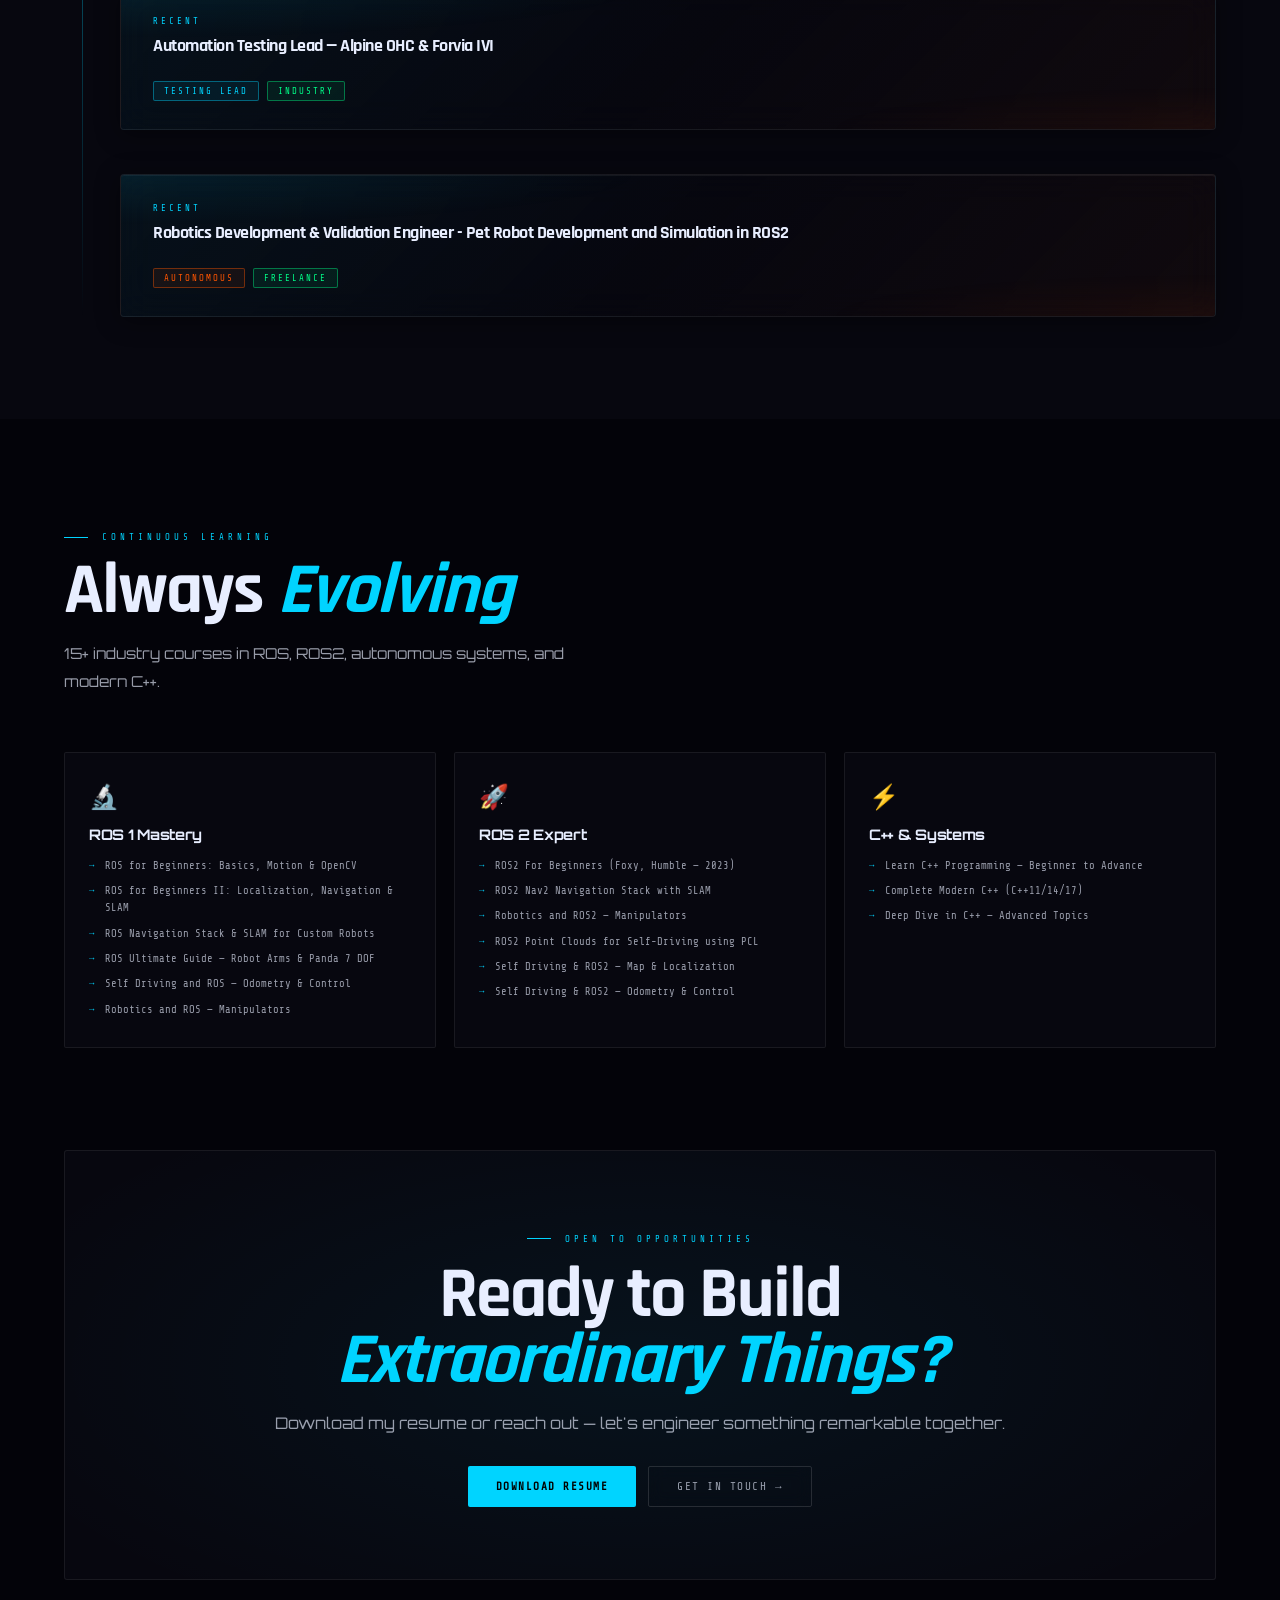
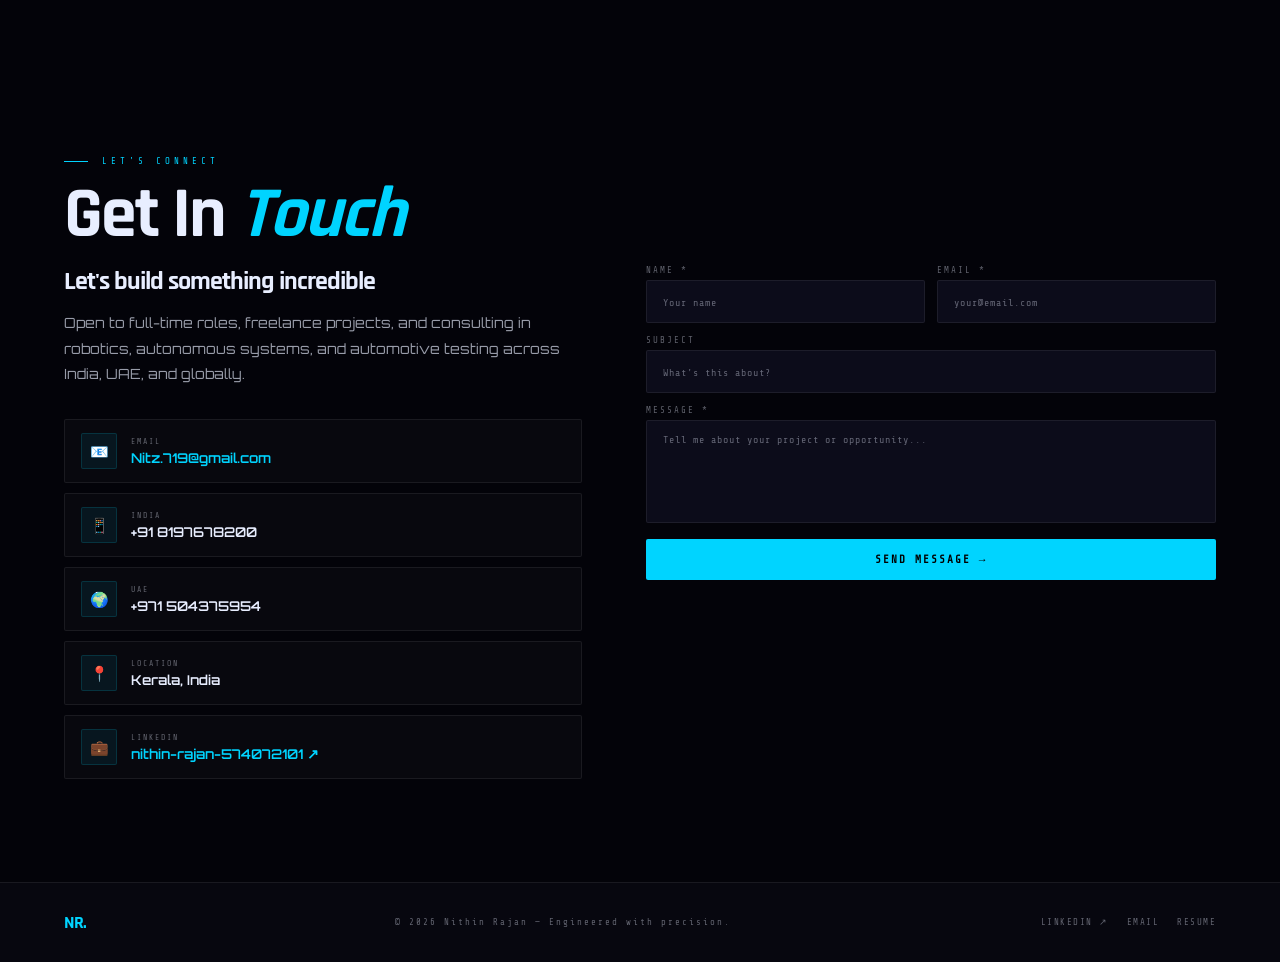
==== commit 46329264: "Simplify Robotics Engineer title entries" ====
--- a/index.html
+++ b/index.html
@@ -1083,7 +1083,7 @@
       <div class="tl-item">
         <div class="tl-node"><div class="tl-node-dot"></div></div>
         <div class="tl-year">Robotics</div>
-        <div class="tl-title">Robotics Engineer — Pet Robot, Robotics Engineer - Robo Taxi, Robotics Engineer - Wipod — Campus Self-Driving Car, Robotics Engineer - High Payload Path Planning &amp; Robotics Engineer - Educational Bots</div>
+        <div class="tl-title">Robotics Engineer — Pet Robot, Robo Taxi, Wipod — Campus Self-Driving Car, High Payload Path Planning &amp; Educational Bots</div>
 
         <div style="display:flex;gap:8px;flex-wrap:wrap;margin-top:12px">
           <span class="tl-chip chip-cy">Education</span>
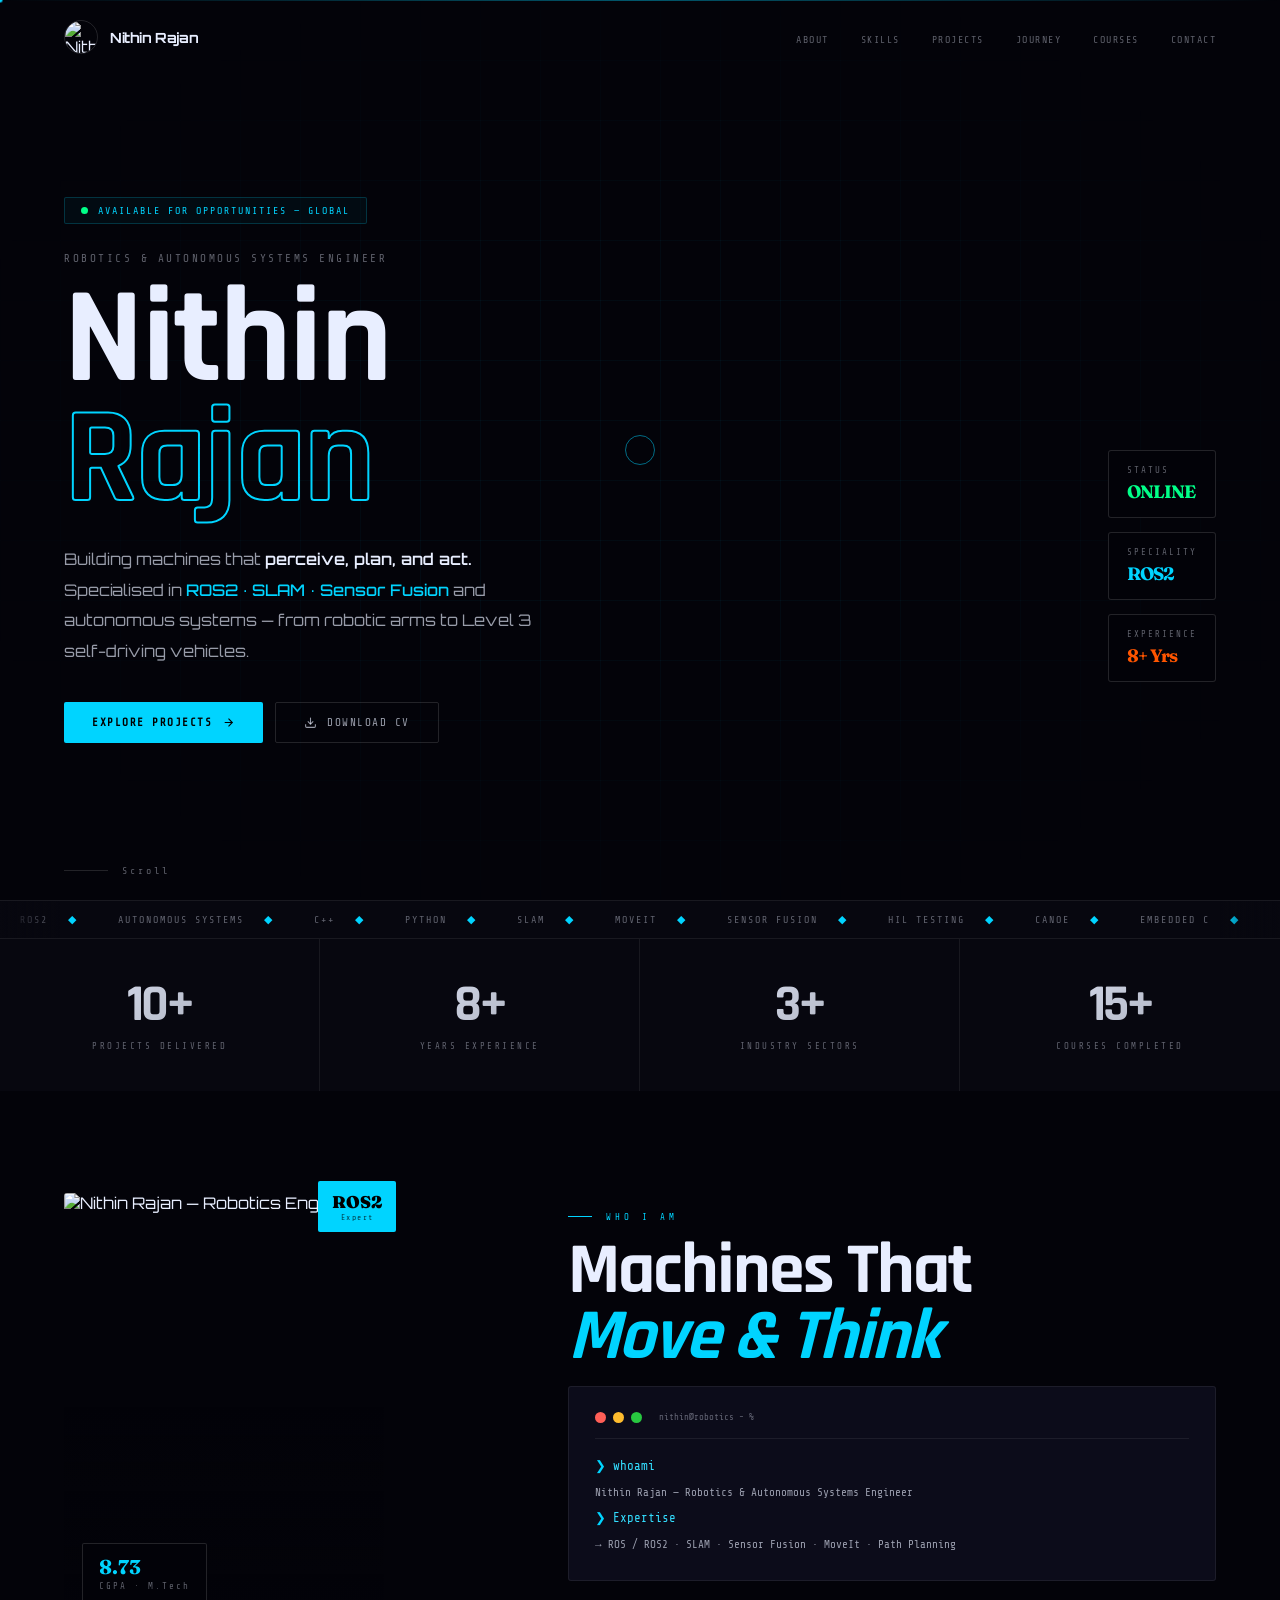
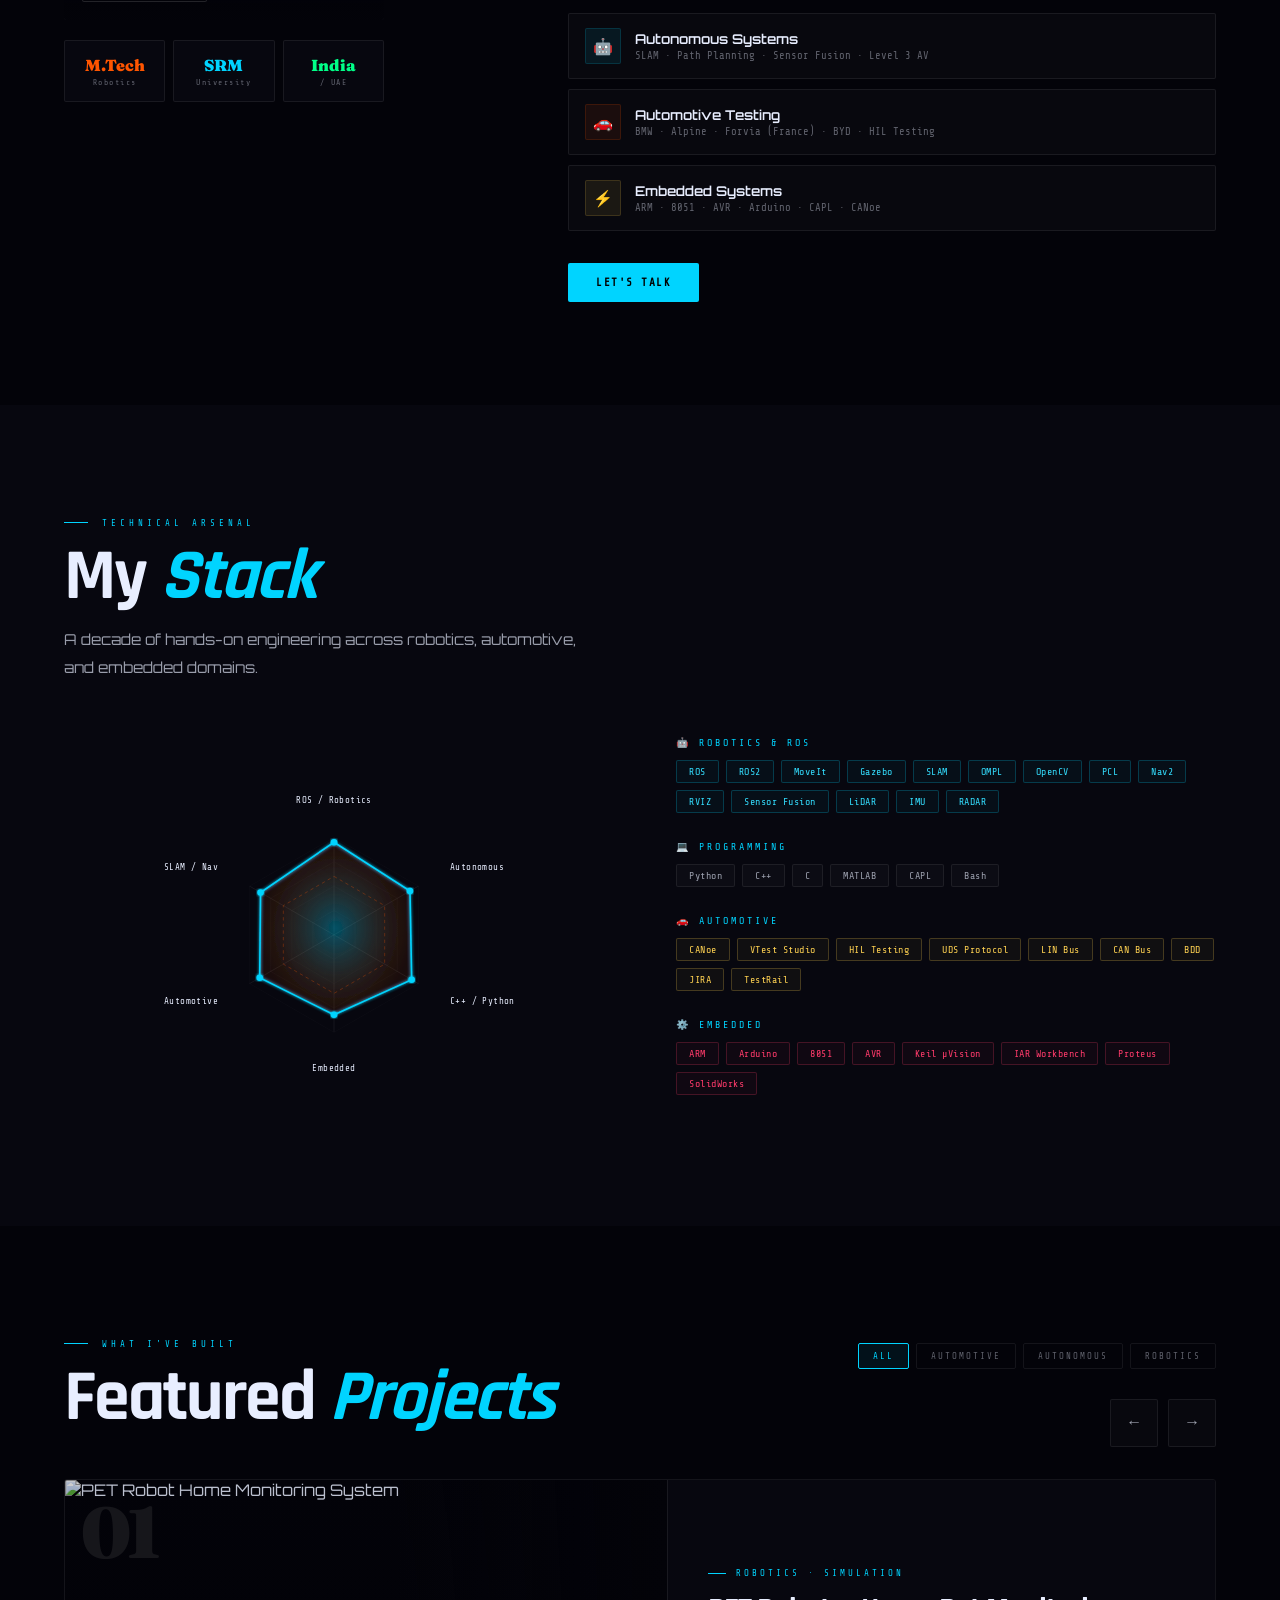
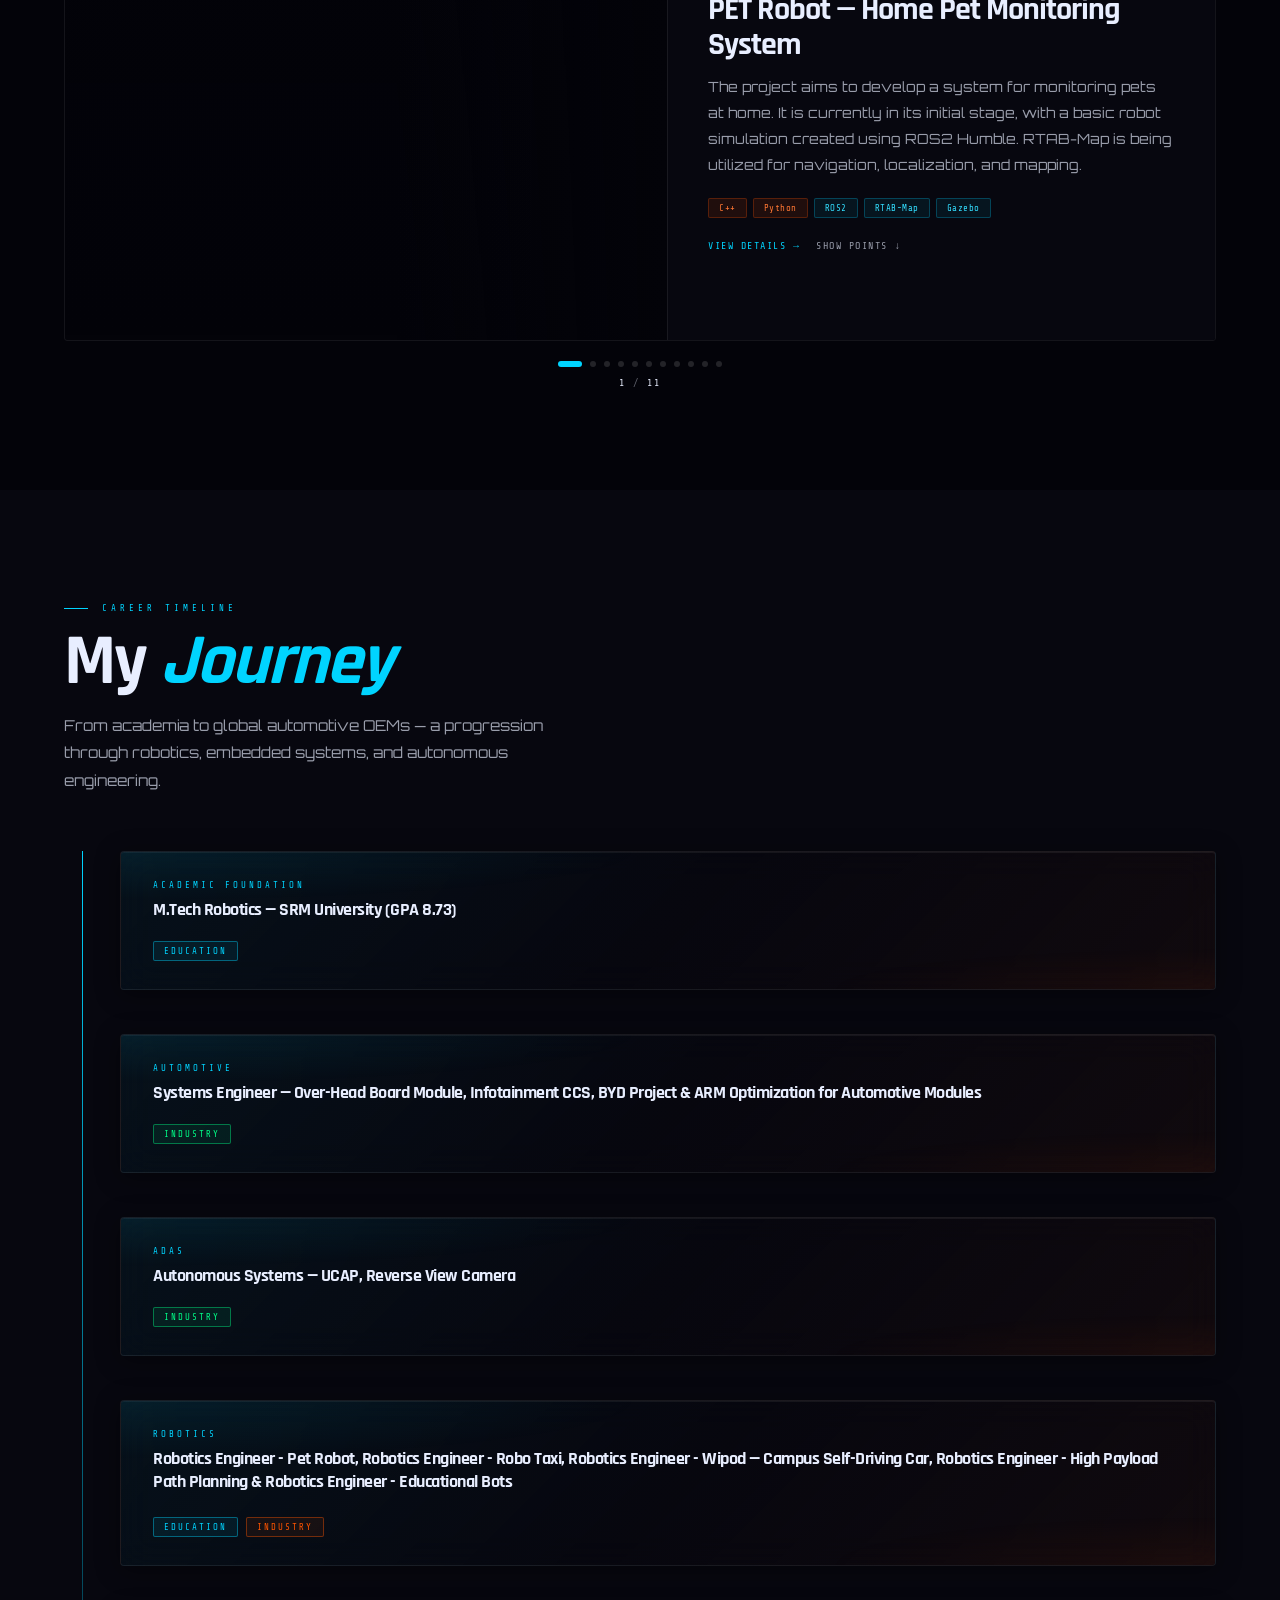
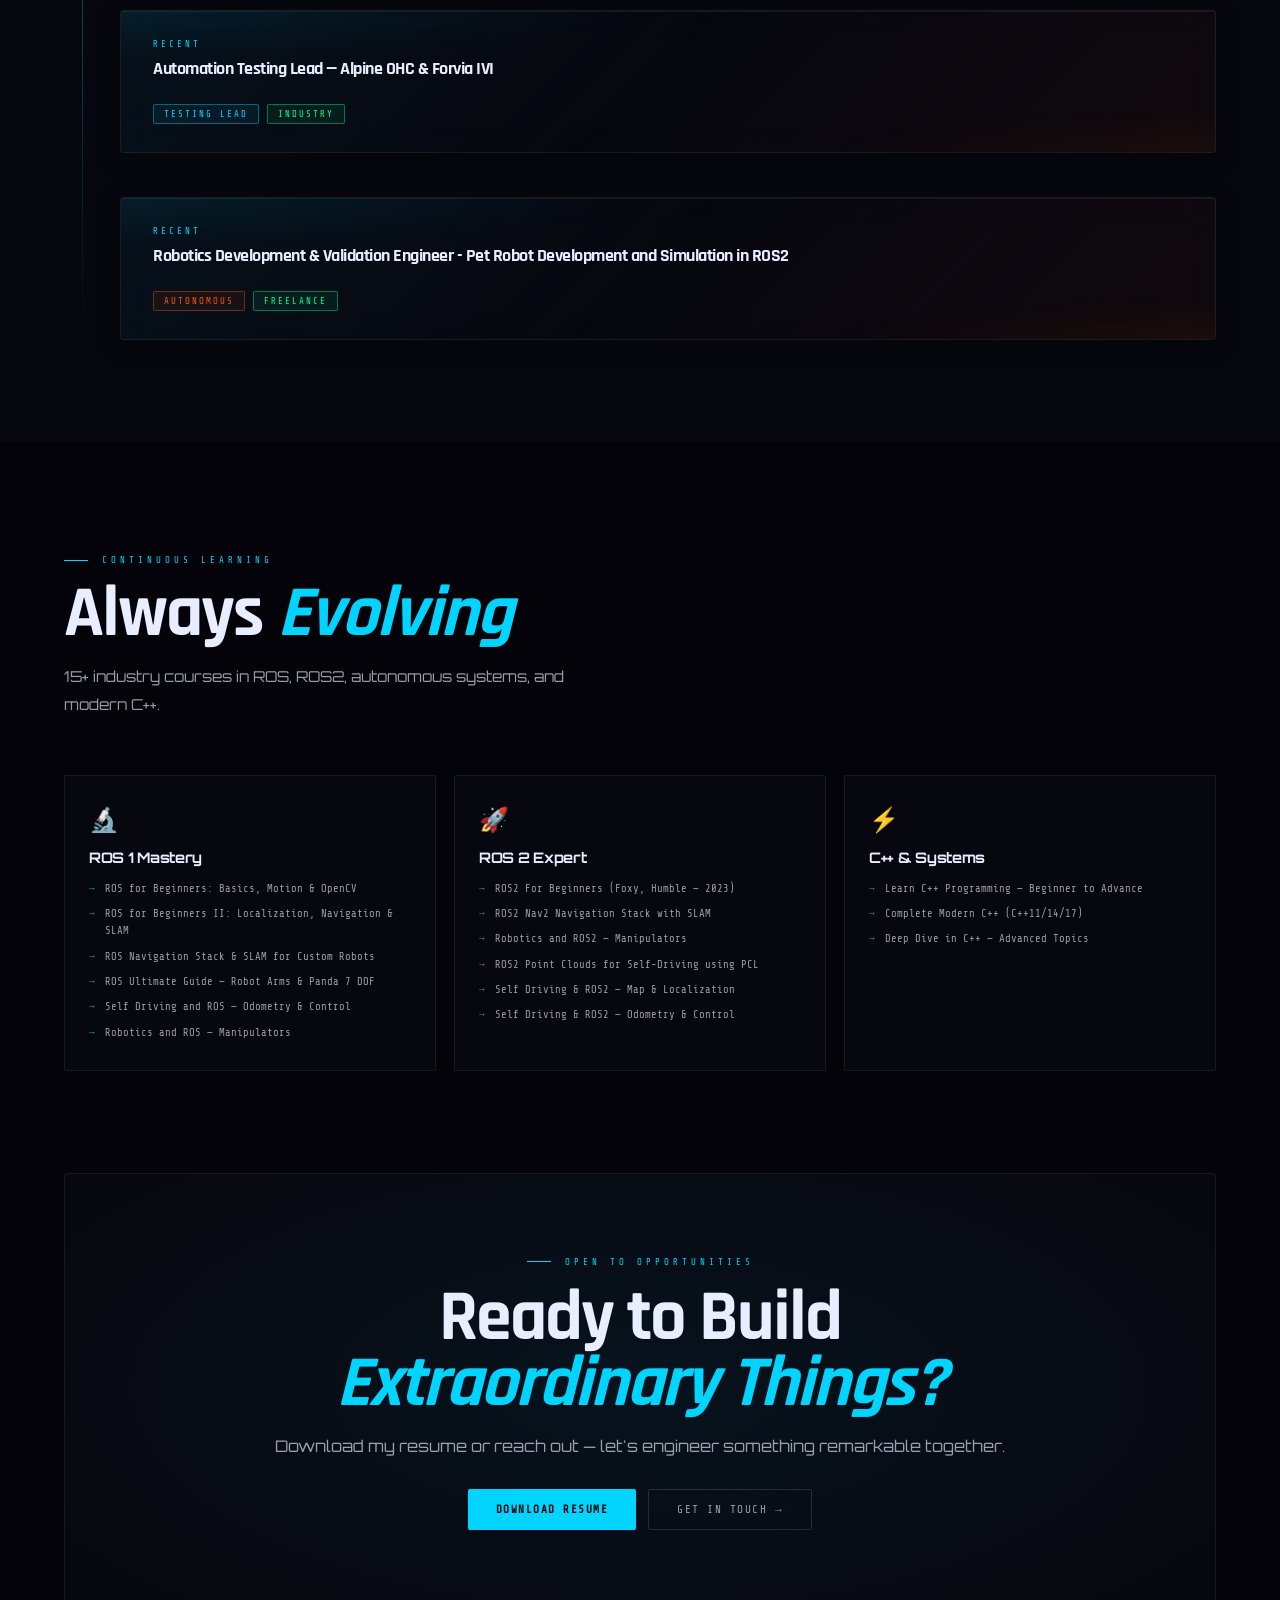
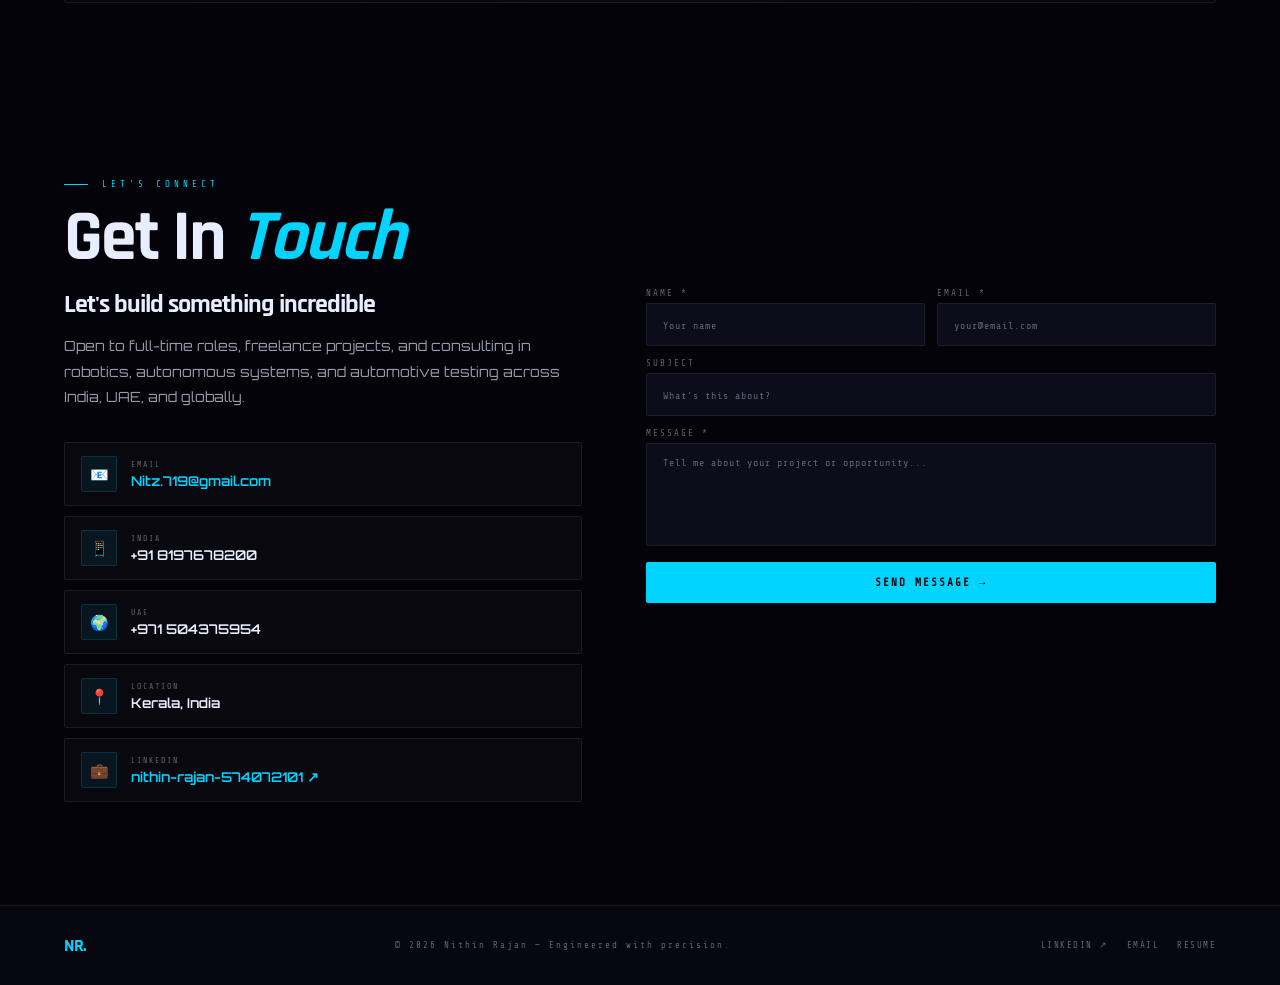
==== commit e29b4f4f: "Update image links and project titles in index.html" ====
--- a/index.html
+++ b/index.html
@@ -959,12 +959,12 @@
         <div class="proj-slide" data-cat="robotics"
           data-title="High Payload Path Planning — Toshiba"
           data-cat-label="Robotics · Path Planning · Toshiba"
-          data-img="https://raw.githubusercontent.com/Nitz719/Nithin_Rajan_Portfolio/main/images/Vaccum_Gripper_robot_arm.png"
+          data-img="https://github.com/Nitz719/Nithin_Rajan_Portfolio/blob/main/images/High%20Payload%20Robot%20Arm.JPG"
           data-desc="The objective of this project was to optimize the trajectory of the Toshiba Robot Arm with a vacuum gripper to carry heavy loads without losing grip on the object. The gripping force calculation for each type of object is added to the OMPL Planner to decide whether the object can be grasped or not."
           data-tags="C++,ROS,MoveIt,OMPL,URDF,SolidWorks"
           data-details="Optimised trajectory of Toshiba Robot Arm with vacuum gripper for heavy-load handling|Gripping force calculations per object type integrated into the OMPL Planner|Vacuum gripper designed in CAD, converted to URDF, and simulated in RVIZ and Gazebo">
           <div class="proj-img-side">
-            <img src="https://raw.githubusercontent.com/Nitz719/Nithin_Rajan_Portfolio/main/images/Vaccum_Gripper_robot_arm.png" alt="High Payload Path Planning Toshiba" loading="lazy">
+            <img src="https://github.com/Nitz719/Nithin_Rajan_Portfolio/blob/main/images/High%20Payload%20Robot%20Arm.JPG" alt="High Payload Path Planning Toshiba" loading="lazy">
             <div class="proj-img-overlay"></div>
             <div class="proj-num-badge">10</div>
           </div>
@@ -1083,7 +1083,7 @@
       <div class="tl-item">
         <div class="tl-node"><div class="tl-node-dot"></div></div>
         <div class="tl-year">Robotics</div>
-        <div class="tl-title">Robotics Engineer — Pet Robot, Robo Taxi, Wipod — Campus Self-Driving Car, High Payload Path Planning &amp; Educational Bots</div>
+        <div class="tl-title">Robotics Engineer - Pet Robot, Robotics Engineer - Robo Taxi, Robotics Engineer - Wipod — Campus Self-Driving Car, Robotics Engineer - High Payload Path Planning &amp; Robotics Engineer - Educational Bots</div>
 
         <div style="display:flex;gap:8px;flex-wrap:wrap;margin-top:12px">
           <span class="tl-chip chip-cy">Education</span>
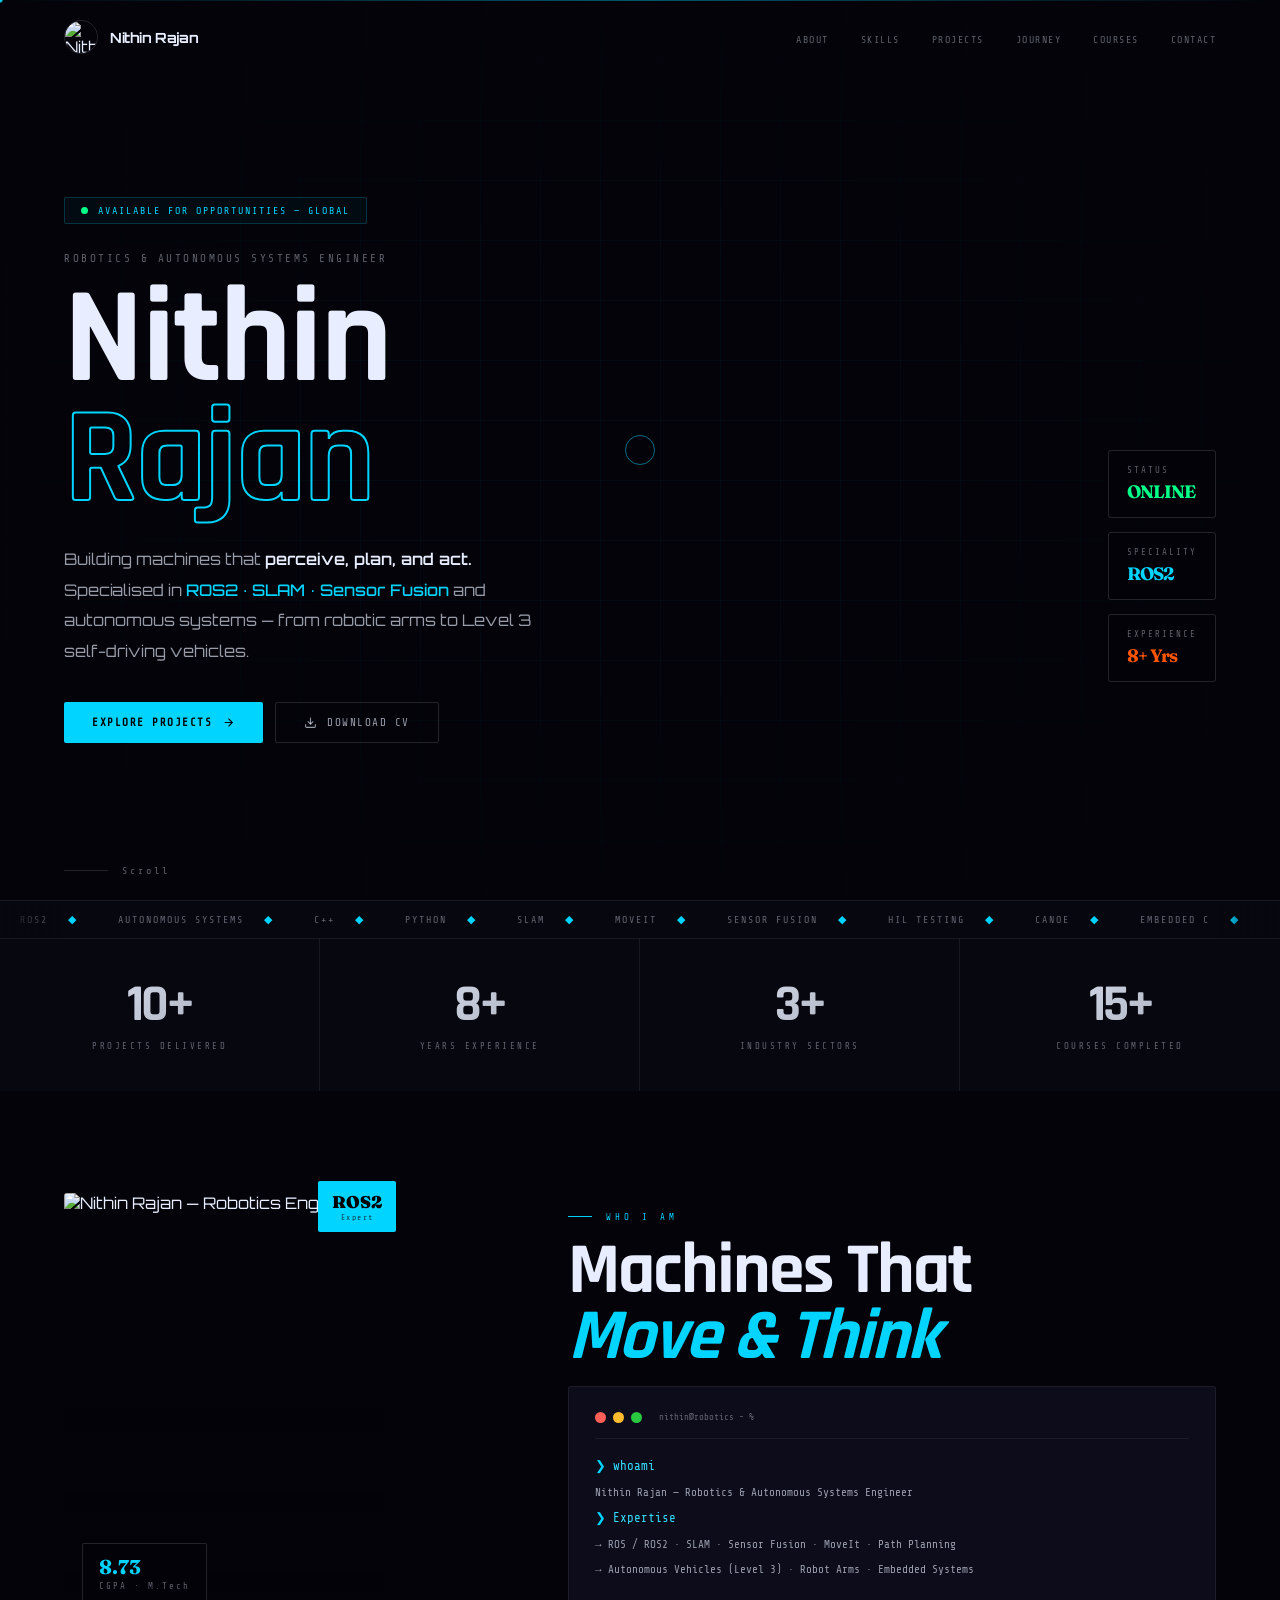
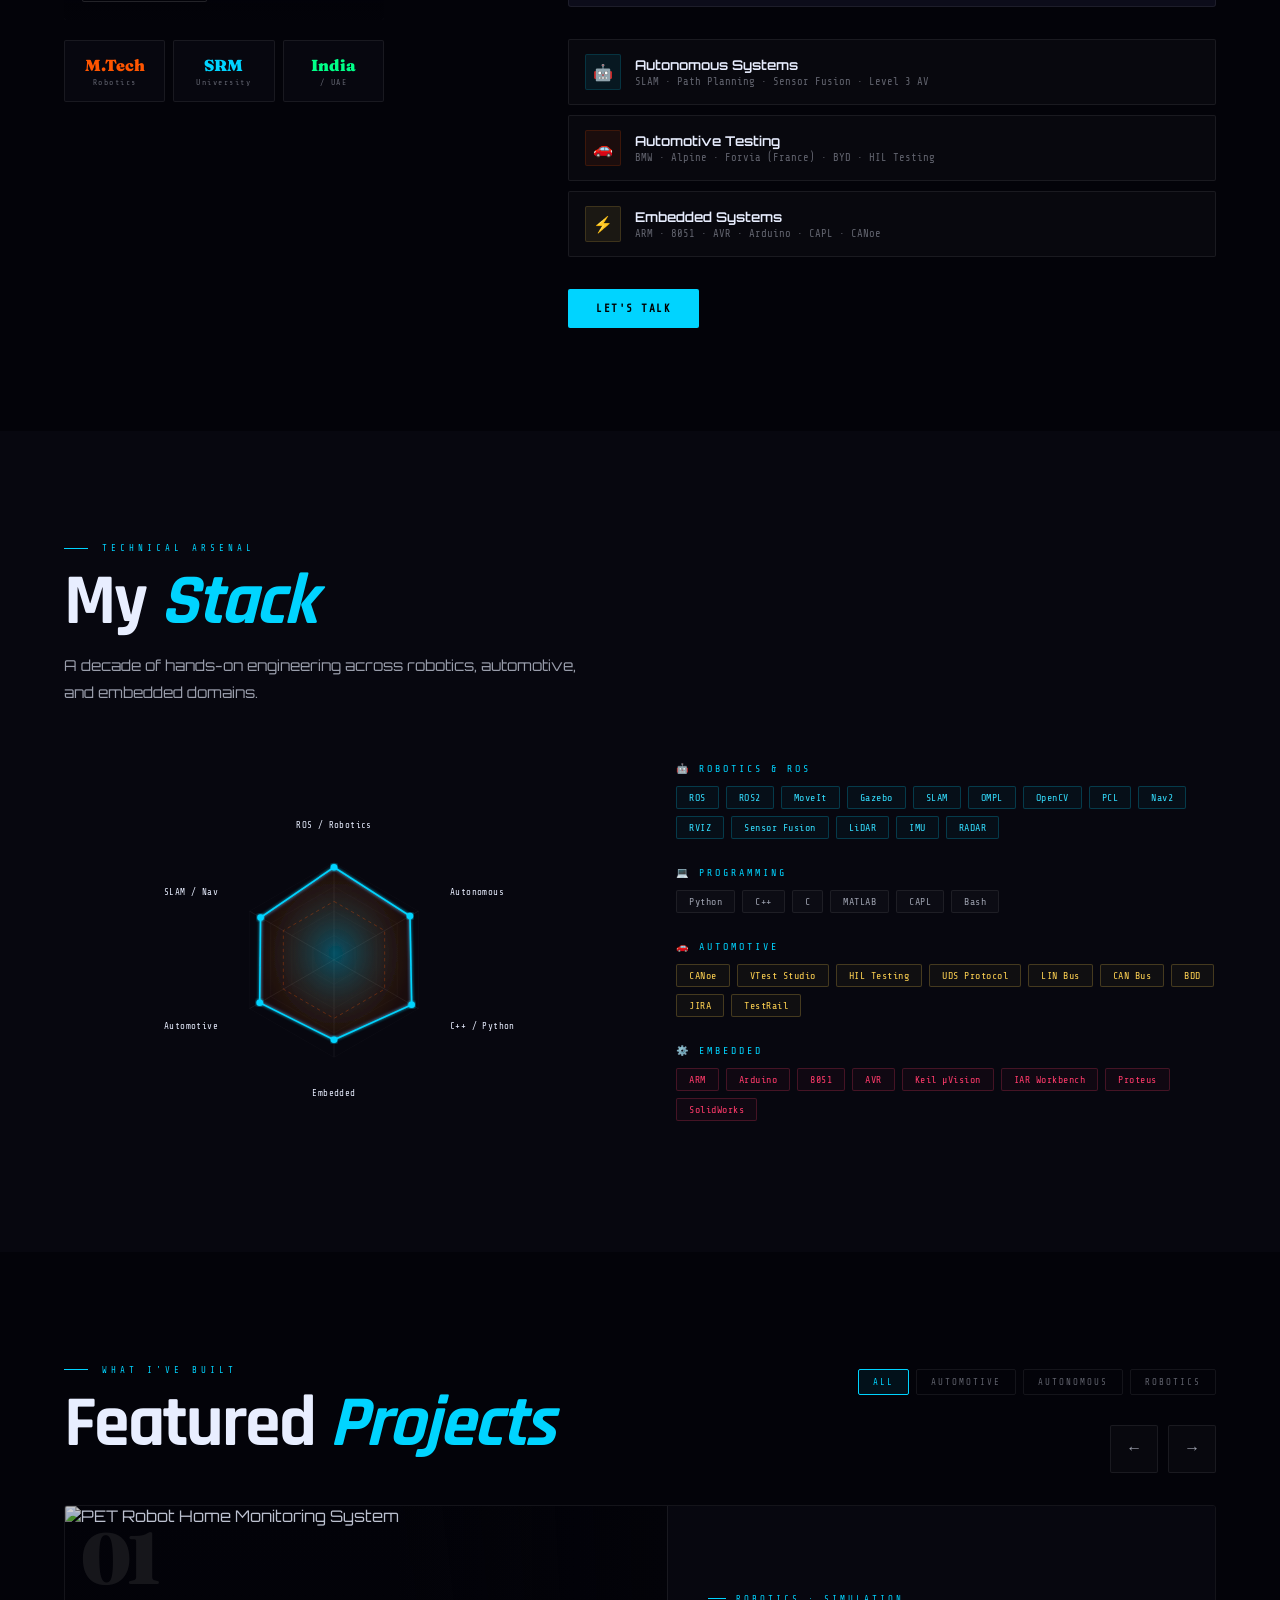
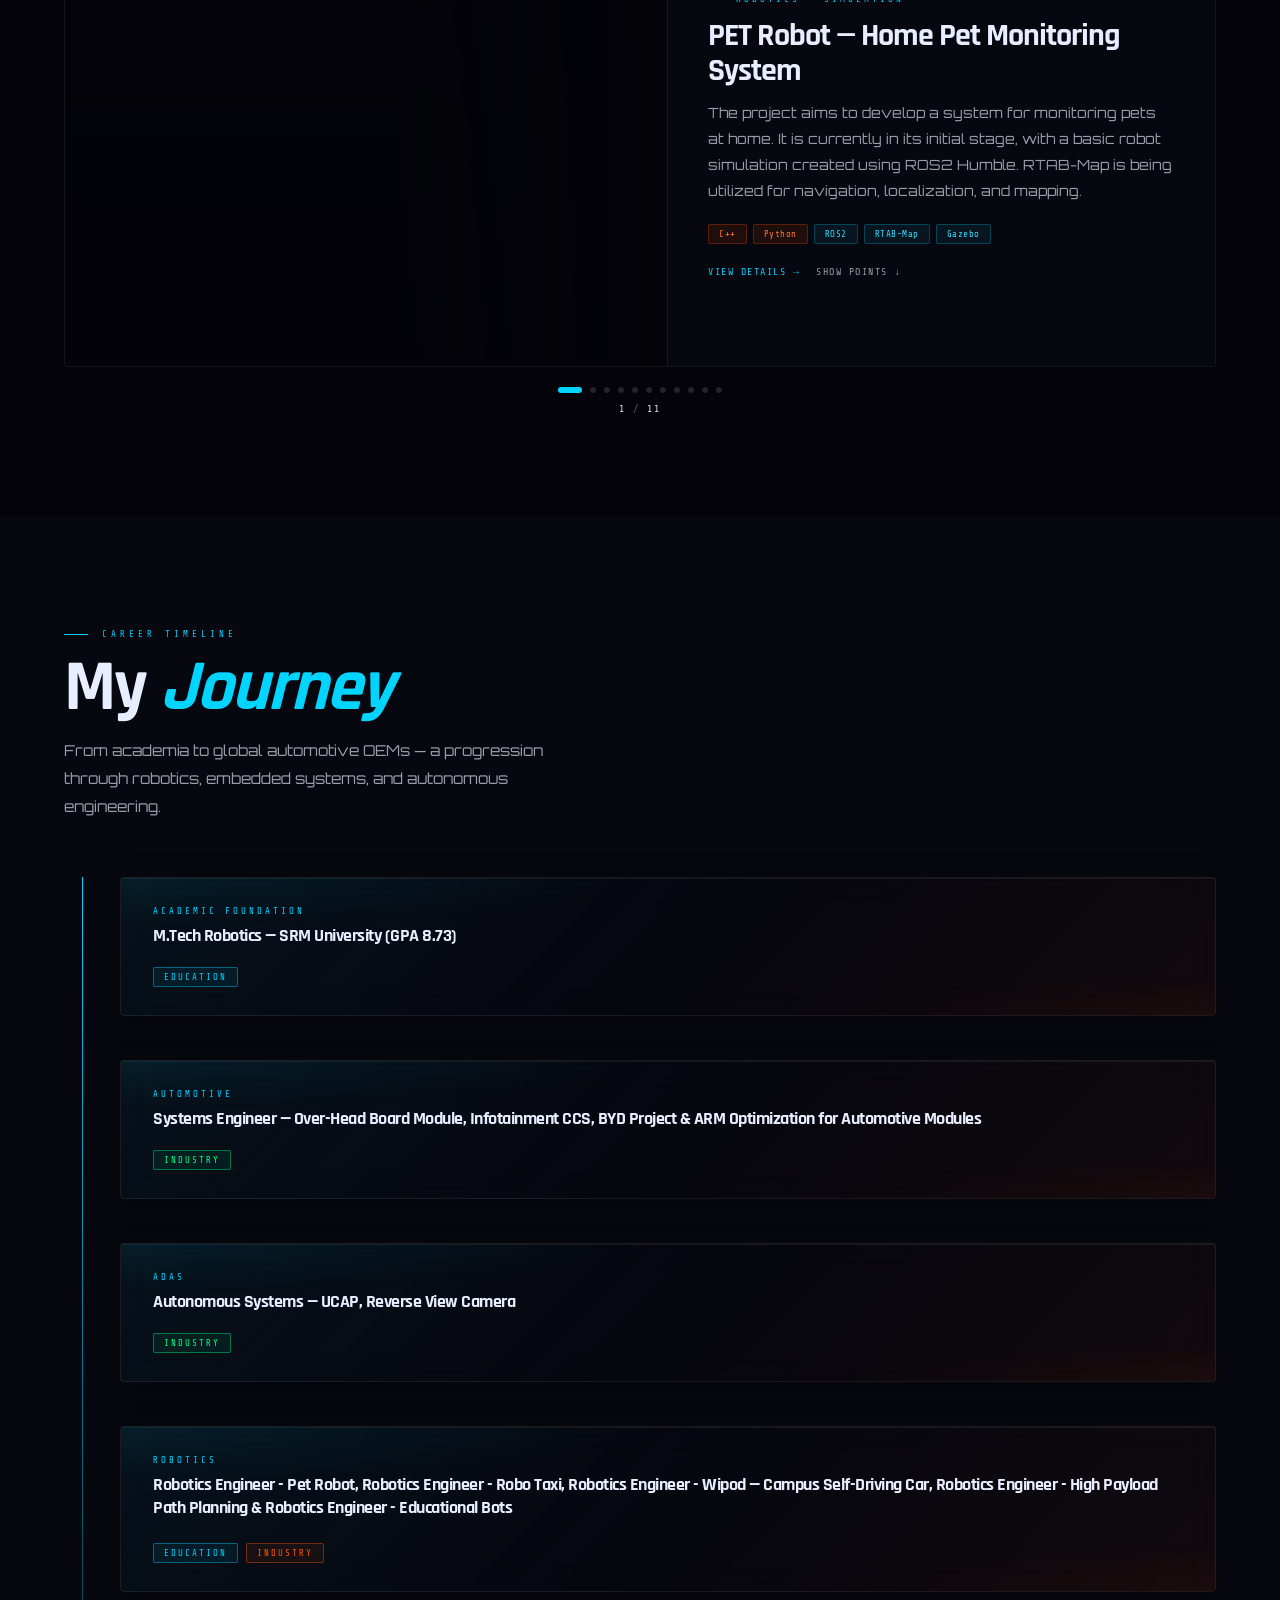
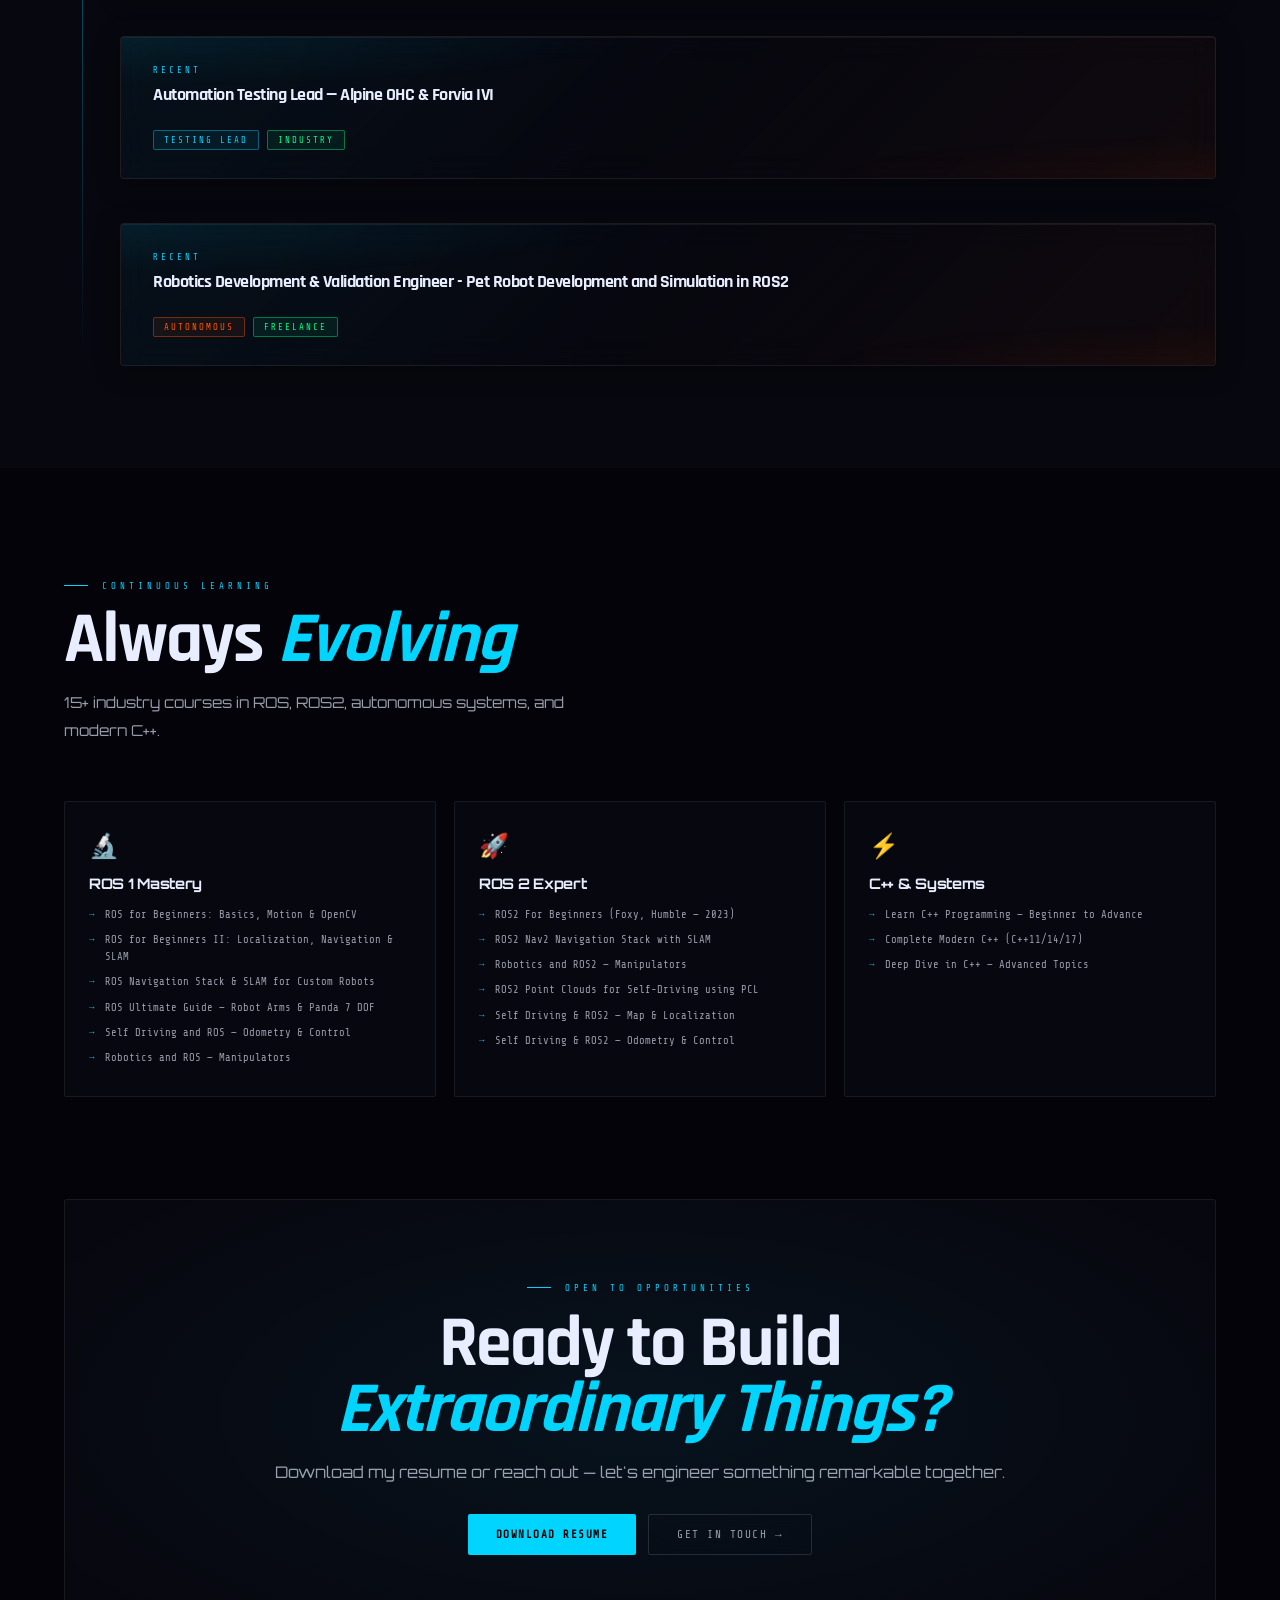
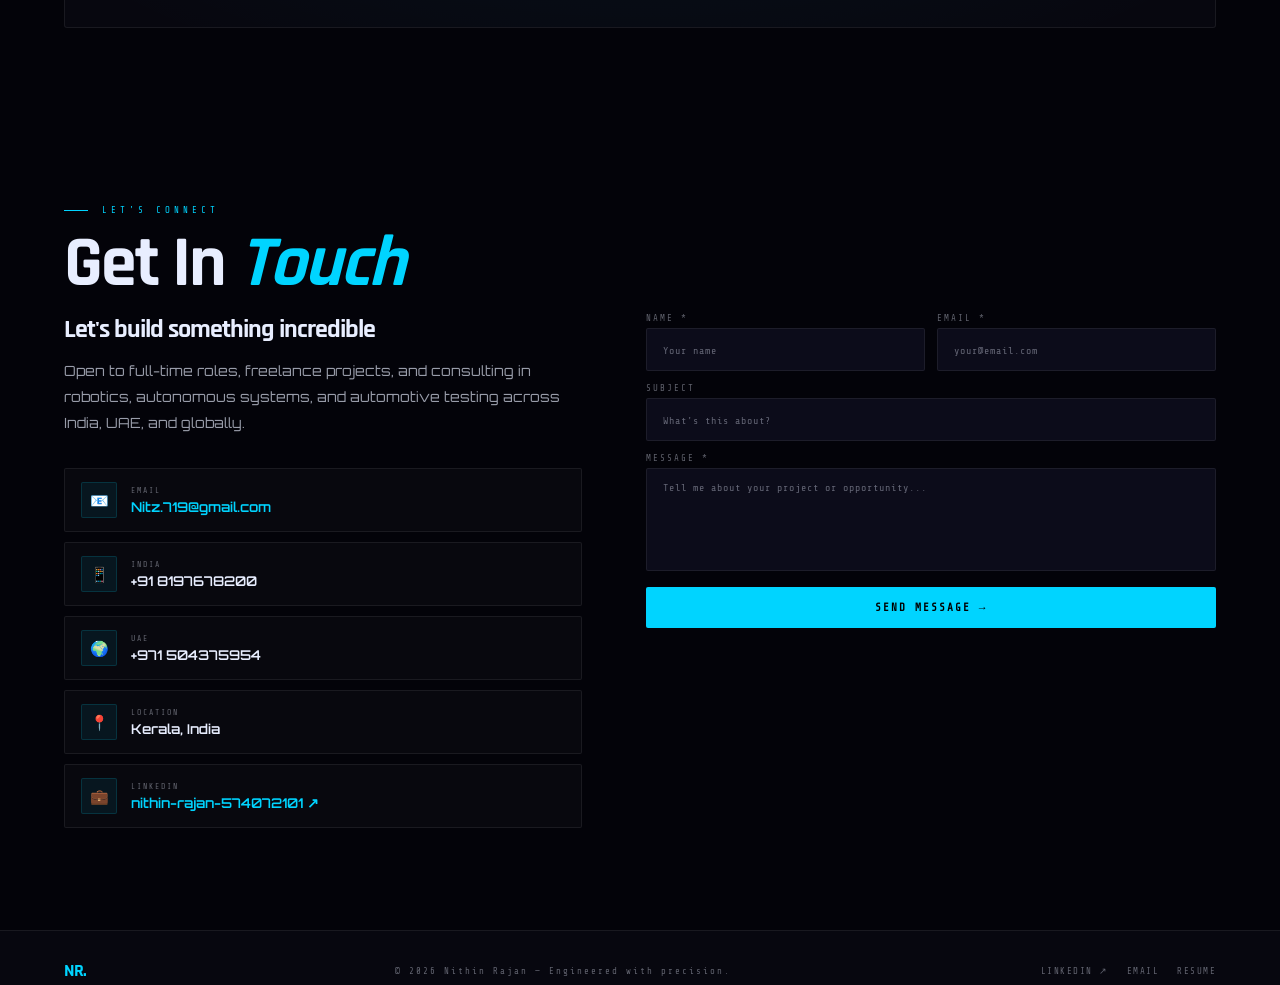
==== commit b7765d58: "Update image URLs to use raw GitHub links" ====
--- a/index.html
+++ b/index.html
@@ -959,12 +959,12 @@
         <div class="proj-slide" data-cat="robotics"
           data-title="High Payload Path Planning — Toshiba"
           data-cat-label="Robotics · Path Planning · Toshiba"
-          data-img="https://github.com/Nitz719/Nithin_Rajan_Portfolio/blob/main/images/High%20Payload%20Robot%20Arm.JPG"
+          data-img="https://raw.githubusercontent.com/Nitz719/Nithin_Rajan_Portfolio/main/images/High%20Payload%20Robot%20Arm.JPG"
           data-desc="The objective of this project was to optimize the trajectory of the Toshiba Robot Arm with a vacuum gripper to carry heavy loads without losing grip on the object. The gripping force calculation for each type of object is added to the OMPL Planner to decide whether the object can be grasped or not."
           data-tags="C++,ROS,MoveIt,OMPL,URDF,SolidWorks"
           data-details="Optimised trajectory of Toshiba Robot Arm with vacuum gripper for heavy-load handling|Gripping force calculations per object type integrated into the OMPL Planner|Vacuum gripper designed in CAD, converted to URDF, and simulated in RVIZ and Gazebo">
           <div class="proj-img-side">
-            <img src="https://github.com/Nitz719/Nithin_Rajan_Portfolio/blob/main/images/High%20Payload%20Robot%20Arm.JPG" alt="High Payload Path Planning Toshiba" loading="lazy">
+            <img src="https://raw.githubusercontent.com/Nitz719/Nithin_Rajan_Portfolio/main/images/High%20Payload%20Robot%20Arm.JPG" alt="High Payload Path Planning Toshiba" loading="lazy">
             <div class="proj-img-overlay"></div>
             <div class="proj-num-badge">10</div>
           </div>
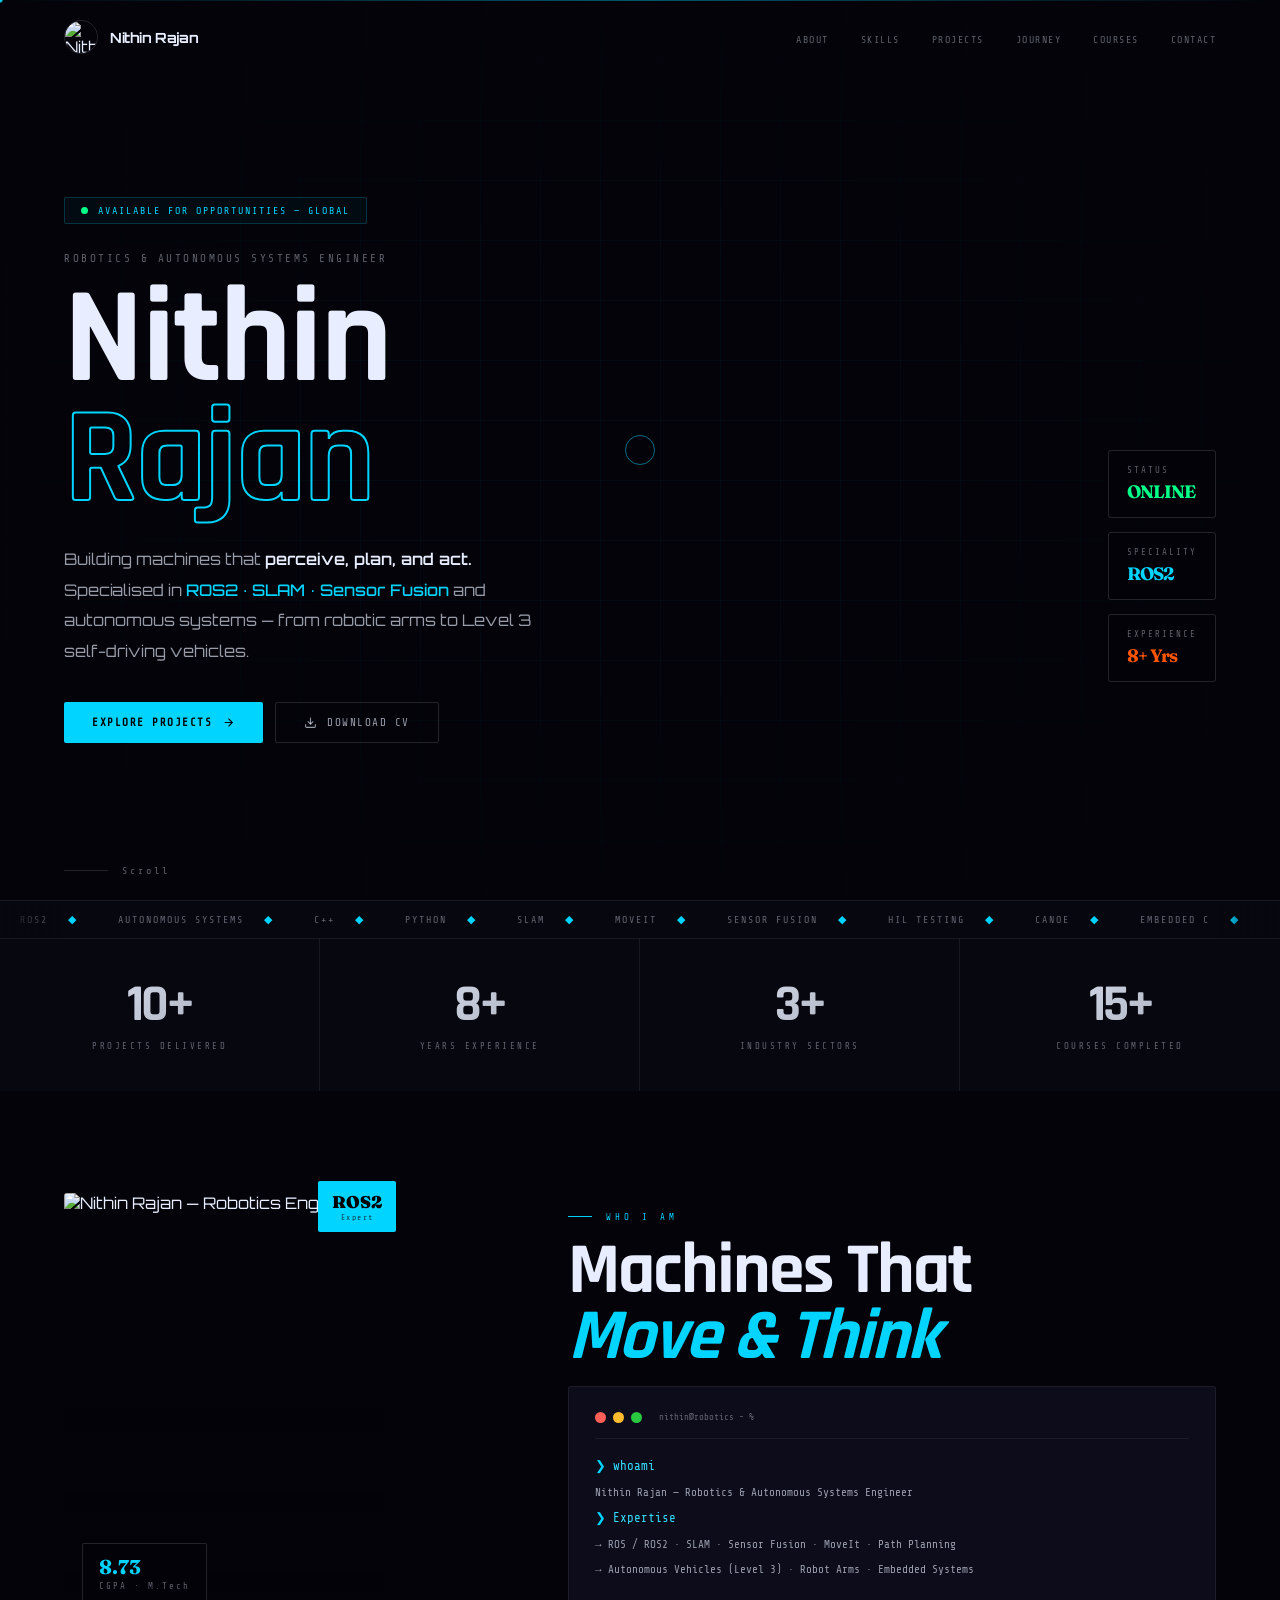
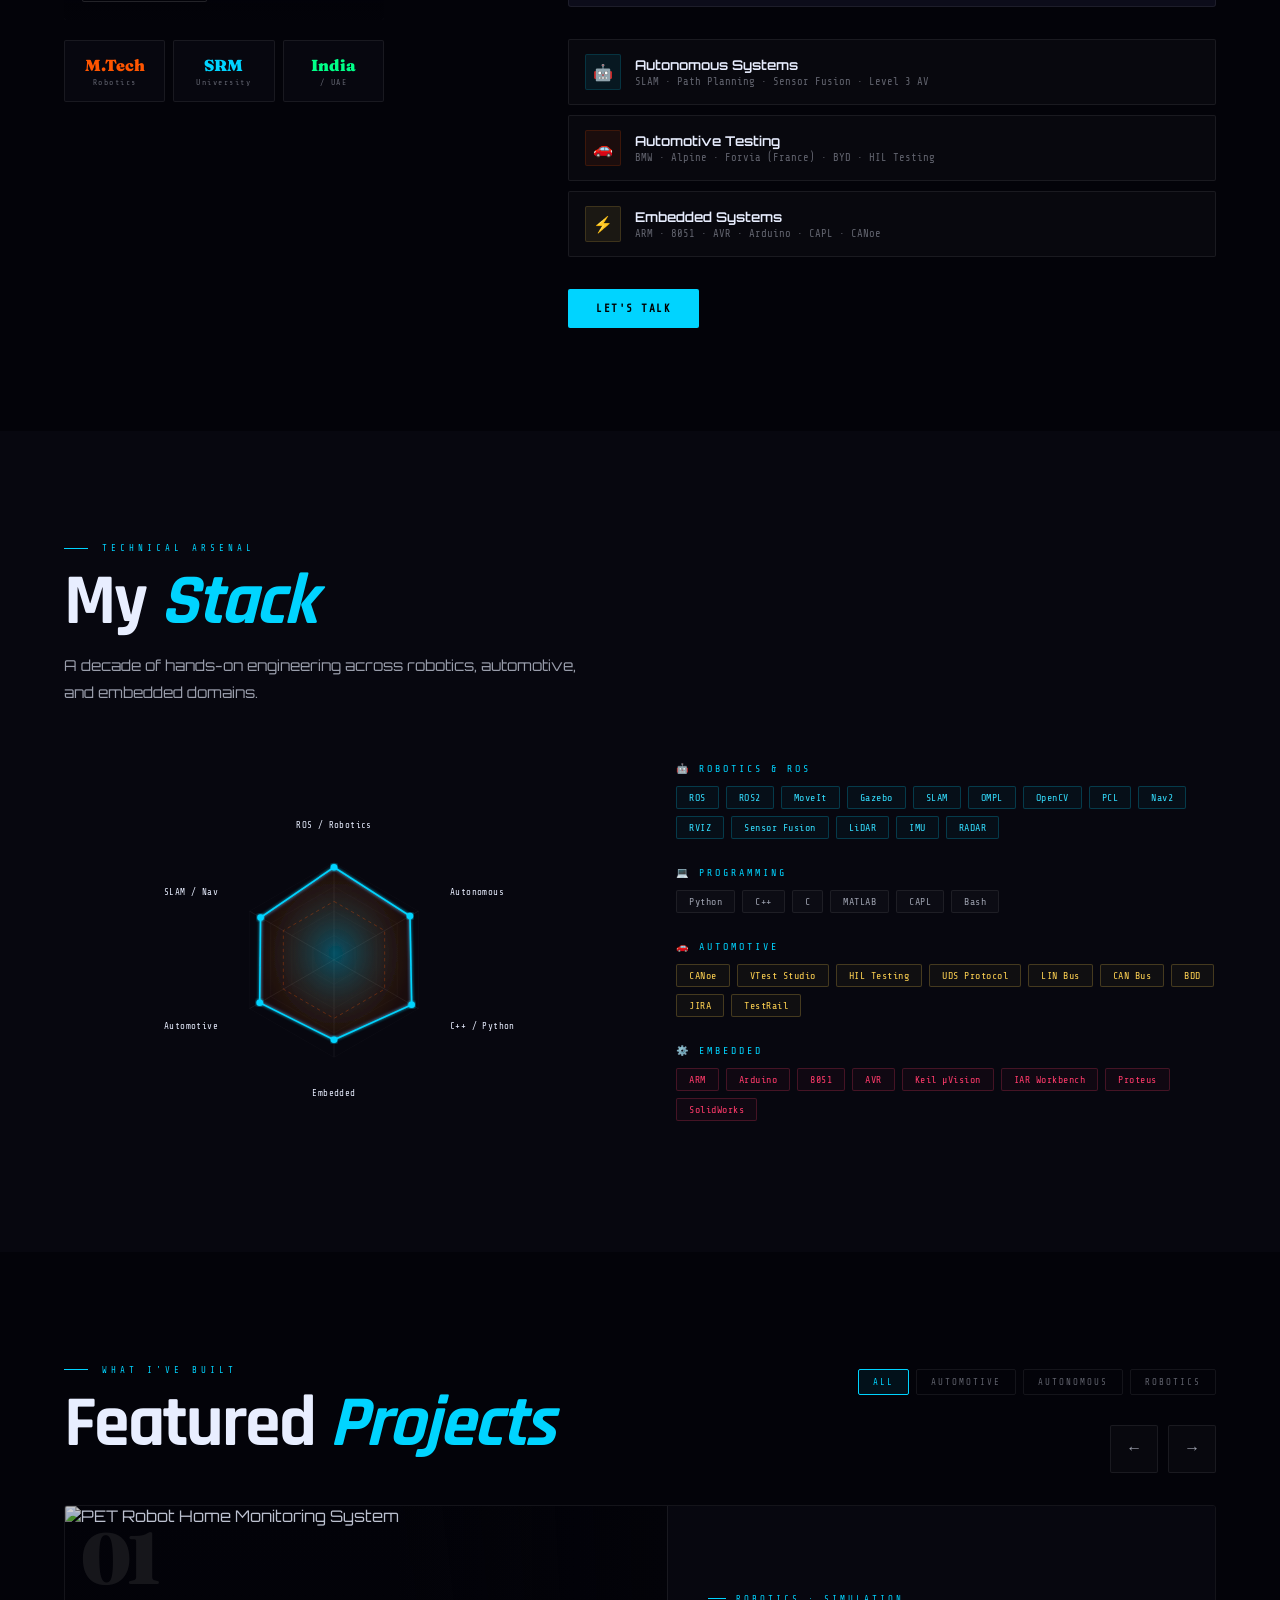
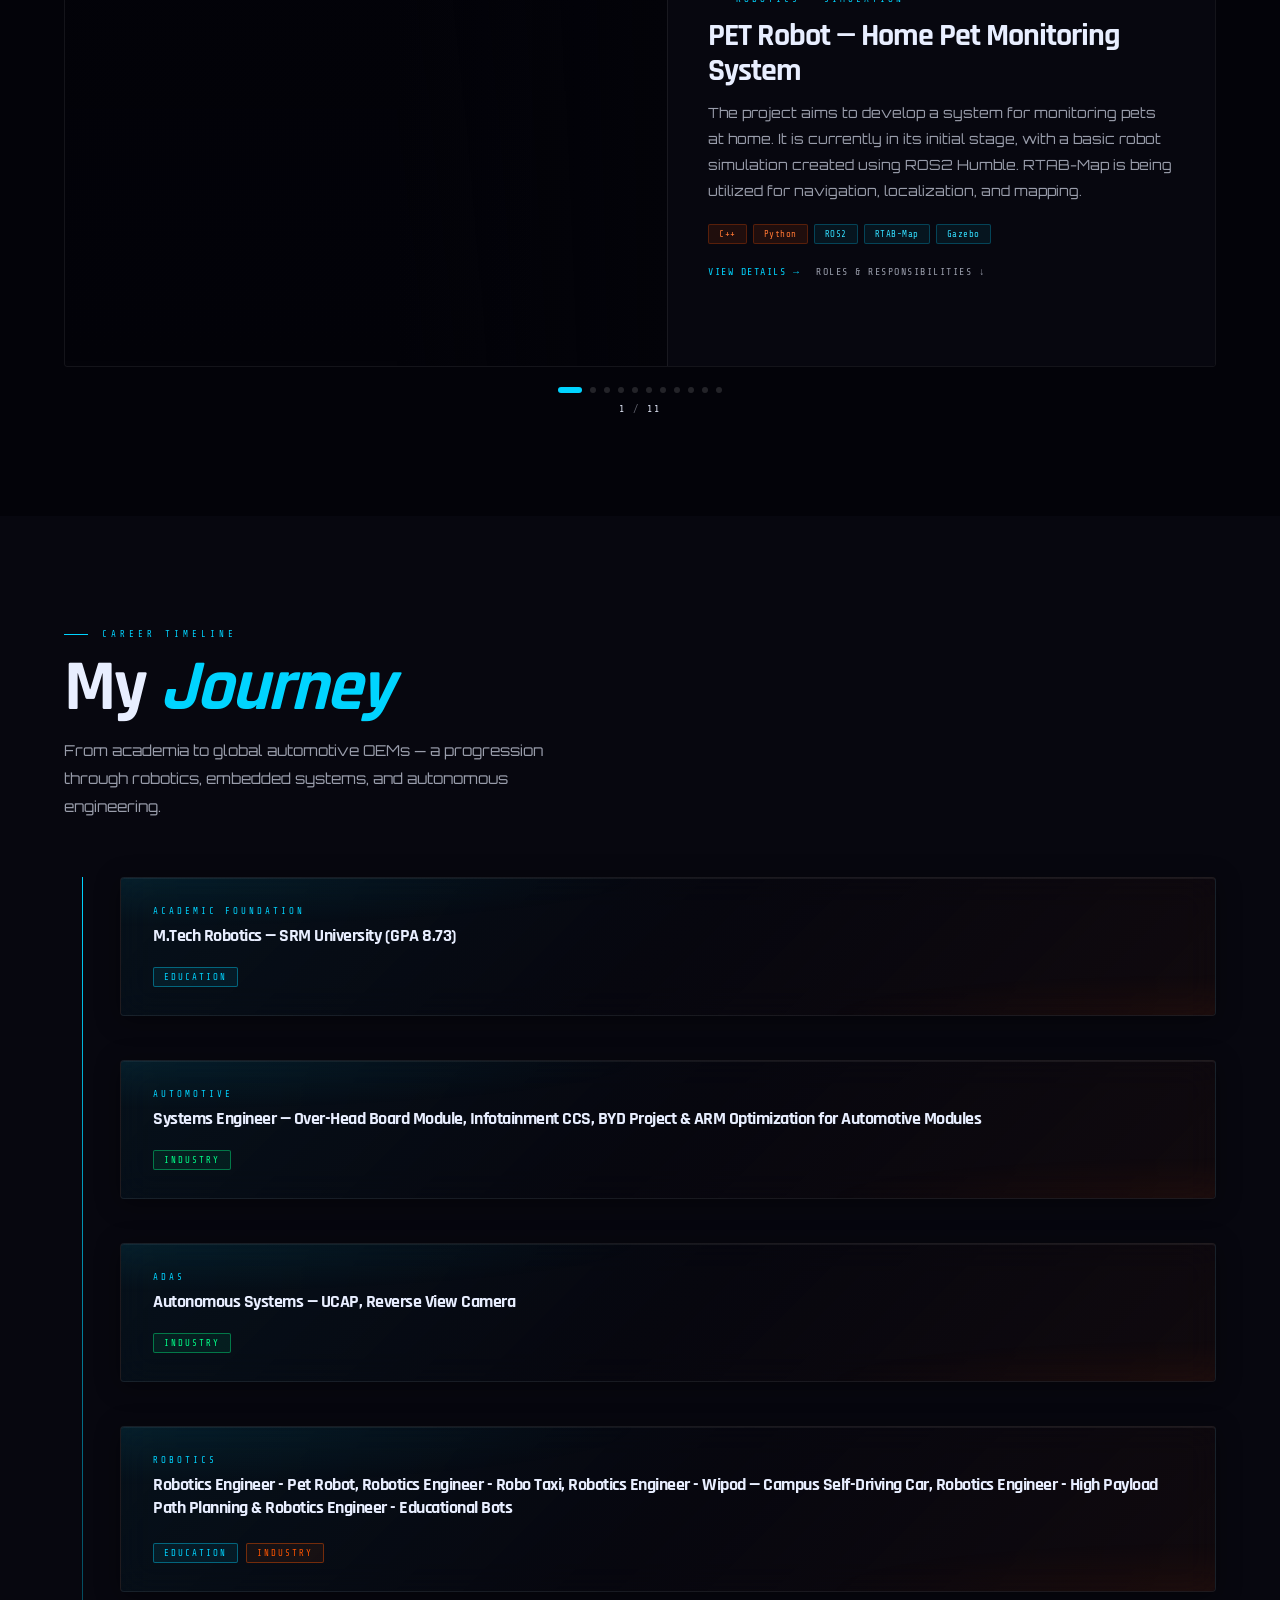
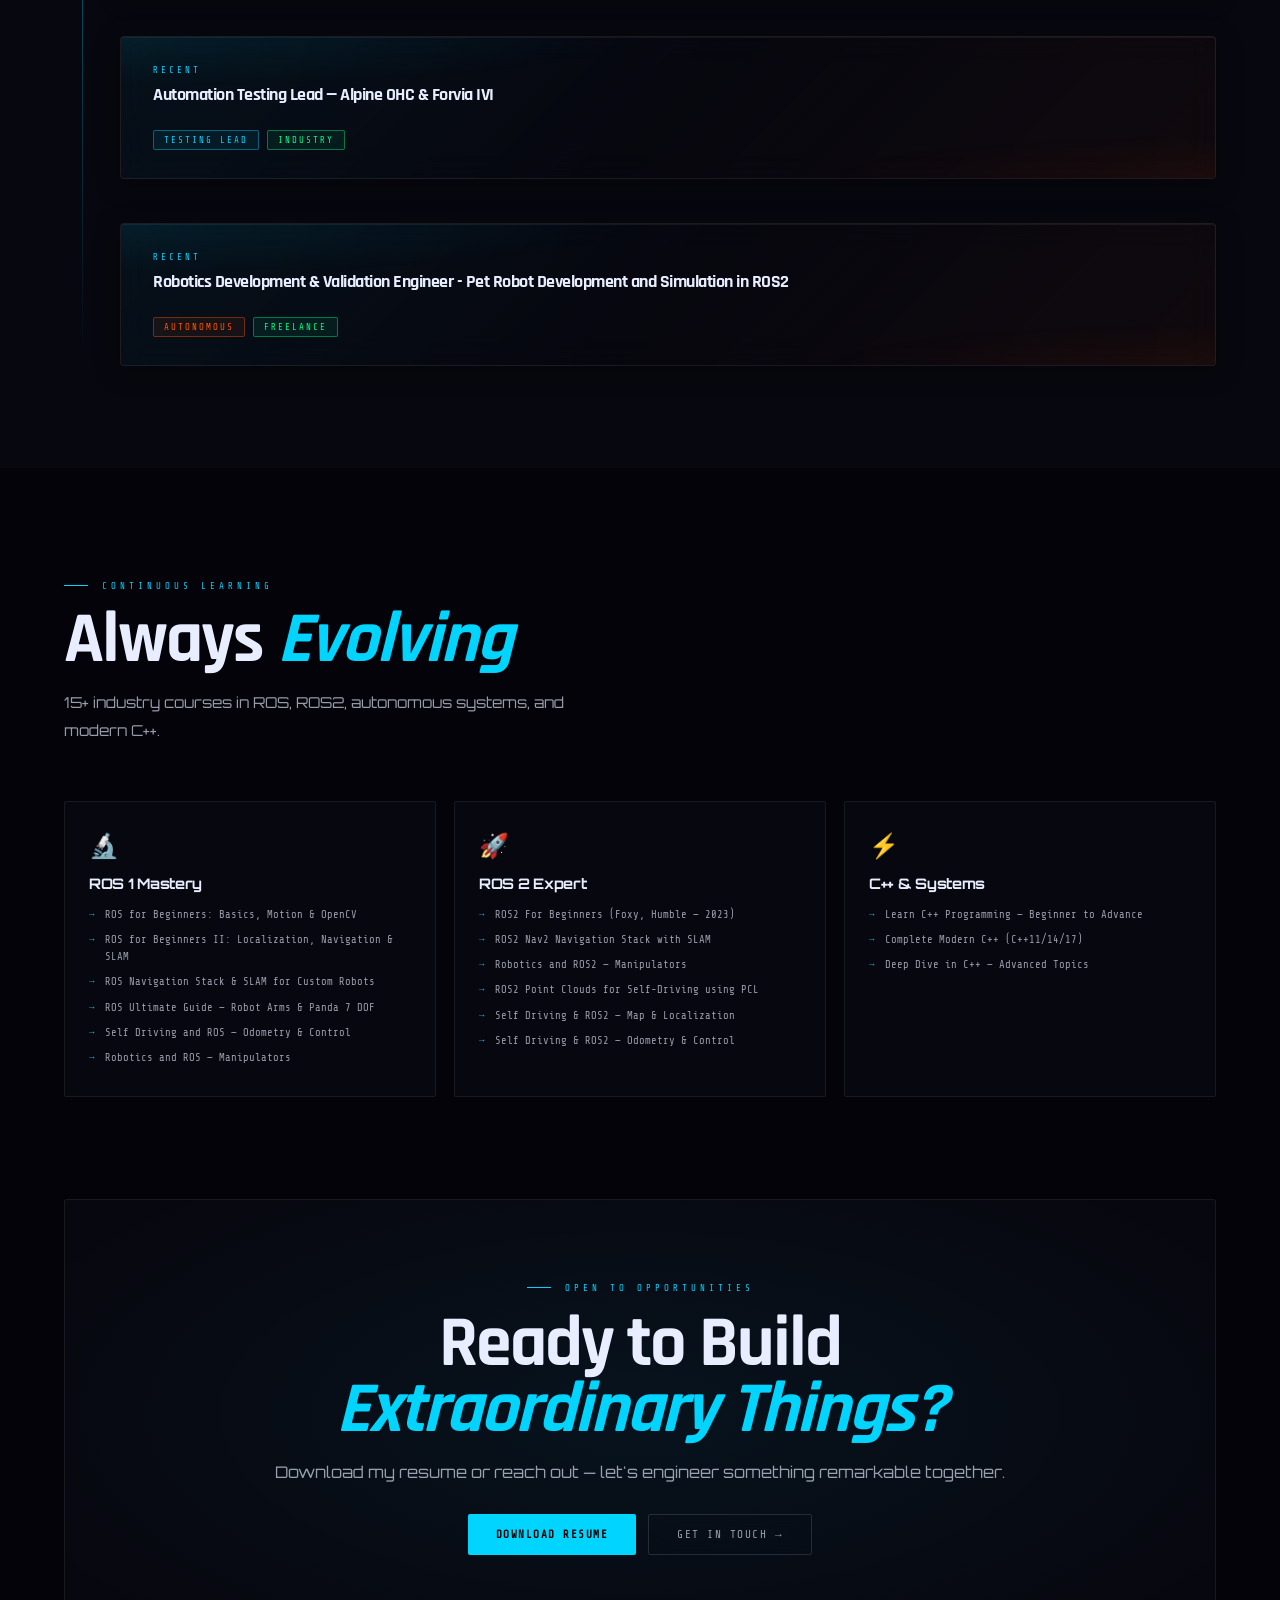
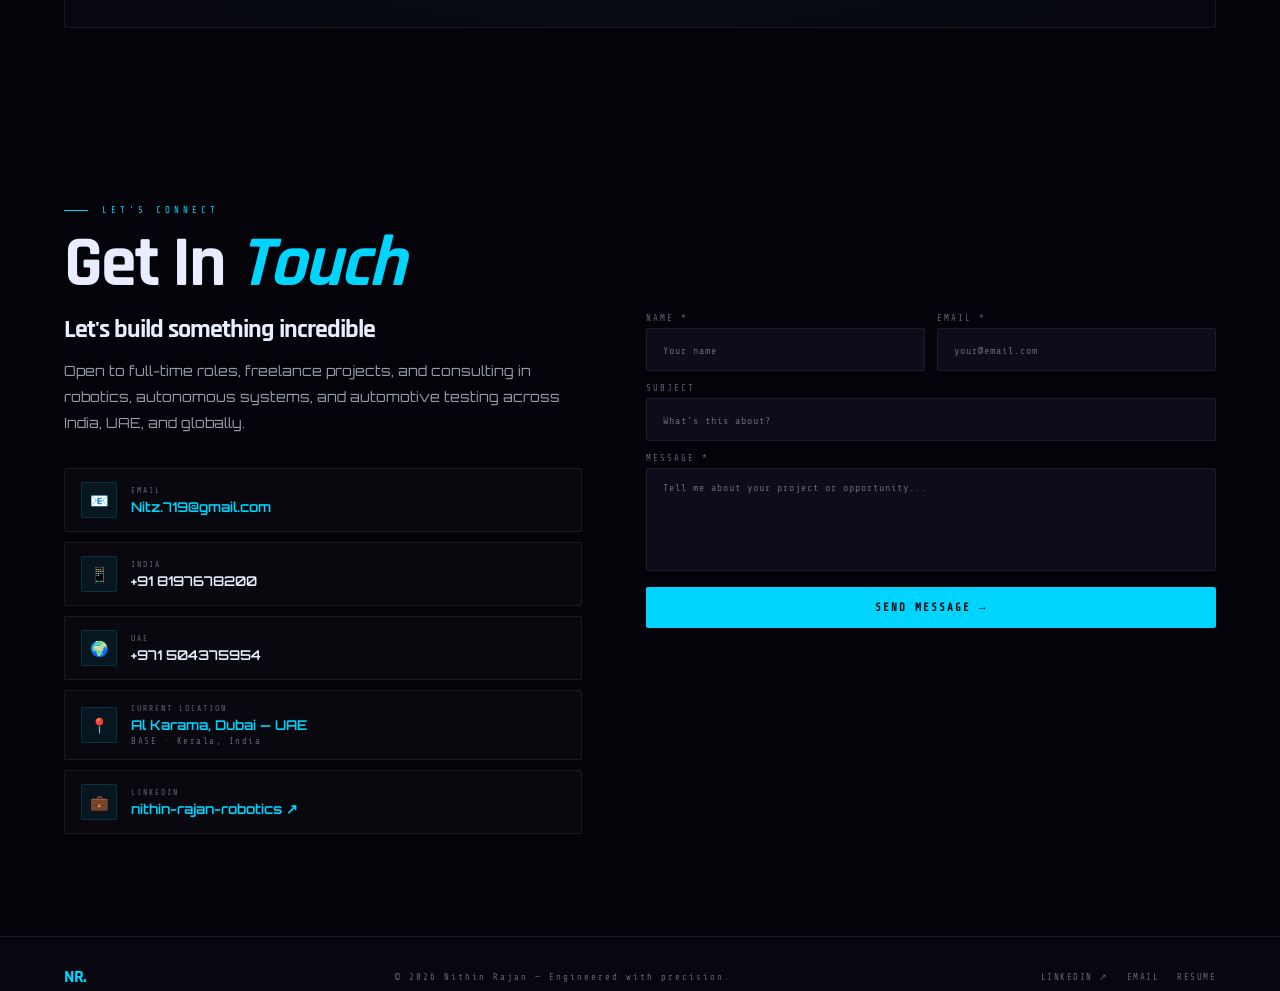
==== commit f3d0f3dc: "Update button text from 'Show Points' to 'Roles & Responsibilities'" ====
--- a/index.html
+++ b/index.html
@@ -661,7 +661,7 @@
             </div>
             <div class="proj-actions">
               <button class="proj-link" onclick="openModal(this.closest('.proj-slide'))">View Details →</button>
-              <button class="proj-link" onclick="toggleDetails(this)" style="color:var(--muted2)">Show Points ↓</button>
+              <button class="proj-link" onclick="toggleDetails(this)" style="color:var(--muted2)">Roles & Responsibilities ↓</button>
             </div>
             <div class="proj-details"><ul>
               <li>Developed a robot simulation for home pet monitoring using ROS2 Humble</li>
@@ -697,7 +697,7 @@
             </div>
             <div class="proj-actions">
               <button class="proj-link" onclick="openModal(this.closest('.proj-slide'))">View Details →</button>
-              <button class="proj-link" onclick="toggleDetails(this)" style="color:var(--muted2)">Show Points ↓</button>
+              <button class="proj-link" onclick="toggleDetails(this)" style="color:var(--muted2)">Roles & Responsibilities ↓</button>
             </div>
             <div class="proj-details"><ul>
               <li>Module controls interior lighting, hazard lights, seat belt reminders, humidity and rain sensing</li>
@@ -733,7 +733,7 @@
             </div>
             <div class="proj-actions">
               <button class="proj-link" onclick="openModal(this.closest('.proj-slide'))">View Details →</button>
-              <button class="proj-link" onclick="toggleDetails(this)" style="color:var(--muted2)">Show Points ↓</button>
+              <button class="proj-link" onclick="toggleDetails(this)" style="color:var(--muted2)">Roles & Responsibilities ↓</button>
             </div>
             <div class="proj-details"><ul>
               <li>Led ADAS/embedded intern team in sensor fusion, interfacing, calibration, and testing</li>
@@ -768,7 +768,7 @@
             </div>
             <div class="proj-actions">
               <button class="proj-link" onclick="openModal(this.closest('.proj-slide'))">View Details →</button>
-              <button class="proj-link" onclick="toggleDetails(this)" style="color:var(--muted2)">Show Points ↓</button>
+              <button class="proj-link" onclick="toggleDetails(this)" style="color:var(--muted2)">Roles & Responsibilities ↓</button>
             </div>
             <div class="proj-details"><ul>
               <li>Automotive infotainment system project for global OEM via Forvia France</li>
@@ -803,7 +803,7 @@
             </div>
             <div class="proj-actions">
               <button class="proj-link" onclick="openModal(this.closest('.proj-slide'))">View Details →</button>
-              <button class="proj-link" onclick="toggleDetails(this)" style="color:var(--muted2)">Show Points ↓</button>
+              <button class="proj-link" onclick="toggleDetails(this)" style="color:var(--muted2)">Roles & Responsibilities ↓</button>
             </div>
             <div class="proj-details"><ul>
               <li>Developed self-driving car for people transport within Wipro Bangalore campus</li>
@@ -838,7 +838,7 @@
             </div>
             <div class="proj-actions">
               <button class="proj-link" onclick="openModal(this.closest('.proj-slide'))">View Details →</button>
-              <button class="proj-link" onclick="toggleDetails(this)" style="color:var(--muted2)">Show Points ↓</button>
+              <button class="proj-link" onclick="toggleDetails(this)" style="color:var(--muted2)">Roles & Responsibilities ↓</button>
             </div>
             <div class="proj-details"><ul>
               <li>Embedded development for camera module integration in BYD automotive project</li>
@@ -874,7 +874,7 @@
             </div>
             <div class="proj-actions">
               <button class="proj-link" onclick="openModal(this.closest('.proj-slide'))">View Details →</button>
-              <button class="proj-link" onclick="toggleDetails(this)" style="color:var(--muted2)">Show Points ↓</button>
+              <button class="proj-link" onclick="toggleDetails(this)" style="color:var(--muted2)">Roles & Responsibilities ↓</button>
             </div>
             <div class="proj-details"><ul>
               <li>Offline overlay rendering pipeline for rear, panorama, trailer, and PDC camera views</li>
@@ -909,7 +909,7 @@
             </div>
             <div class="proj-actions">
               <button class="proj-link" onclick="openModal(this.closest('.proj-slide'))">View Details →</button>
-              <button class="proj-link" onclick="toggleDetails(this)" style="color:var(--muted2)">Show Points ↓</button>
+              <button class="proj-link" onclick="toggleDetails(this)" style="color:var(--muted2)">Roles & Responsibilities ↓</button>
             </div>
             <div class="proj-details"><ul>
               <li>Developed online rendering pipeline for real-time camera views in UCAP parking system</li>
@@ -945,7 +945,7 @@
             </div>
             <div class="proj-actions">
               <button class="proj-link" onclick="openModal(this.closest('.proj-slide'))">View Details →</button>
-              <button class="proj-link" onclick="toggleDetails(this)" style="color:var(--muted2)">Show Points ↓</button>
+              <button class="proj-link" onclick="toggleDetails(this)" style="color:var(--muted2)">Roles & Responsibilities ↓</button>
             </div>
             <div class="proj-details"><ul>
               <li>Optimized computational performance using ARM NEON SIMD instructions</li>
@@ -980,7 +980,7 @@
             </div>
             <div class="proj-actions">
               <button class="proj-link" onclick="openModal(this.closest('.proj-slide'))">View Details →</button>
-              <button class="proj-link" onclick="toggleDetails(this)" style="color:var(--muted2)">Show Points ↓</button>
+              <button class="proj-link" onclick="toggleDetails(this)" style="color:var(--muted2)">Roles & Responsibilities ↓</button>
             </div>
             <div class="proj-details"><ul>
               <li>Optimised trajectory of Toshiba Robot Arm with vacuum gripper for heavy-load tasks</li>
@@ -1016,7 +1016,7 @@
             </div>
             <div class="proj-actions">
               <button class="proj-link" onclick="openModal(this.closest('.proj-slide'))">View Details →</button>
-              <button class="proj-link" onclick="toggleDetails(this)" style="color:var(--muted2)">Show Points ↓</button>
+              <button class="proj-link" onclick="toggleDetails(this)" style="color:var(--muted2)">Roles & Responsibilities ↓</button>
             </div>
             <div class="proj-details"><ul>
               <li>Built robotic arms, drones, and mobile robots for academic and training use</li>
@@ -1198,11 +1198,15 @@
           </a>
           <div class="clink" style="cursor:default">
             <div class="clink-icon">📍</div>
-            <div><div class="clink-lab">LOCATION</div><div class="clink-val">Kerala, India</div></div>
-          </div>
-          <a class="clink" href="https://linkedin.com/in/nithin-rajan-574072101/" target="_blank" rel="noopener noreferrer">
+            <div>
+              <div class="clink-lab">CURRENT LOCATION</div>
+              <div class="clink-val cy">Al Karama, Dubai — UAE</div>
+              <div style="font-family:'Share Tech Mono',monospace;font-size:9px;letter-spacing:1.5px;color:var(--muted);margin-top:3px">BASE · Kerala, India</div>
+            </div>
+          </div>
+          <a class="clink" href="https://www.linkedin.com/in/nithin-rajan-robotics/" target="_blank" rel="noopener noreferrer">
             <div class="clink-icon">💼</div>
-            <div><div class="clink-lab">LINKEDIN</div><div class="clink-val cy">nithin-rajan-574072101 ↗</div></div>
+            <div><div class="clink-lab">LINKEDIN</div><div class="clink-val cy">nithin-rajan-robotics ↗</div></div>
           </a>
         </div>
       </div>
@@ -1240,7 +1244,7 @@
   <div class="footer-brand">NR.</div>
   <div class="footer-copy">© 2026 Nithin Rajan — Engineered with precision.</div>
   <div class="footer-links">
-    <a href="https://linkedin.com/in/nithin-rajan-574072101/" target="_blank" rel="noopener noreferrer">LinkedIn ↗</a>
+    <a href="https://www.linkedin.com/in/nithin-rajan-robotics/" target="_blank" rel="noopener noreferrer">LinkedIn ↗</a>
     <a href="mailto:Nitz.719@gmail.com">Email</a>
     <a href="https://raw.githubusercontent.com/Nitz719/Nithin_Rajan_Portfolio/main/Nithin_Rajan_Resume.pdf" download>Resume</a>
   </div>
@@ -1561,7 +1565,7 @@
   const details = btn.parentElement.nextElementSibling;
   if (!details) return;
   const open = details.classList.toggle('open');
-  btn.textContent = open ? 'Hide Points ↑' : 'Show Points ↓';
+  btn.textContent = open ? 'Hide Roles & Responsibilities ↑' : 'Roles & Responsibilities ↓';
 }
 
 /* ── MODAL ── */
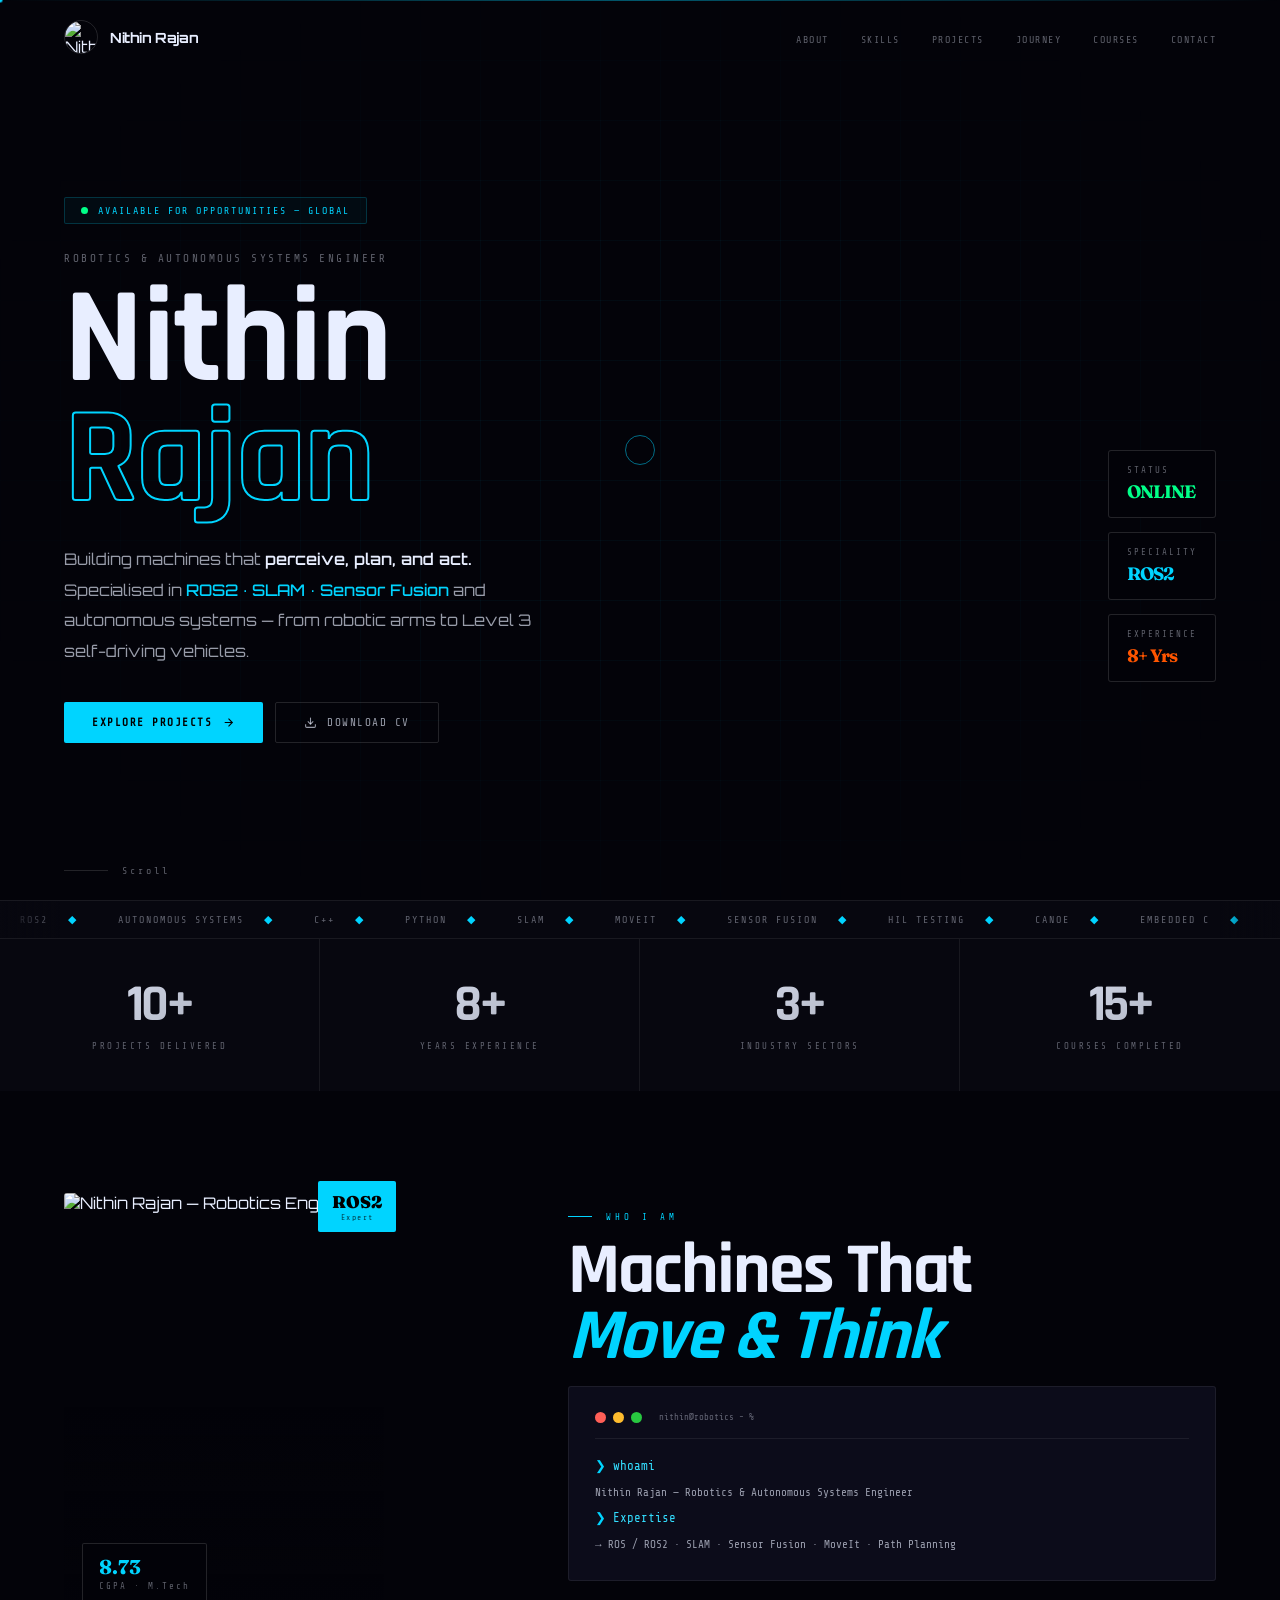
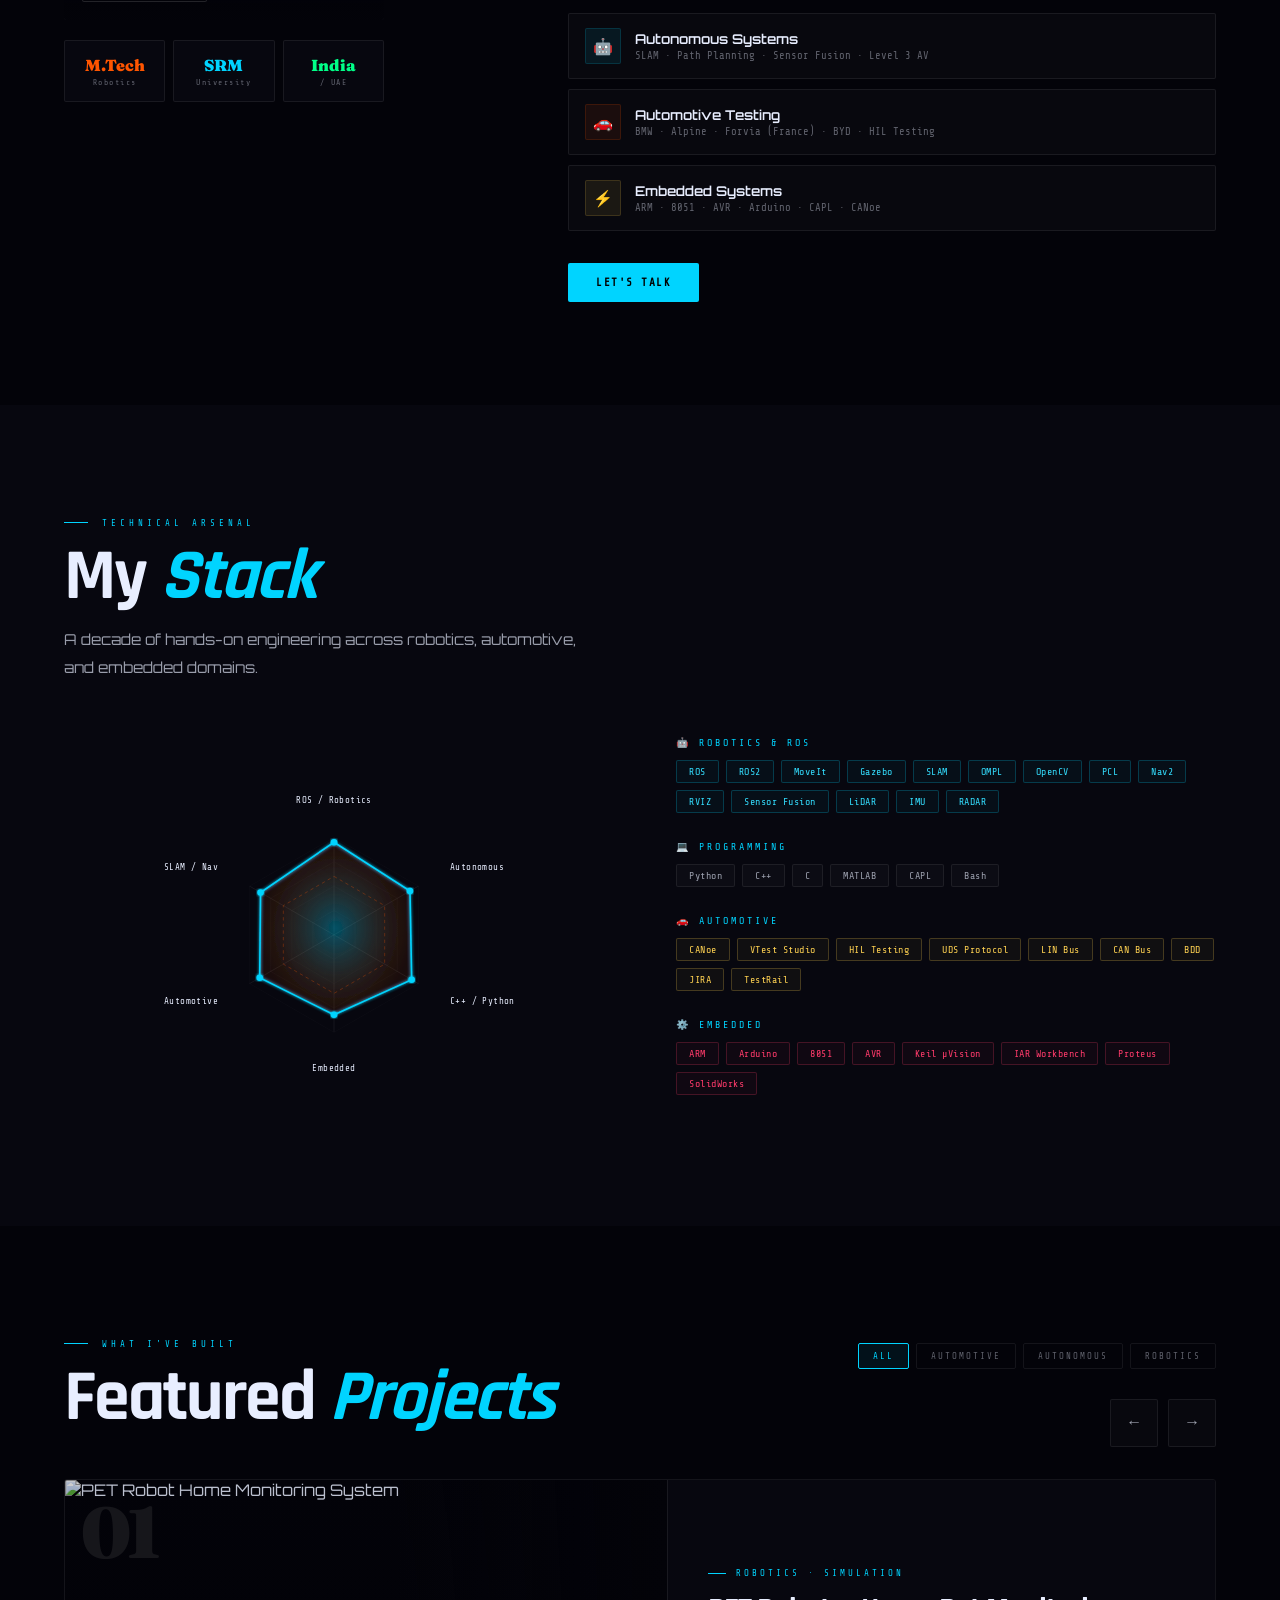
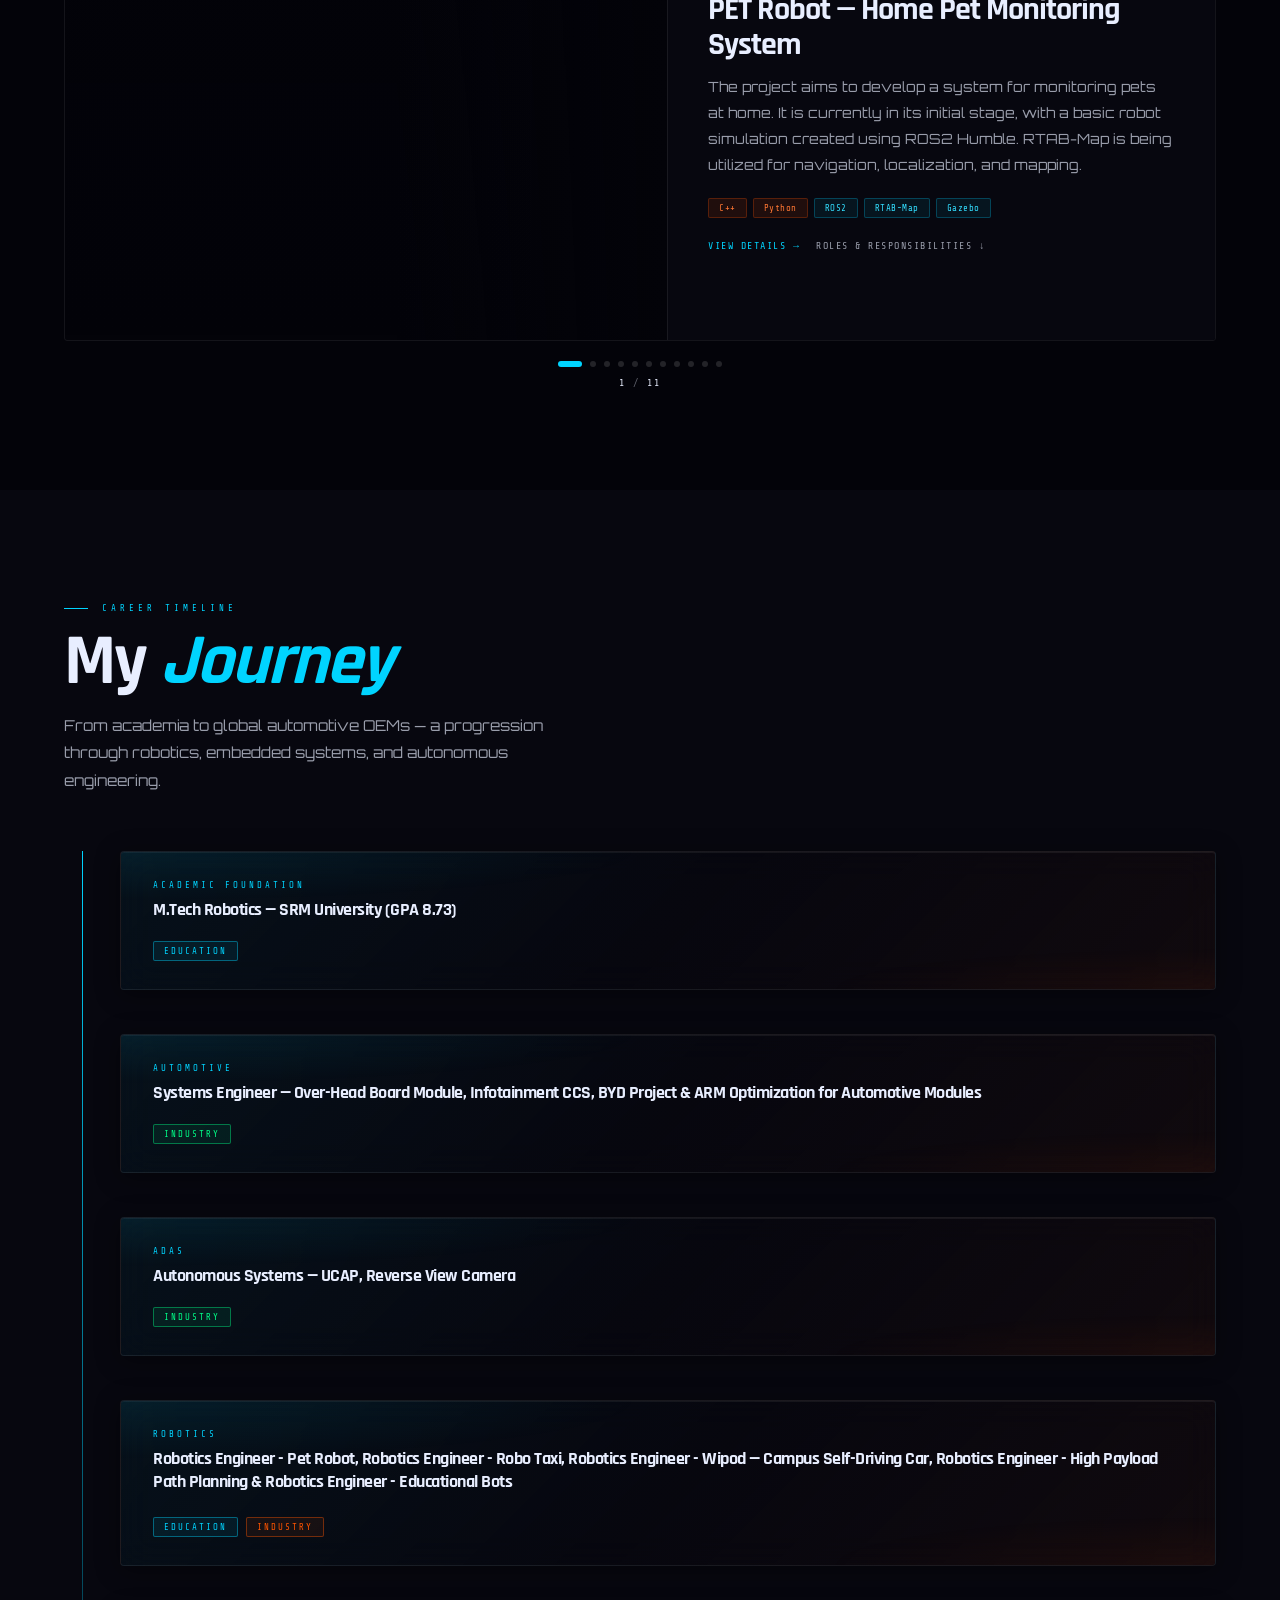
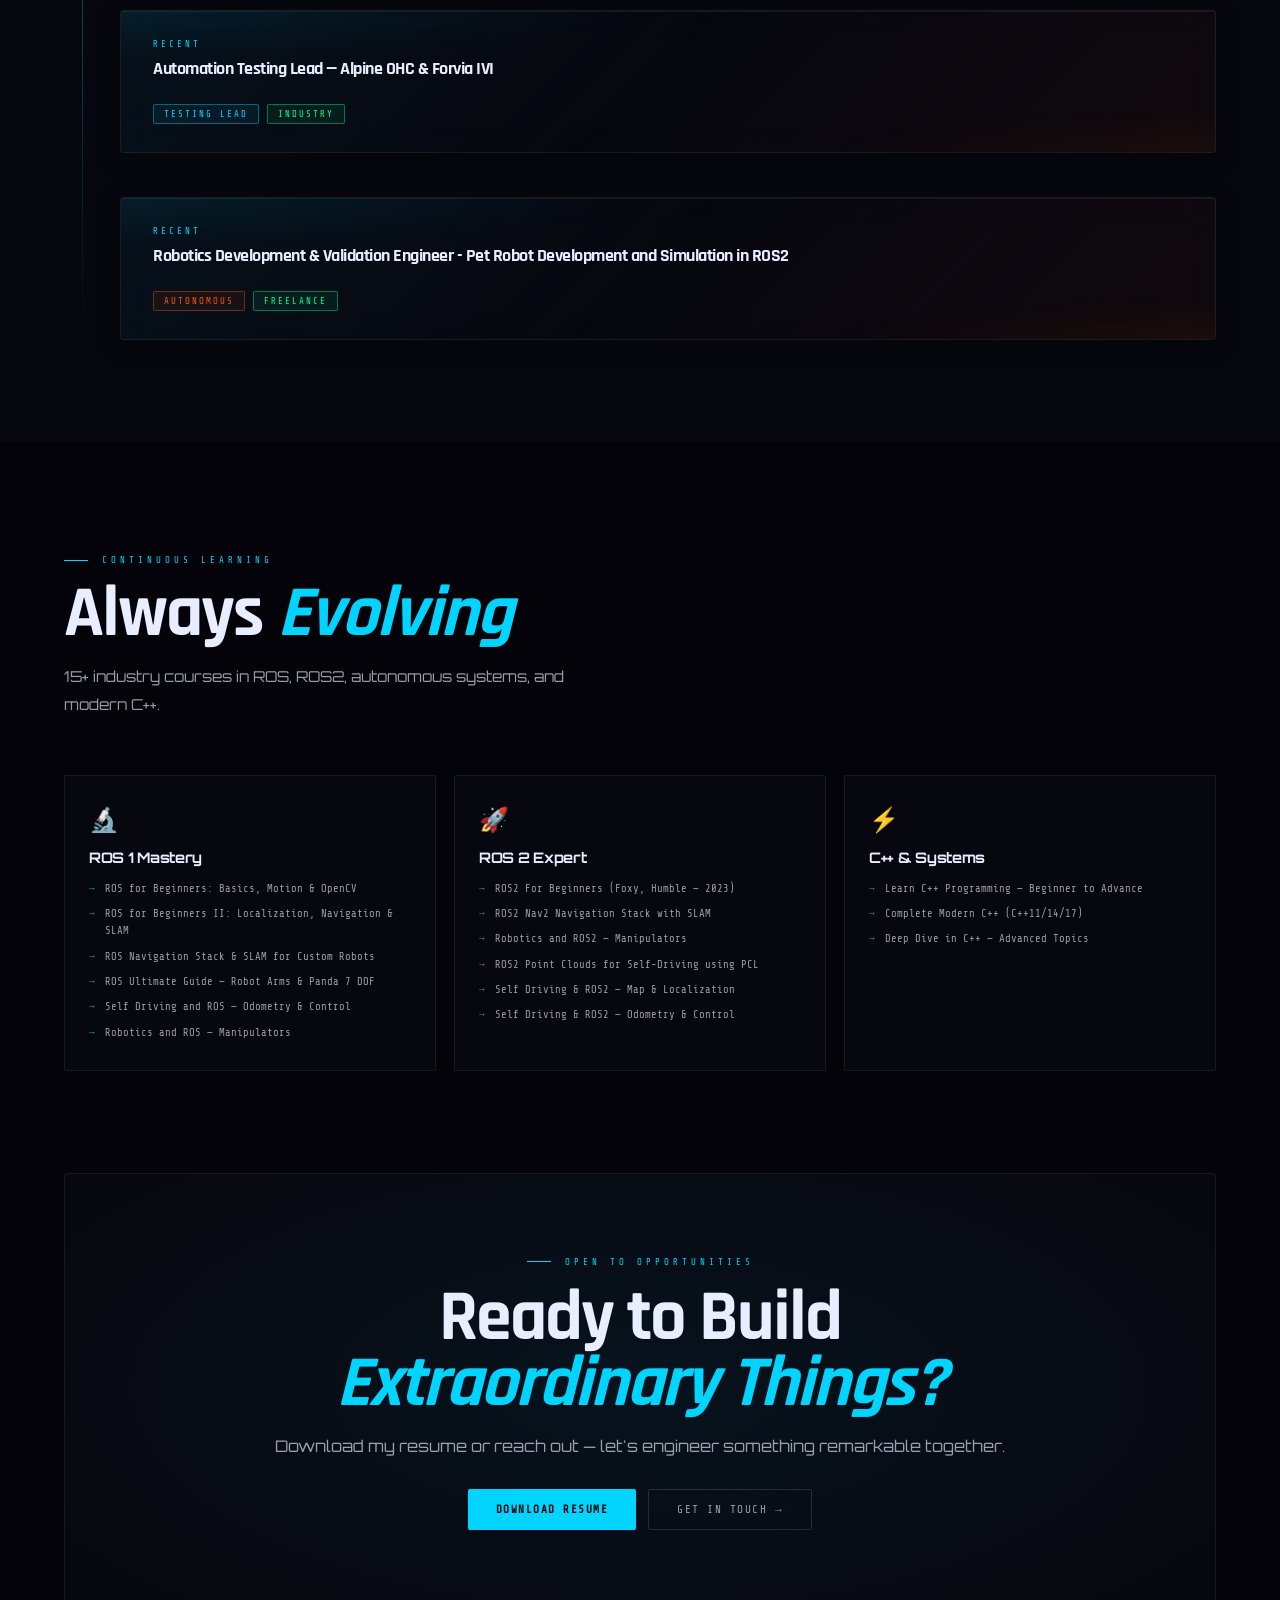
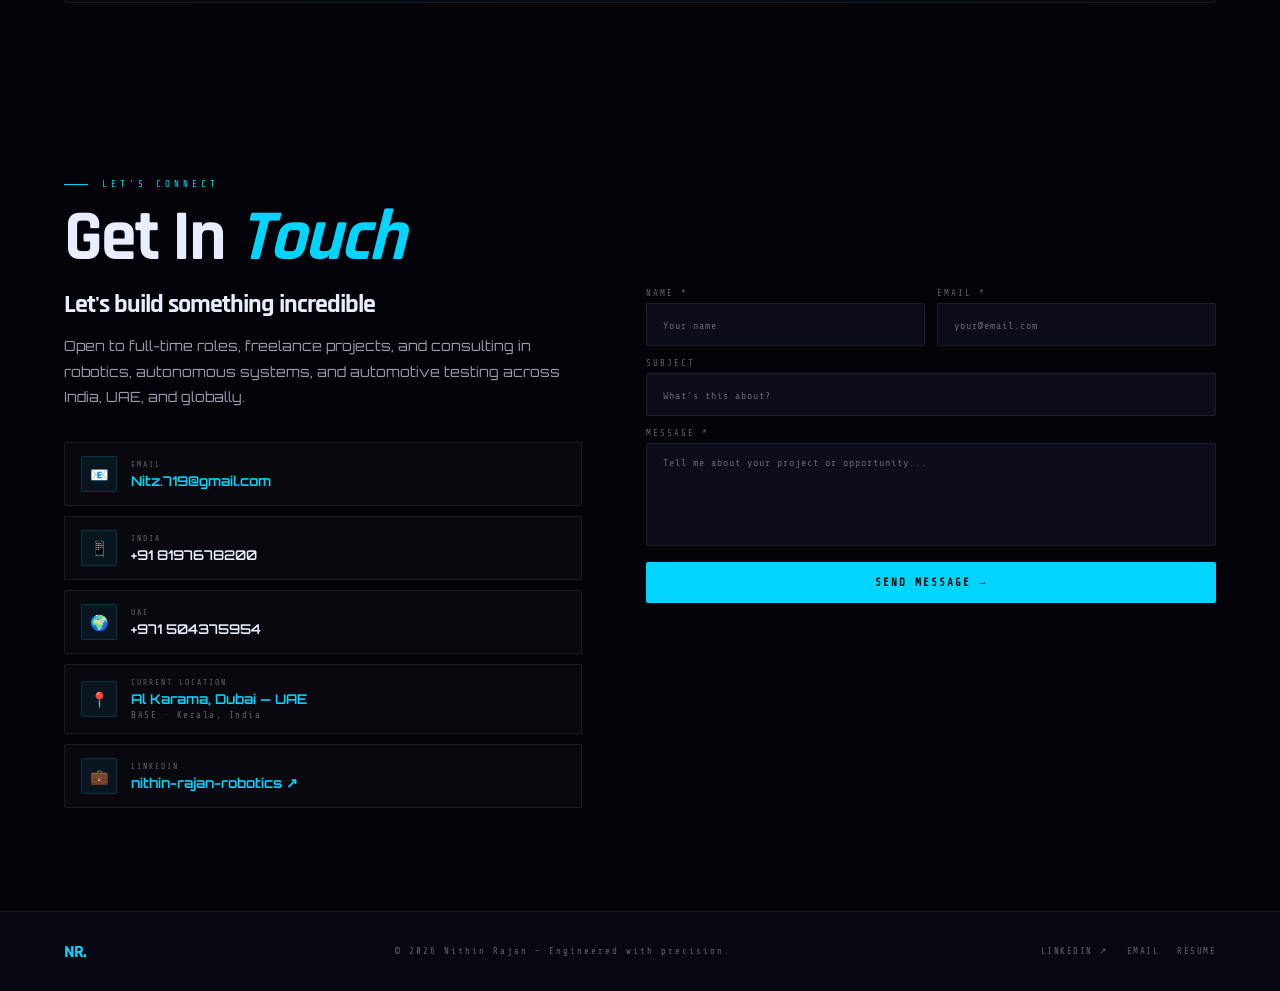
==== commit 3e7c556c: "Improve modal image styling and responsiveness Updated modal image styles for better responsiveness " ====
--- a/index.html
+++ b/index.html
@@ -355,7 +355,7 @@
 .modal-close:hover{border-color:var(--cy);color:var(--cy)}
 .modal-cat{font-family:'Share Tech Mono',monospace;font-size:9px;letter-spacing:3px;color:var(--cy);text-transform:uppercase;margin-bottom:10px}
 .modal-title{font-family:'Fraunces',serif;font-weight:800;font-size:clamp(20px,3vw,28px);letter-spacing:-1px;margin-bottom:16px}
-.modal-img{width:100%;height:200px;object-fit:cover;border-radius:2px;border:1px solid var(--bd);margin-bottom:20px}
+.modal-img{width:100%;height:auto;max-height:420px;object-fit:contain;object-position:center;border-radius:2px;border:1px solid var(--bd);margin-bottom:20px;background:rgba(0,0,0,0.3)}
 .modal-desc{font-size:clamp(12px,1.5vw,14px);color:var(--muted2);line-height:1.9;margin-bottom:18px}
 .modal-tags{display:flex;flex-wrap:wrap;gap:6px}
 
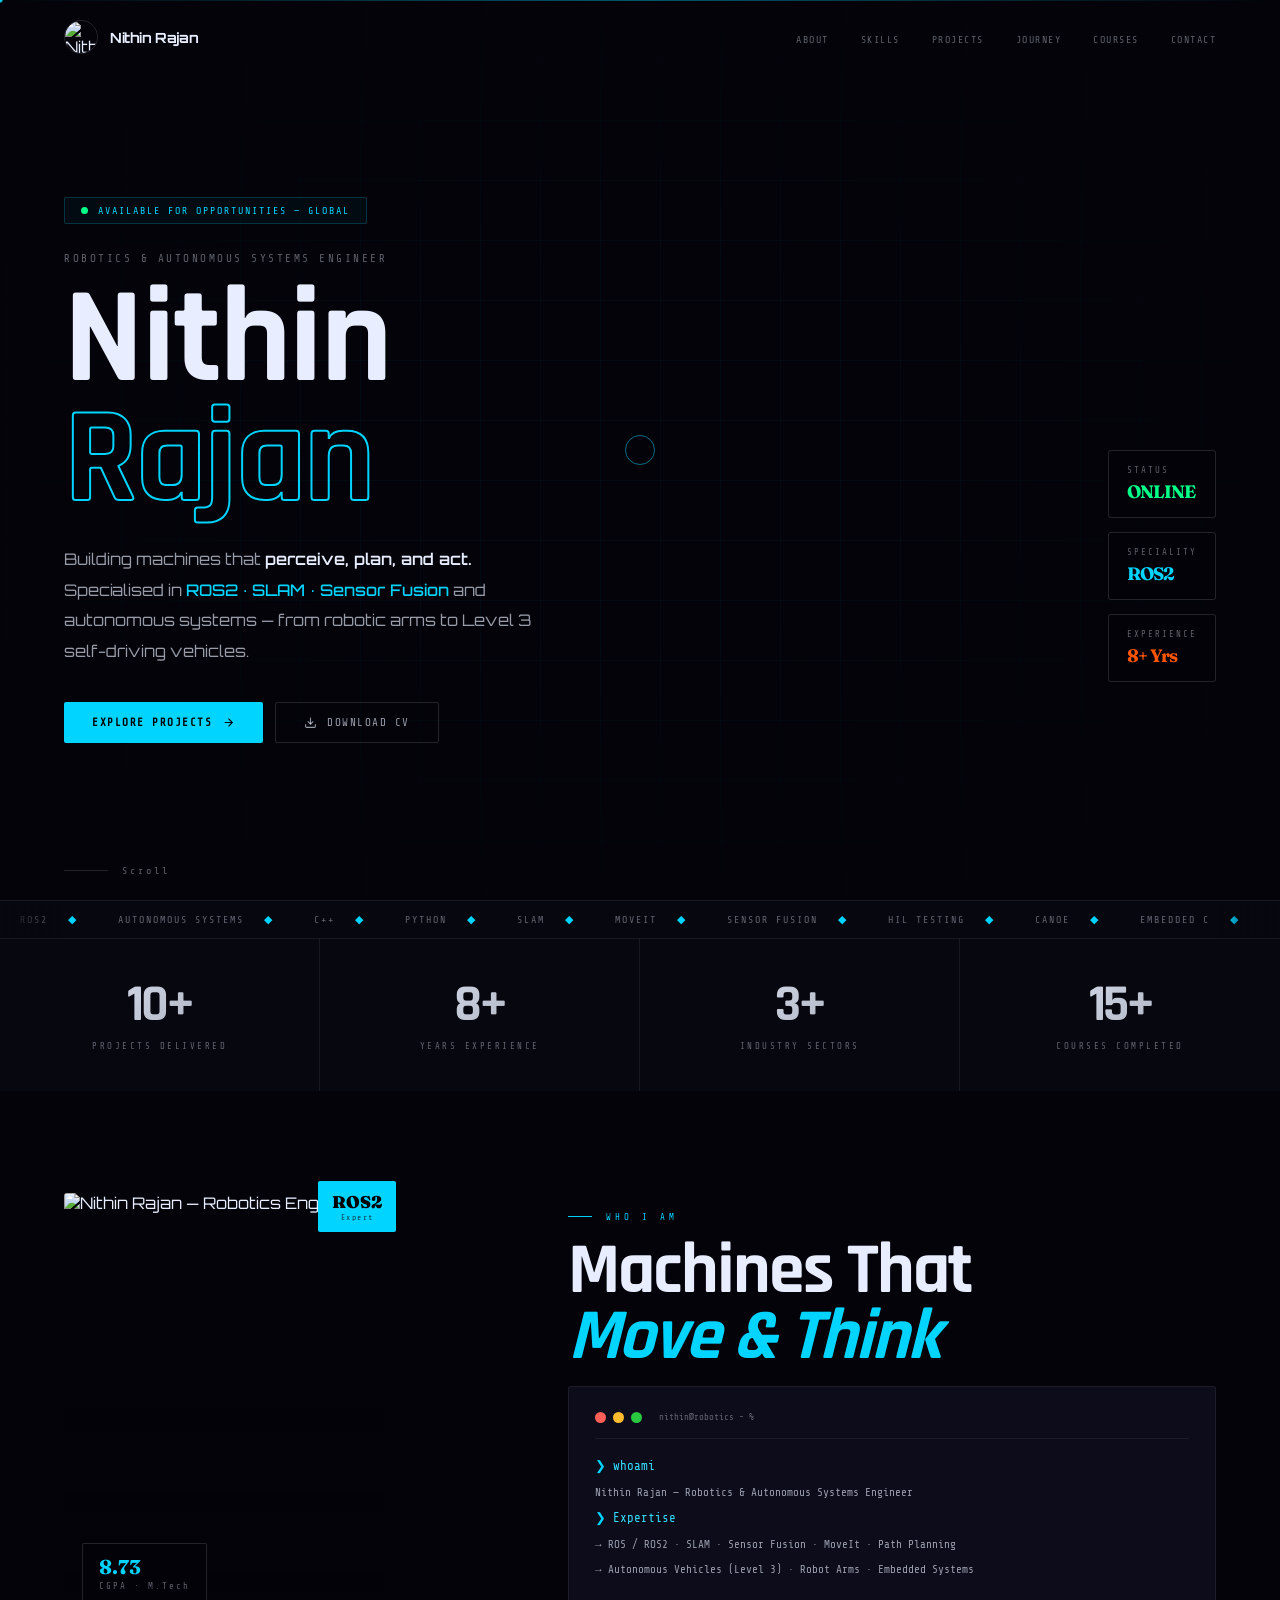
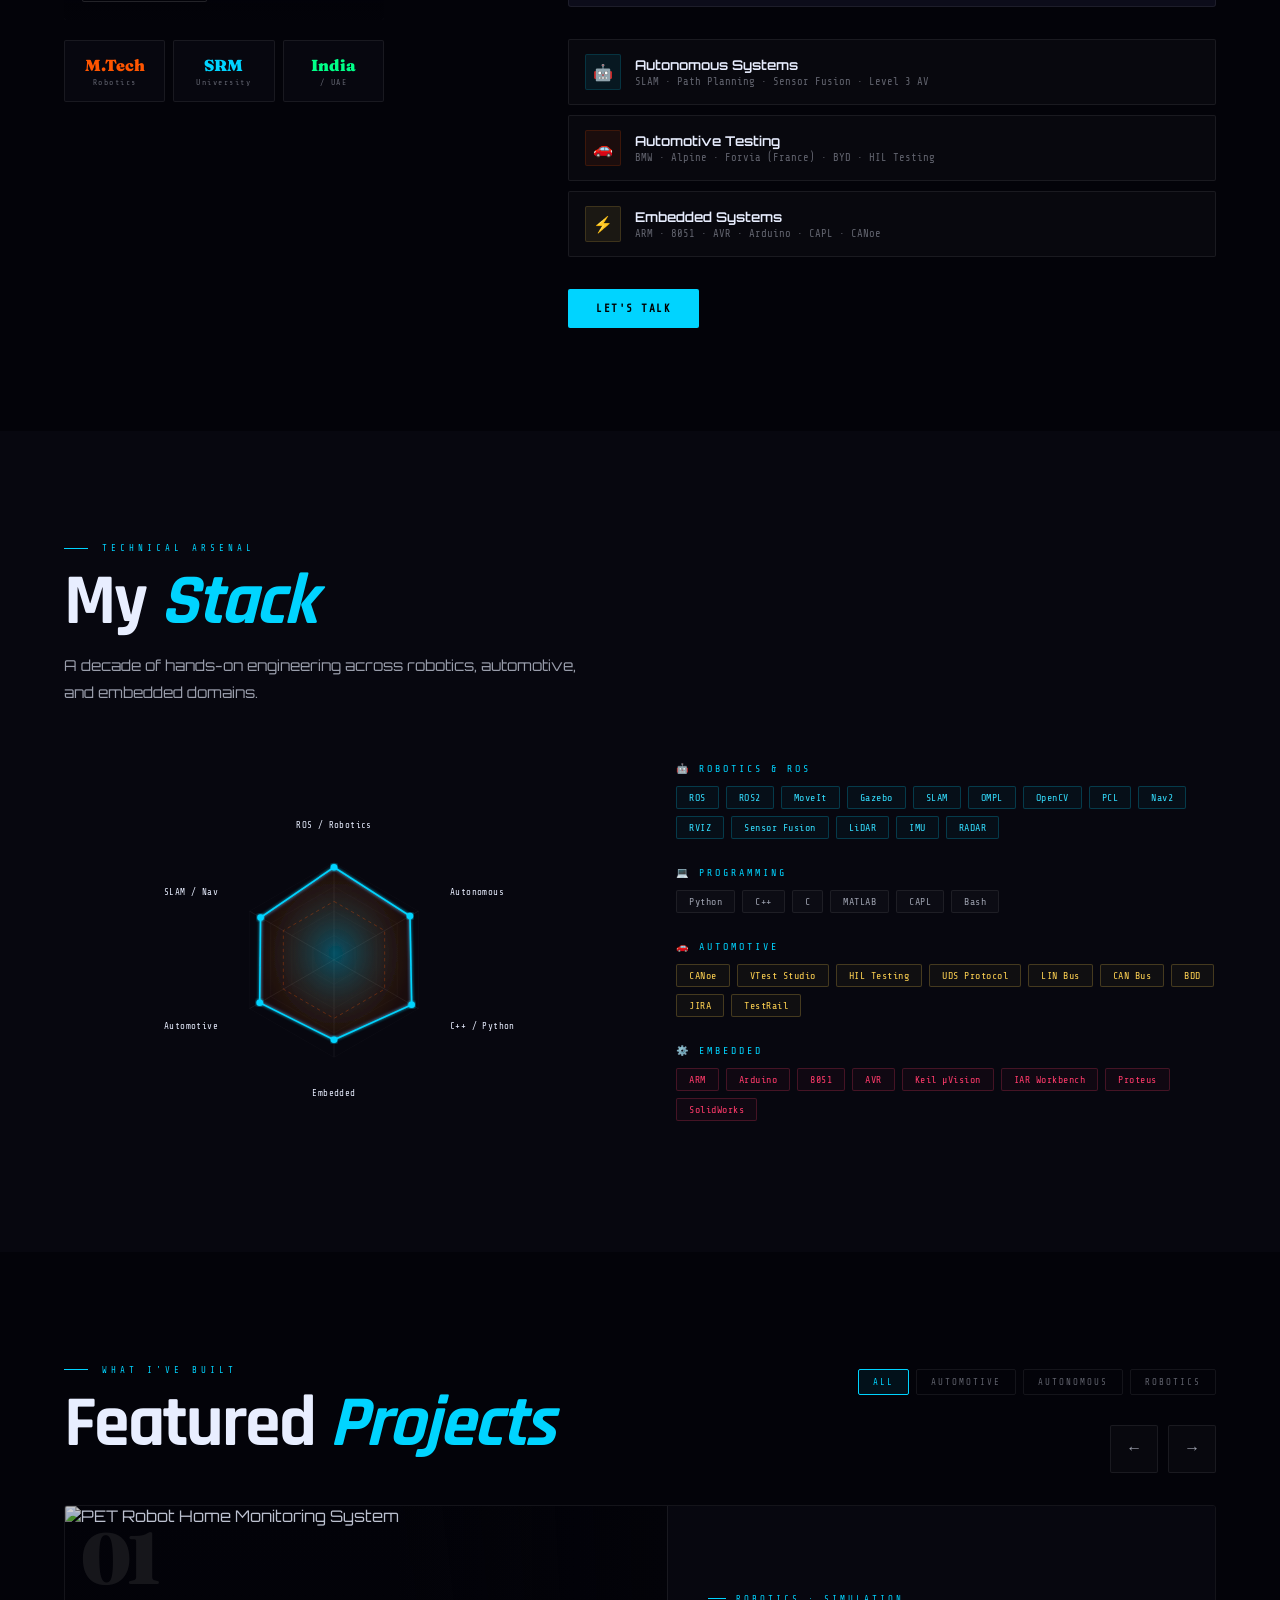
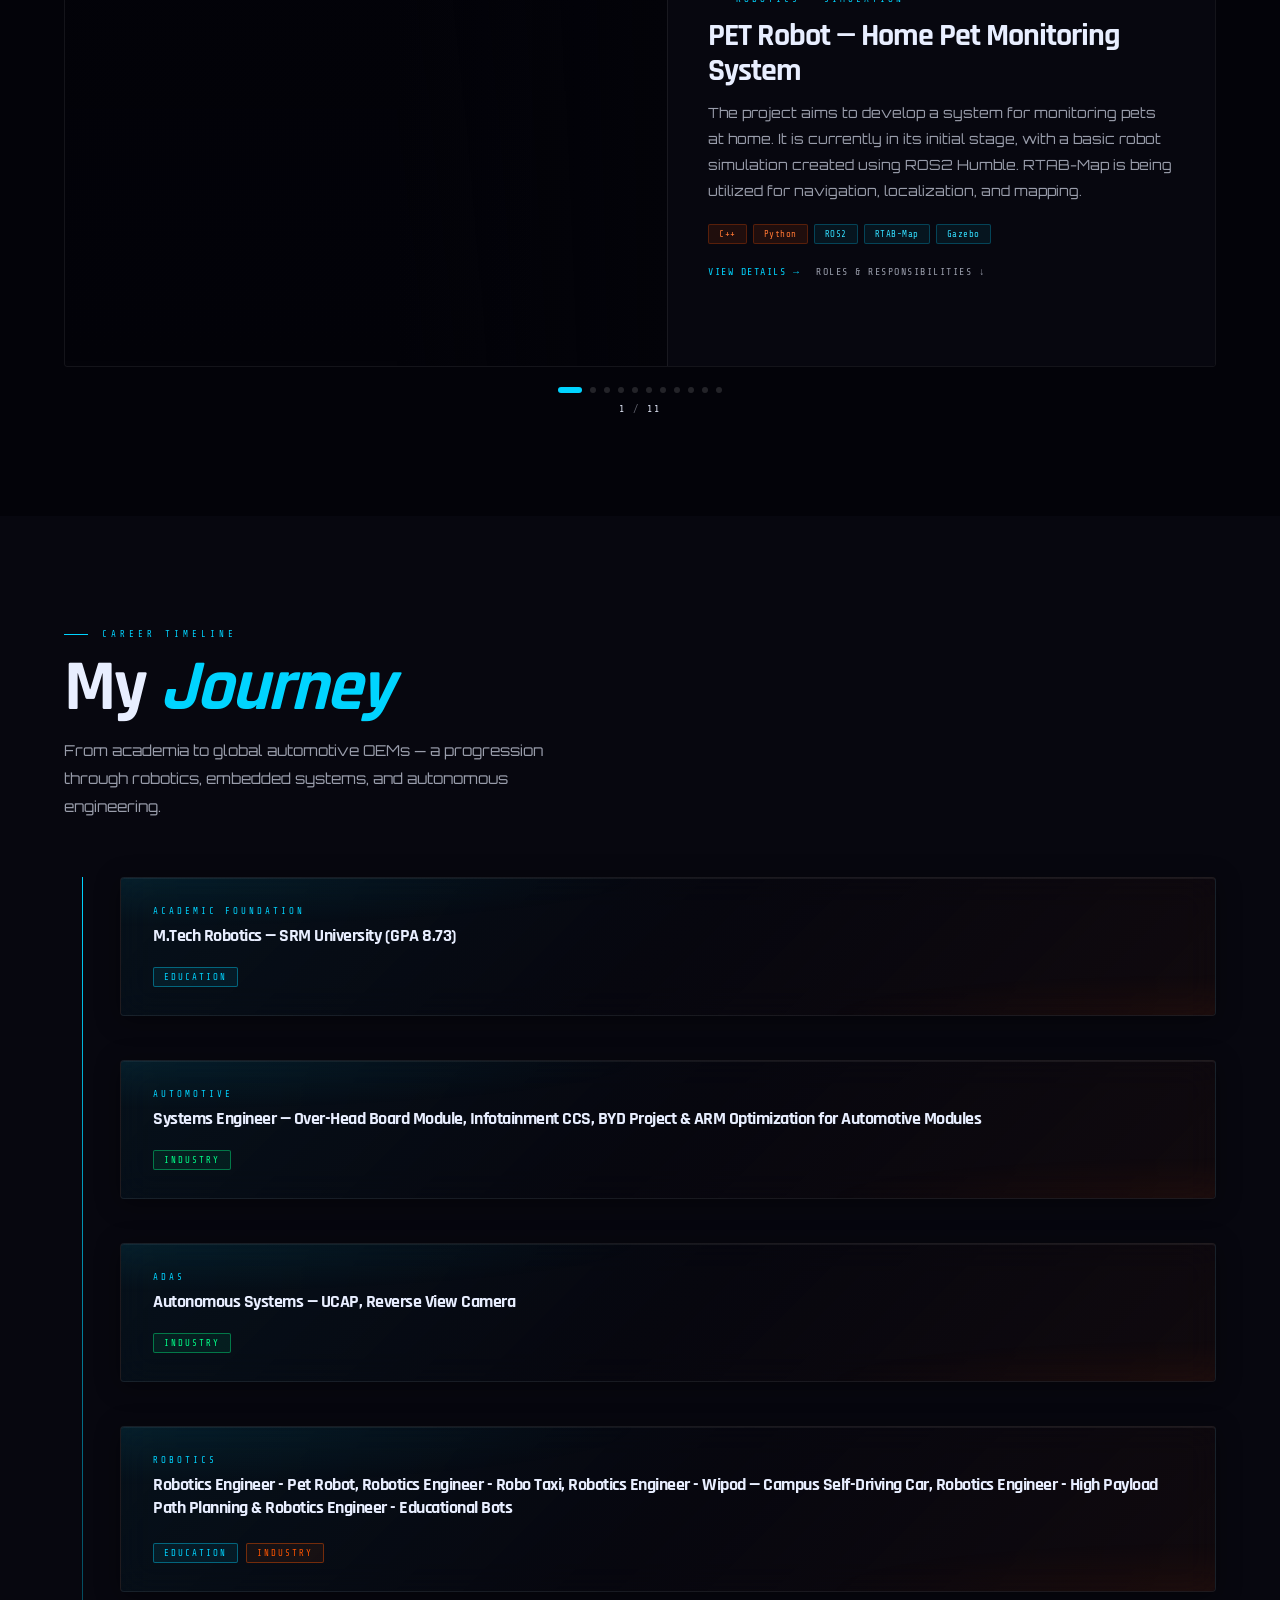
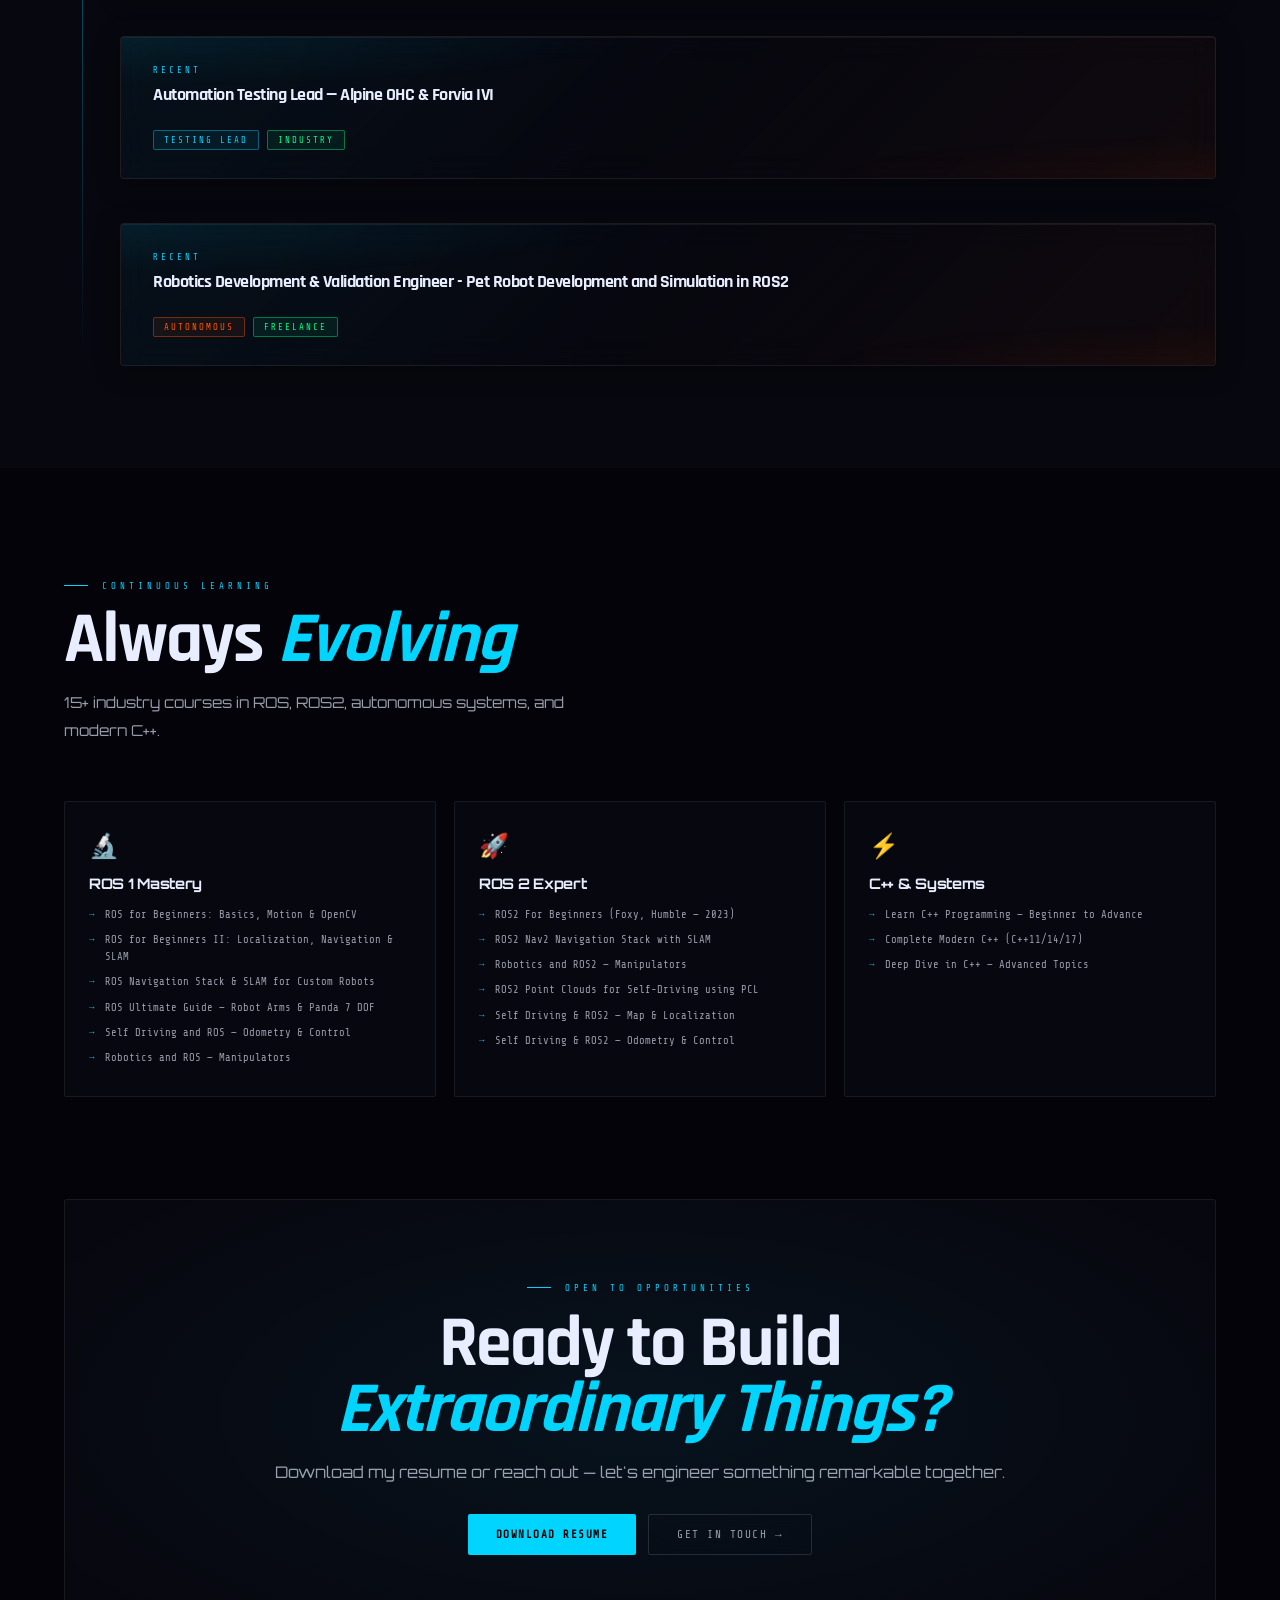
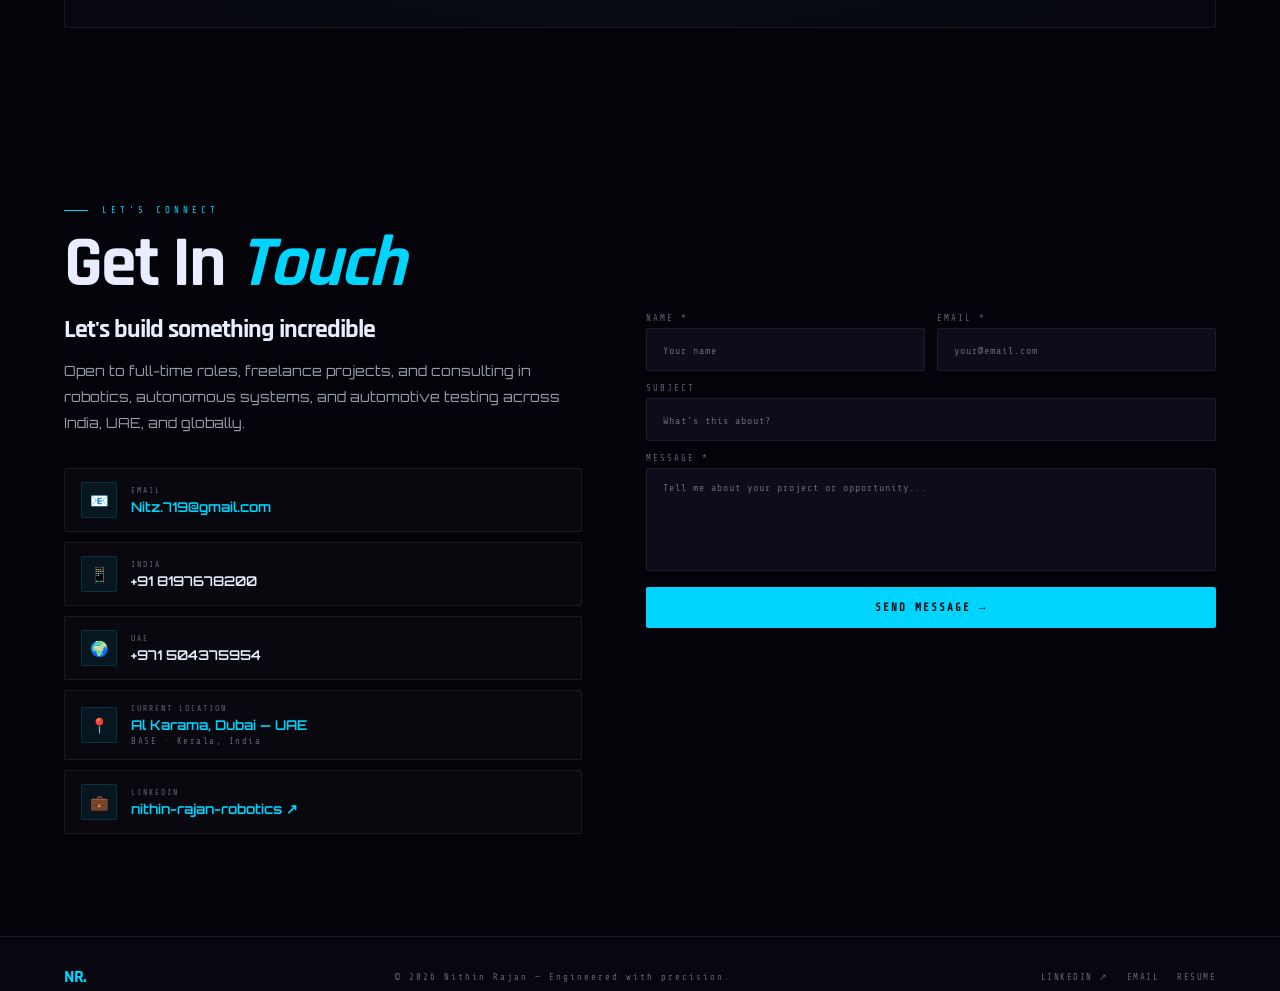
==== commit 29e2122c: "Enhance modal image with sharpening filter Added a sharpening filter to modal images and updated CSS" ====
--- a/index.html
+++ b/index.html
@@ -355,11 +355,12 @@
 .modal-close:hover{border-color:var(--cy);color:var(--cy)}
 .modal-cat{font-family:'Share Tech Mono',monospace;font-size:9px;letter-spacing:3px;color:var(--cy);text-transform:uppercase;margin-bottom:10px}
 .modal-title{font-family:'Fraunces',serif;font-weight:800;font-size:clamp(20px,3vw,28px);letter-spacing:-1px;margin-bottom:16px}
-.modal-img{width:100%;height:auto;max-height:420px;object-fit:contain;object-position:center;border-radius:2px;border:1px solid var(--bd);margin-bottom:20px;background:rgba(0,0,0,0.3)}
+.modal-img{width:100%;height:auto;max-height:420px;object-fit:contain;object-position:center;border-radius:2px;border:1px solid var(--bd);margin-bottom:20px;background:rgba(0,0,0,0.3);image-rendering:crisp-edges;image-rendering:-webkit-optimize-contrast;filter:url(#sharpen) contrast(1.08) saturate(1.1);-webkit-backface-visibility:hidden;backface-visibility:hidden;transform:translateZ(0);will-change:transform}
 .modal-desc{font-size:clamp(12px,1.5vw,14px);color:var(--muted2);line-height:1.9;margin-bottom:18px}
 .modal-tags{display:flex;flex-wrap:wrap;gap:6px}
 
-/* ═══ FOOTER ═══ */
+/* ═══ MODAL IMAGE SHARPENING FILTER ═══ */
+.modal-img-filter{position:absolute;width:0;height:0;overflow:hidden}
 footer{border-top:1px solid var(--bd);background:var(--bg2);padding:clamp(16px,3vw,28px) var(--pad);display:flex;justify-content:space-between;align-items:center;flex-wrap:wrap;gap:14px}
 .footer-brand{font-family:'Rajdhani',serif;font-weight:900;font-size:18px;letter-spacing:-1px;color:var(--cy)}
 .footer-copy{font-family:'Share Tech Mono',monospace;font-size:9px;letter-spacing:2px;color:var(--muted)}
@@ -385,6 +386,19 @@
 
 <!-- SCROLL TOP -->
 <button id="scrollTop" aria-label="Back to top" title="Back to top">↑</button>
+
+<!-- MODAL IMAGE SHARPENING FILTER -->
+<svg class="modal-img-filter" aria-hidden="true">
+  <defs>
+    <filter id="sharpen" x="0" y="0" width="100%" height="100%" color-interpolation-filters="linearRGB">
+      <feConvolveMatrix order="3" kernelUnitLength="1"
+        kernel="-0.1 -0.1 -0.1
+                -0.1  1.9 -0.1
+                -0.1 -0.1 -0.1"
+        preserveAlpha="true"/>
+    </filter>
+  </defs>
+</svg>
 
 <!-- MODAL -->
 <div class="modal-overlay" id="modalOverlay" role="dialog" aria-modal="true" aria-labelledby="modalTitle">
